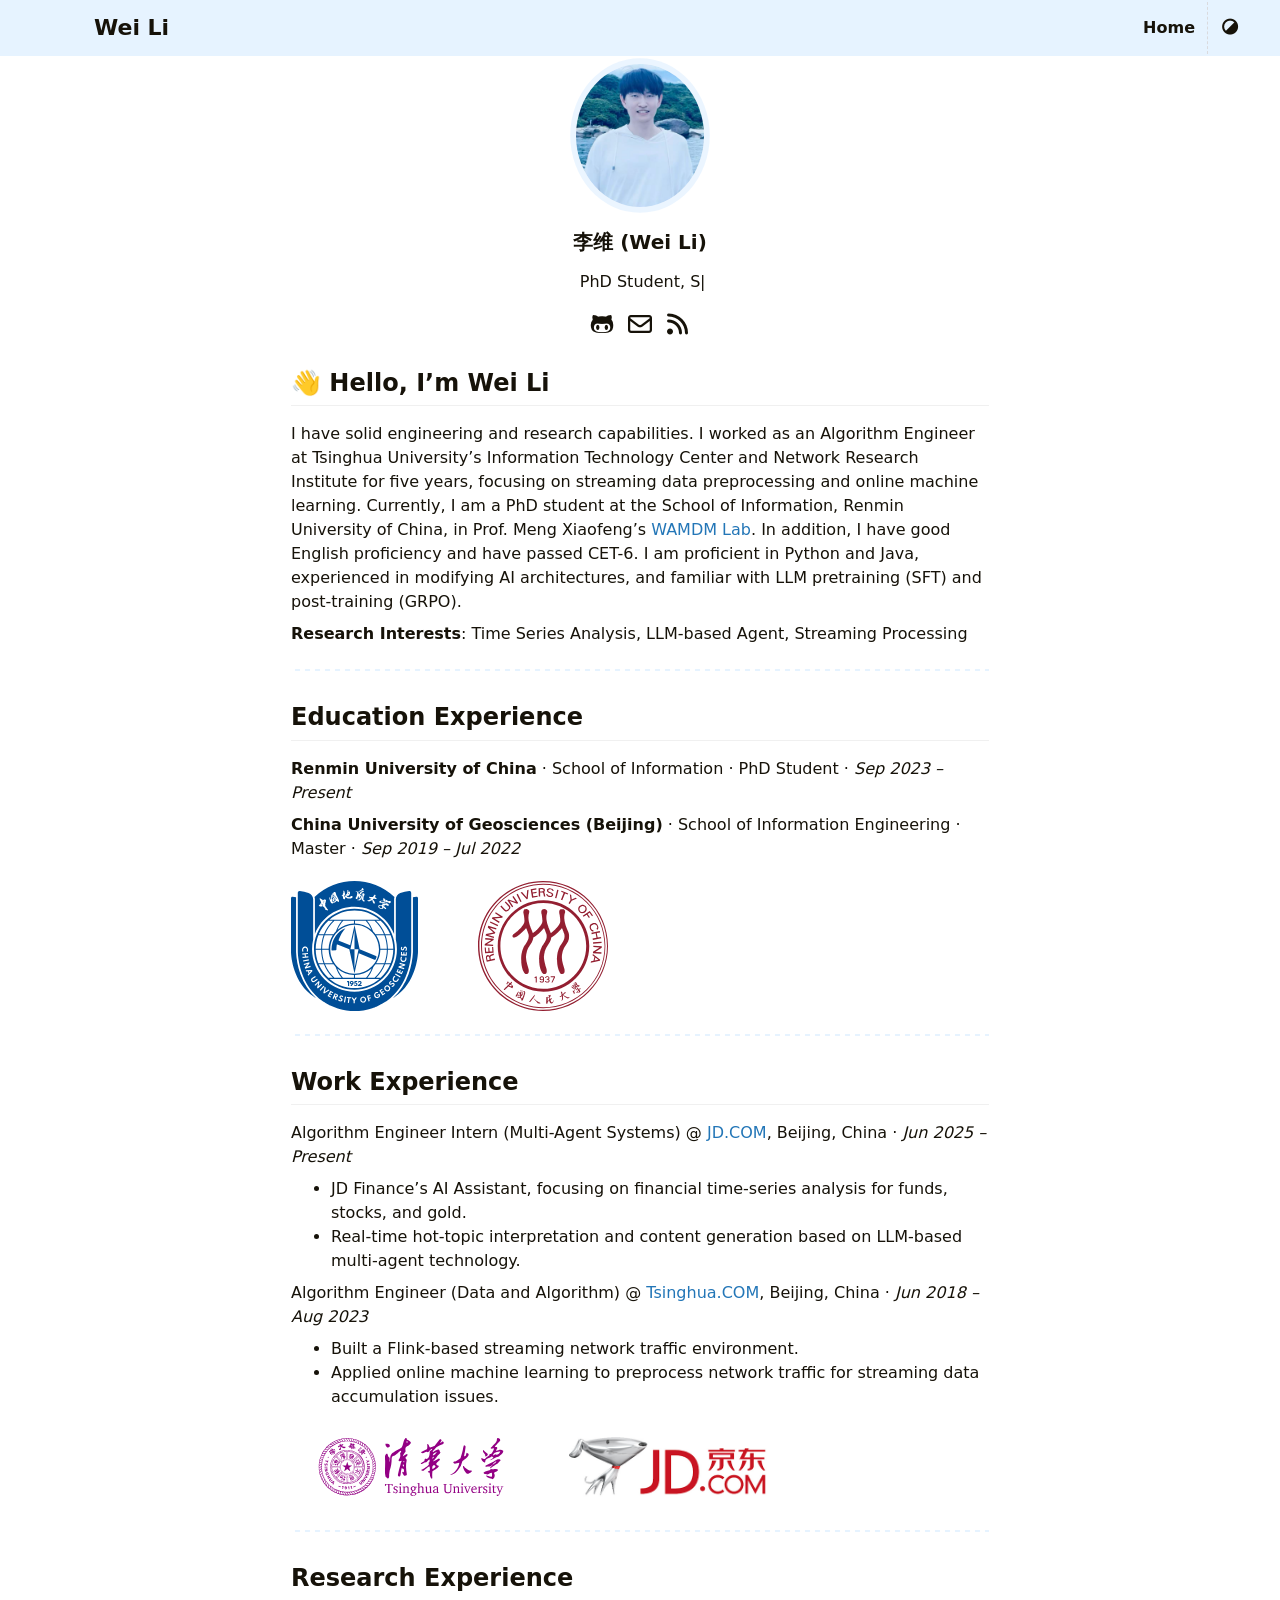
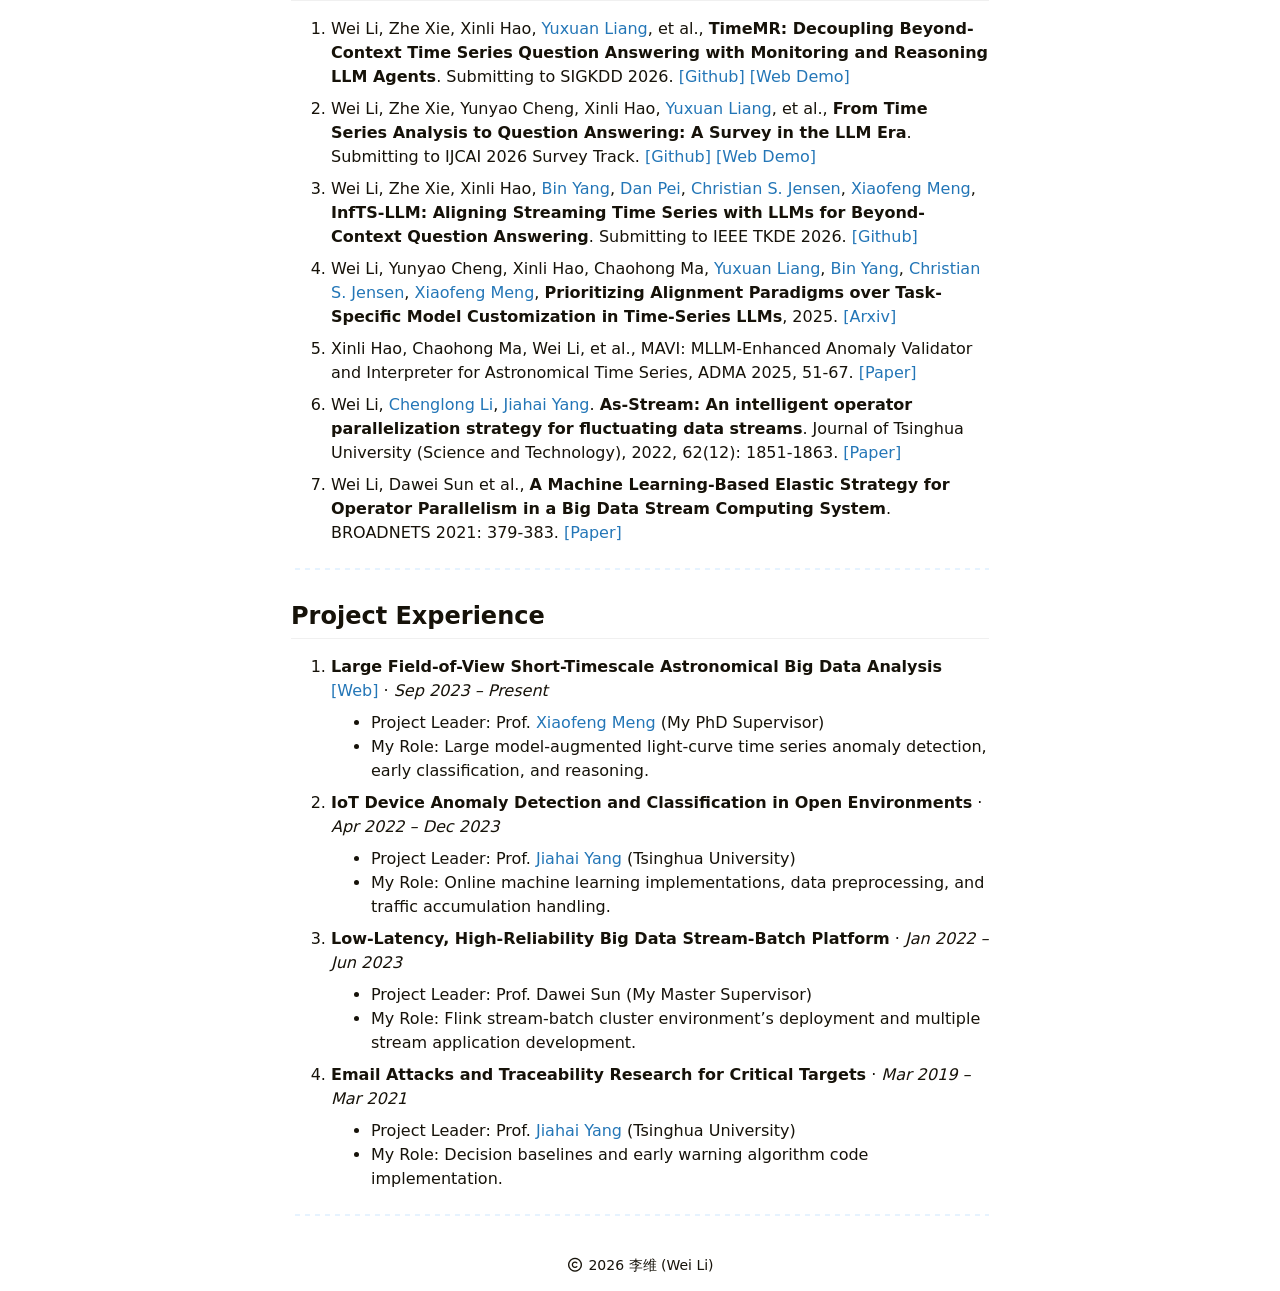
==== index.html @ 3c05aebb "Update 2026.3" ====
<!DOCTYPE html>
<html itemscope itemtype="http://schema.org/WebPage" lang="en">
  <head>
	<meta name="generator" content="Hugo 0.157.0"><script src="/livereload.js?mindelay=10&amp;v=2&amp;port=1313&amp;path=livereload" data-no-instant defer></script>
    <meta charset="utf-8">
    <meta name="viewport" content="width=device-width, initial-scale=1, maximum-scale=2">
    <meta name="robots" content="noodp" />
    <title>Wei Li | PhD Student</title><meta name="author" content="李维 (Wei Li)">
<meta name="description" content="">
  <meta itemprop="name" content="Wei Li | PhD Student">
  <meta itemprop="description" content="👋 Hello, I’m Wei Li I have solid engineering and research capabilities. I worked as an Algorithm Engineer at Tsinghua University’s Information Technology Center and Network Research Institute for five years, focusing on streaming data preprocessing and online machine learning. Currently, I am a PhD student at the School of Information, Renmin University of China, in Prof. Meng Xiaofeng’s WAMDM Lab. In addition, I have good English proficiency and have passed CET-6. I am proficient in Python and Java, experienced in modifying AI architectures, and familiar with LLM pretraining (SFT) and post-training (GRPO).">
  <meta itemprop="wordCount" content="548"><meta property="og:url" content="http://localhost:1313/">
  <meta property="og:site_name" content="Wei Li | PhD Student">
  <meta property="og:title" content="Wei Li | PhD Student">
  <meta property="og:description" content="👋 Hello, I’m Wei Li I have solid engineering and research capabilities. I worked as an Algorithm Engineer at Tsinghua University’s Information Technology Center and Network Research Institute for five years, focusing on streaming data preprocessing and online machine learning. Currently, I am a PhD student at the School of Information, Renmin University of China, in Prof. Meng Xiaofeng’s WAMDM Lab. In addition, I have good English proficiency and have passed CET-6. I am proficient in Python and Java, experienced in modifying AI architectures, and familiar with LLM pretraining (SFT) and post-training (GRPO).">
  <meta property="og:locale" content="en">
  <meta property="og:type" content="website">

  <meta name="twitter:card" content="summary">
  <meta name="twitter:title" content="Wei Li | PhD Student">
  <meta name="twitter:description" content="👋 Hello, I’m Wei Li I have solid engineering and research capabilities. I worked as an Algorithm Engineer at Tsinghua University’s Information Technology Center and Network Research Institute for five years, focusing on streaming data preprocessing and online machine learning. Currently, I am a PhD student at the School of Information, Renmin University of China, in Prof. Meng Xiaofeng’s WAMDM Lab. In addition, I have good English proficiency and have passed CET-6. I am proficient in Python and Java, experienced in modifying AI architectures, and familiar with LLM pretraining (SFT) and post-training (GRPO).">
<meta name="application-name" content="FixIt">
<meta name="apple-mobile-web-app-title" content="FixIt"><meta name="theme-color" data-light="#f8f8f8" data-dark="#252627" content="#f8f8f8"><meta name="msapplication-TileColor" content="#da532c"><link rel="icon" href="/fixit.svg"><link rel="apple-touch-icon" sizes="180x180" href="/apple-touch-icon.png"><link rel="mask-icon" href="/safari-pinned-tab.svg" color="#007bff"><link rel="canonical" type="text/html" href="http://localhost:1313/" title="Wei Li | PhD Student" /><link rel="alternate" type="application/rss+xml" href="http://localhost:1313/index.xml" title="Wei Li | PhD Student"><link rel="stylesheet" href="/css/config.min.css"><link rel="stylesheet" href="/css/style.min.css"><link rel="preload" href="/lib/fontawesome-free/all.min.css" as="style" onload="this.removeAttribute('onload');this.rel='stylesheet'">
    <noscript><link rel="stylesheet" href="/lib/fontawesome-free/all.min.css"></noscript><link rel="preload" href="/lib/animate/animate.min.css" as="style" onload="this.removeAttribute('onload');this.rel='stylesheet'">
    <noscript><link rel="stylesheet" href="/lib/animate/animate.min.css"></noscript><script type="application/ld+json">
  {
    "@context": "http://schema.org",
    "@type": "WebSite",
    "url": "http:\/\/localhost:1313\/","inLanguage": "en","author": {
        "@type": "Person",
        "name": "李维 (Wei Li)"
      },"name": "Wei Li | PhD Student"
  }
  </script><script src="/js/head/color-scheme.min.js"></script></head>
  <body data-instant-intensity="viewport" data-header-desktop="sticky" data-header-mobile="auto"><div class="wrapper" data-page-style="normal"><header class="desktop animate__faster" id="header-desktop">
  <div class="header-wrapper">
    <div class="header-title">
      <a href="/" title="Wei Li | PhD Student"><span class="header-title-text">Wei Li</span></a><span class="header-subtitle"></span></div>
    <nav>
      <ul class="menu"><li class="menu-item active">
              <a class="menu-link" href="/">Home</a></li><li class="menu-item delimiter"></li><li class="menu-item theme-switch" role="button" aria-label="Switch Theme" title="Switch Theme"><i class="fa-solid fa-adjust" aria-hidden="true"></i></li></ul>
    </nav>
  </div>
</header><header class="mobile animate__faster" id="header-mobile">
  <div class="header-container">
    <div class="header-wrapper">
      <div class="header-title">
        <a href="/" title="Wei Li | PhD Student"><span class="header-title-text">Wei Li</span></a><span class="header-subtitle"></span></div>
      <div class="theme-switch" role="button" aria-label="Switch Theme"><i class="fa-solid fa-adjust" aria-hidden="true"></i></div>
      <div class="menu-toggle" id="menu-toggle-mobile" role="button" aria-labelledby="menu-mobile">
        <span></span><span></span><span></span>
      </div>
    </div>
    <nav>
      <ul class="menu" id="menu-mobile"><li class="menu-item active"><a class="menu-link" href="/">Home</a></li><li class="menu-item menu-system"></li>
      </ul>
    </nav>
  </div>
</header><main class="fi-container"><div class="page home"><div class="home-profile"><div class="home-avatar"><a href="/" title="Home"><img src='/update/me.jpg' alt="Home avatar" height="96" width="96"></a></div><h1 class="home-title">李维 (Wei Li)</h1><p class="home-subtitle"><span class="d-none">PhD Student, School of Information, Renmin University of China&lt;br&gt;Tel: &#43;86 15600085985   |   Email: leeway@ruc.edu.cn</span><span class="typeit"><template>PhD Student, School of Information, Renmin University of China<br>Tel: +86 15600085985   |   Email: leeway@ruc.edu.cn</template></span></p><div class="links"><a href="https://github.com/Leeway-95" title="GitHub" target="_blank" rel="external nofollow noopener noreferrer me"><i class="fa-brands fa-github-alt" aria-hidden="true"></i>
    </a><a href="mailto:*****************" title="Email" target="_blank" rel="external nofollow noopener noreferrer me"><i class="fa-regular fa-envelope" aria-hidden="true"></i>
    </a><a href="/index.xml" title="RSS" target="_blank" rel="external nofollow noopener noreferrer me"><i class="fa-solid fa-rss" aria-hidden="true"></i>
    </a></div></div>
<div class="single">
          <div class="content" id="content"><h2 class="heading-element" id="-hello-im-wei-li"><span>👋 Hello, I&rsquo;m Wei Li</span>
  <a href="#-hello-im-wei-li" class="heading-mark">
    <svg class="octicon octicon-link" viewBox="0 0 16 16" version="1.1" width="16" height="16" aria-hidden="true"><path d="m7.775 3.275 1.25-1.25a3.5 3.5 0 1 1 4.95 4.95l-2.5 2.5a3.5 3.5 0 0 1-4.95 0 .751.751 0 0 1 .018-1.042.751.751 0 0 1 1.042-.018 1.998 1.998 0 0 0 2.83 0l2.5-2.5a2.002 2.002 0 0 0-2.83-2.83l-1.25 1.25a.751.751 0 0 1-1.042-.018.751.751 0 0 1-.018-1.042Zm-4.69 9.64a1.998 1.998 0 0 0 2.83 0l1.25-1.25a.751.751 0 0 1 1.042.018.751.751 0 0 1 .018 1.042l-1.25 1.25a3.5 3.5 0 1 1-4.95-4.95l2.5-2.5a3.5 3.5 0 0 1 4.95 0 .751.751 0 0 1-.018 1.042.751.751 0 0 1-1.042.018 1.998 1.998 0 0 0-2.83 0l-2.5 2.5a1.998 1.998 0 0 0 0 2.83Z"></path></svg>
  </a>
</h2><p>I have solid engineering and research capabilities. I worked as an Algorithm Engineer at Tsinghua University&rsquo;s Information Technology Center and Network Research Institute for five years, focusing on streaming data preprocessing and online machine learning. Currently, I am a PhD student at the School of Information, Renmin University of China, in Prof. Meng Xiaofeng&rsquo;s <a href="http://idke.ruc.edu.cn/" target="_blank" rel="external nofollow noopener noreferrer">WAMDM Lab</a>. In addition, I have good English proficiency and have passed CET-6. I am proficient in Python and Java, experienced in modifying AI architectures, and familiar with LLM pretraining (SFT) and post-training (GRPO).</p>
<p><strong>Research Interests</strong>: Time Series Analysis, LLM-based Agent, Streaming Processing</p>
<hr>
<h2 class="heading-element" id="education-experience"><span>Education Experience</span>
  <a href="#education-experience" class="heading-mark">
    <svg class="octicon octicon-link" viewBox="0 0 16 16" version="1.1" width="16" height="16" aria-hidden="true"><path d="m7.775 3.275 1.25-1.25a3.5 3.5 0 1 1 4.95 4.95l-2.5 2.5a3.5 3.5 0 0 1-4.95 0 .751.751 0 0 1 .018-1.042.751.751 0 0 1 1.042-.018 1.998 1.998 0 0 0 2.83 0l2.5-2.5a2.002 2.002 0 0 0-2.83-2.83l-1.25 1.25a.751.751 0 0 1-1.042-.018.751.751 0 0 1-.018-1.042Zm-4.69 9.64a1.998 1.998 0 0 0 2.83 0l1.25-1.25a.751.751 0 0 1 1.042.018.751.751 0 0 1 .018 1.042l-1.25 1.25a3.5 3.5 0 1 1-4.95-4.95l2.5-2.5a3.5 3.5 0 0 1 4.95 0 .751.751 0 0 1-.018 1.042.751.751 0 0 1-1.042.018 1.998 1.998 0 0 0-2.83 0l-2.5 2.5a1.998 1.998 0 0 0 0 2.83Z"></path></svg>
  </a>
</h2><p><strong>Renmin University of China</strong> · School of Information · PhD Student · <em>Sep 2023 – Present</em></p>
<p><strong>China University of Geosciences (Beijing)</strong> · School of Information Engineering · Master · <em>Sep 2019 – Jul 2022</em></p>
<div style="display: flex; gap: 20px; margin-top: 20px;">
  <img src="/CUGB.svg" alt="CUGB" style="height: 130px;">
  <img src="/RUC.svg" alt="RUC" style="height: 130px; margin-left: 40px;">
</div>
<hr>
<h2 class="heading-element" id="work-experience"><span>Work Experience</span>
  <a href="#work-experience" class="heading-mark">
    <svg class="octicon octicon-link" viewBox="0 0 16 16" version="1.1" width="16" height="16" aria-hidden="true"><path d="m7.775 3.275 1.25-1.25a3.5 3.5 0 1 1 4.95 4.95l-2.5 2.5a3.5 3.5 0 0 1-4.95 0 .751.751 0 0 1 .018-1.042.751.751 0 0 1 1.042-.018 1.998 1.998 0 0 0 2.83 0l2.5-2.5a2.002 2.002 0 0 0-2.83-2.83l-1.25 1.25a.751.751 0 0 1-1.042-.018.751.751 0 0 1-.018-1.042Zm-4.69 9.64a1.998 1.998 0 0 0 2.83 0l1.25-1.25a.751.751 0 0 1 1.042.018.751.751 0 0 1 .018 1.042l-1.25 1.25a3.5 3.5 0 1 1-4.95-4.95l2.5-2.5a3.5 3.5 0 0 1 4.95 0 .751.751 0 0 1-.018 1.042.751.751 0 0 1-1.042.018 1.998 1.998 0 0 0-2.83 0l-2.5 2.5a1.998 1.998 0 0 0 0 2.83Z"></path></svg>
  </a>
</h2><p>Algorithm Engineer Intern (Multi-Agent Systems) @ <a href="https://jr.jd.com/" target="_blank" rel="external nofollow noopener noreferrer">JD.COM</a>, Beijing, China · <em>Jun 2025 – Present</em></p>
<ul>
<li>JD Finance&rsquo;s AI Assistant, focusing on financial time-series analysis for funds, stocks, and gold.</li>
<li>Real-time hot-topic interpretation and content generation based on LLM-based multi-agent technology.</li>
</ul>
<p>Algorithm Engineer (Data and Algorithm) @ <a href="https://www.insc.tsinghua.edu.cn/" target="_blank" rel="external nofollow noopener noreferrer">Tsinghua.COM</a>, Beijing, China · <em>Jun 2018 – Aug 2023</em></p>
<ul>
<li>Built a Flink-based streaming network traffic environment.</li>
<li>Applied online machine learning to preprocess network traffic for streaming data accumulation issues.</li>
</ul>
<div style="display: flex; gap: 20px; margin-top: -30px; margin-bottom: -40px;">
  <img src="/THU.svg" alt="THU" style="height: 160px;">
  <img src="/JD.png" alt="JD" style="height: 100px; margin-top: 30px;">
</div>
<hr>
<h2 class="heading-element" id="research-experience"><span>Research Experience</span>
  <a href="#research-experience" class="heading-mark">
    <svg class="octicon octicon-link" viewBox="0 0 16 16" version="1.1" width="16" height="16" aria-hidden="true"><path d="m7.775 3.275 1.25-1.25a3.5 3.5 0 1 1 4.95 4.95l-2.5 2.5a3.5 3.5 0 0 1-4.95 0 .751.751 0 0 1 .018-1.042.751.751 0 0 1 1.042-.018 1.998 1.998 0 0 0 2.83 0l2.5-2.5a2.002 2.002 0 0 0-2.83-2.83l-1.25 1.25a.751.751 0 0 1-1.042-.018.751.751 0 0 1-.018-1.042Zm-4.69 9.64a1.998 1.998 0 0 0 2.83 0l1.25-1.25a.751.751 0 0 1 1.042.018.751.751 0 0 1 .018 1.042l-1.25 1.25a3.5 3.5 0 1 1-4.95-4.95l2.5-2.5a3.5 3.5 0 0 1 4.95 0 .751.751 0 0 1-.018 1.042.751.751 0 0 1-1.042.018 1.998 1.998 0 0 0-2.83 0l-2.5 2.5a1.998 1.998 0 0 0 0 2.83Z"></path></svg>
  </a>
</h2><ol>
<li>
<p>Wei Li, Zhe Xie, Xinli Hao, <a href="https://facultyprofiles.hkust-gz.edu.cn/faculty-personal-page/LIANG-Yuxuan/yuxuanliang" target="_blank" rel="external nofollow noopener noreferrer">Yuxuan Liang</a>, et al., <strong>TimeMR: Decoupling Beyond-Context Time Series Question Answering with Monitoring and Reasoning LLM Agents</strong>. Submitting to SIGKDD 2026. <a href="https://github.com/Leeway-95/TimeMR" target="_blank" rel="external nofollow noopener noreferrer">[Github]</a> <a href="http://202.112.113.249:8889/paper/" target="_blank" rel="external nofollow noopener noreferrer">[Web Demo]</a></p>
</li>
<li>
<p>Wei Li, Zhe Xie, Yunyao Cheng, Xinli Hao, <a href="https://facultyprofiles.hkust-gz.edu.cn/faculty-personal-page/LIANG-Yuxuan/yuxuanliang" target="_blank" rel="external nofollow noopener noreferrer">Yuxuan Liang</a>, et al., <strong>From Time Series Analysis to Question Answering: A Survey in the LLM Era</strong>. Submitting to IJCAI 2026 Survey Track. <a href="https://github.com/Leeway-95/TSA-TSQA-with-LLMs" target="_blank" rel="external nofollow noopener noreferrer">[Github]</a> <a href="http://202.112.113.249:8889/paper/view/example.pdf" target="_blank" rel="external nofollow noopener noreferrer">[Web Demo]</a></p>
</li>
<li>
<p>Wei Li, Zhe Xie, Xinli Hao, <a href="https://binyangdk.github.io/" target="_blank" rel="external nofollow noopener noreferrer">Bin Yang</a>, <a href="https://netman.aiops.org/~peidan/" target="_blank" rel="external nofollow noopener noreferrer">Dan Pei</a>, <a href="https://csj.cs.aau.dk/" target="_blank" rel="external nofollow noopener noreferrer">Christian S. Jensen</a>, <a href="http://idke.ruc.edu.cn/ry/js/index.htm" target="_blank" rel="external nofollow noopener noreferrer">Xiaofeng Meng</a>, <strong>InfTS-LLM: Aligning Streaming Time Series with LLMs for Beyond-Context Question Answering</strong>. Submitting to IEEE TKDE 2026. <a href="https://github.com/Leeway-95/InfTS-LLM" target="_blank" rel="external nofollow noopener noreferrer">[Github]</a></p>
</li>
<li>
<p>Wei Li, Yunyao Cheng, Xinli Hao, Chaohong Ma, <a href="https://facultyprofiles.hkust-gz.edu.cn/faculty-personal-page/LIANG-Yuxuan/yuxuanliang" target="_blank" rel="external nofollow noopener noreferrer">Yuxuan Liang</a>, <a href="https://binyangdk.github.io/" target="_blank" rel="external nofollow noopener noreferrer">Bin Yang</a>, <a href="https://csj.cs.aau.dk/" target="_blank" rel="external nofollow noopener noreferrer">Christian S. Jensen</a>, <a href="http://idke.ruc.edu.cn/ry/js/index.htm" target="_blank" rel="external nofollow noopener noreferrer">Xiaofeng Meng</a>, <strong>Prioritizing Alignment Paradigms over Task-Specific Model Customization in Time-Series LLMs</strong>, 2025. <a href="https://arxiv.org/abs/2506.11512" target="_blank" rel="external nofollow noopener noreferrer">[Arxiv]</a></p>
</li>
<li>
<p>Xinli Hao, Chaohong Ma, Wei Li, et al., MAVI: MLLM-Enhanced Anomaly Validator and Interpreter for Astronomical Time Series, ADMA 2025, 51-67. <a href="https://link.springer.com/chapter/10.1007/978-981-95-3453-1_4" target="_blank" rel="external nofollow noopener noreferrer">[Paper]</a></p>
</li>
<li>
<p>Wei Li, <a href="https://www.insc.tsinghua.edu.cn/inscen/info/1255/1064.htm" target="_blank" rel="external nofollow noopener noreferrer">Chenglong Li</a>, <a href="https://nmgroup.tsinghua.edu.cn/dryang/" target="_blank" rel="external nofollow noopener noreferrer">Jiahai Yang</a>. <strong>As-Stream: An intelligent operator parallelization strategy for fluctuating data streams</strong>. Journal of Tsinghua University (Science and Technology), 2022, 62(12): 1851-1863. <a href="https://jst.tsinghuajournals.com/CN/10.16511/j.cnki.qhdxxb.2022.21.024#1" target="_blank" rel="external nofollow noopener noreferrer">[Paper]</a></p>
</li>
<li>
<p>Wei Li, Dawei Sun et al., <strong>A Machine Learning-Based Elastic Strategy for Operator Parallelism in a Big Data Stream Computing System</strong>. BROADNETS 2021: 379-383. <a href="https://link.springer.com/chapter/10.1007/978-3-030-93479-8_1" target="_blank" rel="external nofollow noopener noreferrer">[Paper]</a></p>
</li>
</ol>
<hr>
<h2 class="heading-element" id="project-experience"><span>Project Experience</span>
  <a href="#project-experience" class="heading-mark">
    <svg class="octicon octicon-link" viewBox="0 0 16 16" version="1.1" width="16" height="16" aria-hidden="true"><path d="m7.775 3.275 1.25-1.25a3.5 3.5 0 1 1 4.95 4.95l-2.5 2.5a3.5 3.5 0 0 1-4.95 0 .751.751 0 0 1 .018-1.042.751.751 0 0 1 1.042-.018 1.998 1.998 0 0 0 2.83 0l2.5-2.5a2.002 2.002 0 0 0-2.83-2.83l-1.25 1.25a.751.751 0 0 1-1.042-.018.751.751 0 0 1-.018-1.042Zm-4.69 9.64a1.998 1.998 0 0 0 2.83 0l1.25-1.25a.751.751 0 0 1 1.042.018.751.751 0 0 1 .018 1.042l-1.25 1.25a3.5 3.5 0 1 1-4.95-4.95l2.5-2.5a3.5 3.5 0 0 1 4.95 0 .751.751 0 0 1-.018 1.042.751.751 0 0 1-1.042.018 1.998 1.998 0 0 0-2.83 0l-2.5 2.5a1.998 1.998 0 0 0 0 2.83Z"></path></svg>
  </a>
</h2><ol>
<li>
<p><strong>Large Field-of-View Short-Timescale Astronomical Big Data Analysis</strong> <a href="http://idke.ruc.edu.cn/yjxm/dsjfx/3f9aca0c9ca549eea7ec327881d34035.htm" target="_blank" rel="external nofollow noopener noreferrer">[Web]</a> · <em>Sep 2023 – Present</em></p>
<ul>
<li>Project Leader: Prof. <a href="http://idke.ruc.edu.cn/ry/js/index.htm" target="_blank" rel="external nofollow noopener noreferrer">Xiaofeng Meng</a> (My PhD Supervisor)</li>
<li>My Role: Large model-augmented light-curve time series anomaly detection, early classification, and reasoning.</li>
</ul>
</li>
<li>
<p><strong>IoT Device Anomaly Detection and Classification in Open Environments</strong> · <em>Apr 2022 – Dec 2023</em></p>
<ul>
<li>Project Leader: Prof. <a href="https://nmgroup.tsinghua.edu.cn/dryang/" target="_blank" rel="external nofollow noopener noreferrer">Jiahai Yang</a> (Tsinghua University)</li>
<li>My Role: Online machine learning implementations, data preprocessing, and traffic accumulation handling.</li>
</ul>
</li>
<li>
<p><strong>Low-Latency, High-Reliability Big Data Stream-Batch Platform</strong> · <em>Jan 2022 – Jun 2023</em></p>
<ul>
<li>Project Leader: Prof. Dawei Sun (My Master Supervisor)</li>
<li>My Role: Flink stream-batch cluster environment&rsquo;s deployment and multiple stream application development.</li>
</ul>
</li>
<li>
<p><strong>Email Attacks and Traceability Research for Critical Targets</strong> · <em>Mar 2019 – Mar 2021</em></p>
<ul>
<li>Project Leader: Prof. <a href="https://nmgroup.tsinghua.edu.cn/dryang/" target="_blank" rel="external nofollow noopener noreferrer">Jiahai Yang</a> (Tsinghua University)</li>
<li>My Role: Decision baselines and early warning algorithm code implementation.</li>
</ul>
</li>
</ol>
<hr>
</div>
        </div></div></main><footer class="footer">
    <div class="footer-container"><div class="footer-line copyright" itemscope itemtype="http://schema.org/CreativeWork"><i class="fa-regular fa-copyright" aria-hidden="true"></i>
            <span itemprop="copyrightYear">2026</span><span class="author" itemprop="copyrightHolder">
              <a href="/">李维 (Wei Li)</a></span></div></div>
  </footer></div><div class="widgets"><div class="fixed-buttons"><div class="fixed-button back-to-top animate__faster d-none" role="button" aria-label="Back to Top"><i class="fa-solid fa-arrow-up" aria-hidden="true"></i></div></div><div id="mask"></div><noscript>
    <div class="noscript-warning">This website works best with JavaScript enabled.</div>
  </noscript>
</div><script src="/lib/typeit/index.umd.js" defer></script><script>window.config={"typeit":{"cursorChar":"|","cursorSpeed":1000,"duration":-1,"loop":false,"speed":100},"version":"v0.4.3-20260130042349-e23a50d7"};console.log('Page config:', window.config);</script><script src="/js/theme.min.js" defer></script></body>
</html>
---- css/config.min.css ----
:root{--fi-base:"/";--fi-logo-img:url("/images/fixit.min.svg");--fi-loading-img:url("/images/loading.min.svg")}

/*# sourceMappingURL=config.min.css.map */
---- css/style.min.css ----
﻿:root{interpolate-size:allow-keywords;--fi-global-background-color:#fff;--fi-global-font-color:#161209;--fi-global-font-secondary-color:#b1b1ba;--fi-global-border-color:#f0f0f0;--fi-global-link-color:#161209;--fi-global-link-hover-color:#2983bb;--fi-scroll-mt:calc(3.5rem + .5rem);--fi-breadcrumb-height:0px;--fi-hr-background-color:#e6f3ff;--fi-hr-active-color:#ec638c;--fi-divider-edge-weak:linear-gradient(to right, transparent, var(--fi-divider-bg, #d0d0d5), transparent);--fi-scrollbar-thumb-color:#a6a6a6;--fi-scrollbar-thumb-hover-color:#7d7d7d;--fi-scrollbar-track-color:transparent;--fi-scrollbar-width:thin;--fi-scrollbar-width-legacy:12px;--fi-code-inline-background-color:rgba(175,184,193,0.2);--fi-code-block-background-color:#f4f6f8;--fi-code-header-color:#7d7d7d;--fi-code-header-background-color:#e4e9ee;--fi-code-highlight-color:#fff8c5;--fi-gist-meta-background-color:#e4e9ee;--fi-primary:#1772ee;--fi-secondary:#919191;--fi-success:#13ce66;--fi-info:#0dcaf0;--fi-warning:#ffba00;--fi-danger:#ff4949}[data-theme=dark]{--fi-global-background-color:#292a2e;--fi-global-font-color:#b1b1ba;--fi-global-font-secondary-color:#909092;--fi-global-border-color:#363636;--fi-global-link-color:#b1b1ba;--fi-global-link-hover-color:#fff;--fi-hr-background-color:#434343;--fi-hr-active-color:#f5f5f5;--fi-code-inline-background-color:rgba(99,110,123,0.4);--fi-code-block-background-color:#2d333b;--fi-code-header-color:#b1b0b0;--fi-code-header-background-color:#22262d;--fi-code-highlight-color:rgba(174,124,20,0.15);--fi-gist-meta-background-color:#22262d;--fi-primary:#1066db;--fi-secondary:#848484;--fi-success:#11b75a;--fi-info:#0cb6d8;--fi-warning:#e6a700;--fi-danger:#ff3030}/*! normalize.css v8.0.1 | MIT License | github.com/necolas/normalize.css */html{line-height:1.15;-webkit-text-size-adjust:100%}body{margin:0}main{display:block}h1{font-size:2em;margin:0.67em 0}hr{box-sizing:content-box;height:0;overflow:visible}pre{font-family:monospace, monospace;font-size:1em}a{background-color:transparent}abbr[title]{border-bottom:none;text-decoration:underline;text-decoration:underline dotted}b,strong{font-weight:bolder}code,kbd,samp{font-family:monospace, monospace;font-size:1em}small{font-size:80%}sub,sup{font-size:75%;line-height:0;position:relative;vertical-align:baseline}sub{bottom:-0.25em}sup{top:-0.5em}img{border-style:none}button,input,optgroup,select,textarea{font-family:inherit;font-size:100%;line-height:1.15;margin:0}button,input{overflow:visible}button,select{text-transform:none}button,[type="button"],[type="reset"],[type="submit"]{-webkit-appearance:button}button::-moz-focus-inner,[type="button"]::-moz-focus-inner,[type="reset"]::-moz-focus-inner,[type="submit"]::-moz-focus-inner{border-style:none;padding:0}button:-moz-focusring,[type="button"]:-moz-focusring,[type="reset"]:-moz-focusring,[type="submit"]:-moz-focusring{outline:1px dotted ButtonText}fieldset{padding:0.35em 0.75em 0.625em}legend{box-sizing:border-box;color:inherit;display:table;max-width:100%;padding:0;white-space:normal}progress{vertical-align:baseline}textarea{overflow:auto}[type="checkbox"],[type="radio"]{box-sizing:border-box;padding:0}[type="number"]::-webkit-inner-spin-button,[type="number"]::-webkit-outer-spin-button{height:auto}[type="search"]{-webkit-appearance:textfield;outline-offset:-2px}[type="search"]::-webkit-search-decoration{-webkit-appearance:none}::-webkit-file-upload-button{-webkit-appearance:button;font:inherit}details{display:block}summary{display:list-item}template{display:none}[hidden]{display:none}html{font-family:system-ui,-apple-system,BlinkMacSystemFont,PingFang SC,Microsoft YaHei UI,Segoe UI,Roboto,Oxygen,Ubuntu,Cantarell,Fira Sans,Droid Sans,Helvetica Neue,Helvetica,Arial,sans-serif;font-weight:400;font-display:swap;font-size:16px;line-height:1.5rem;width:100%;scroll-behavior:smooth;overflow:overlay}@media screen and (prefers-reduced-motion: reduce){html{scroll-behavior:auto}}::selection{background-color:rgba(53,166,247,0.25)}[data-theme='dark'] ::selection{background-color:rgba(50,112,194,0.4)}body{background-color:var(--fi-global-background-color);color:var(--fi-global-font-color);word-wrap:break-word;overflow-wrap:break-word}iframe{border:0;-webkit-border-radius:5px;-moz-border-radius:5px;border-radius:5px}[role='button']{cursor:pointer}summary{cursor:pointer}abbr[title]{cursor:help;text-decoration-skip-ink:none}img{object-fit:cover}img,video{max-width:100%;height:auto}dialog{padding:0}details.center summary{text-align:center}.single code,.toc .toc-content code{padding:0.2em 0.4em;margin:0;font-size:.875em;line-height:.875em;font-family:Source Code Pro,Menlo,Consolas,Monaco,monospace,system-ui,-apple-system,BlinkMacSystemFont,PingFang SC,Microsoft YaHei UI,Segoe UI,Roboto,Oxygen,Ubuntu,Cantarell,Fira Sans,Droid Sans,Helvetica Neue,Helvetica,Arial,sans-serif;color:#24292f;background-color:var(--fi-code-inline-background-color);text-decoration:inherit;-webkit-border-radius:5px;-moz-border-radius:5px;border-radius:5px;word-wrap:break-word;overflow-wrap:break-word;-webkit-line-break:auto;-ms-line-break:auto;line-break:auto}[data-theme='dark'] .single code,.single [data-theme='dark'] code,[data-theme='dark'] .toc .toc-content code,.toc .toc-content [data-theme='dark'] code{color:#adbac7}a,a::before,a::after{text-decoration:none;color:#161209}[data-theme='dark'] a,[data-theme='dark'] a::before,[data-theme='dark'] a::after{color:#b1b1ba}a:active,a:hover{color:#2983bb}[data-theme='dark'] a:active,[data-theme='dark'] a:hover{color:#fff}.cc-window.cc-banner .cc-btn{color:var(--fi-global-font-color);background-color:var(--fi-global-background-color)}.cc-window.cc-banner .cc-btn:hover,.cc-window.cc-banner .cc-btn:focus{background-color:#ccc}[data-theme='dark'] .cc-window.cc-banner .cc-btn:hover,[data-theme='dark'] .cc-window.cc-banner .cc-btn:focus{background-color:#444}.details>.details-summary{-webkit-border-radius:5px;-moz-border-radius:5px;border-radius:5px;-webkit-transition:border-radius 0.2s ease 0.2s;-moz-transition:border-radius 0.2s ease 0.2s;-o-transition:border-radius 0.2s ease 0.2s;transition:border-radius 0.2s ease 0.2s}.details>.details-summary:hover{cursor:pointer}.details>.details-summary i.details-icon{color:var(--fi-global-font-secondary-color);-webkit-transition:all 0.2s ease;-moz-transition:all 0.2s ease;-o-transition:all 0.2s ease;transition:all 0.2s ease}.details>.details-summary i.details-icon:hover{color:var(--fi-global-font-color)}.details>.details-content{height:0;overflow-y:hidden;-webkit-transition:height 0.5s ease-out;-moz-transition:height 0.5s ease-out;-o-transition:height 0.5s ease-out;transition:height 0.5s ease-out}.details.open>.details-summary{-webkit-border-radius:5px 5px 0 0;-moz-border-radius:5px 5px 0 0;border-radius:5px 5px 0 0;-webkit-transition:border-radius 0s;-moz-transition:border-radius 0s;-o-transition:border-radius 0s;transition:border-radius 0s}.details.open>.details-summary i.details-icon{-webkit-transform:rotate(90deg);-ms-transform:rotate(90deg);-o-transform:rotate(90deg);transform:rotate(90deg)}.details.open>.details-content{height:auto;-webkit-border-radius:0 0 5px 5px;-moz-border-radius:0 0 5px 5px;border-radius:0 0 5px 5px}.details.disabled>.details-summary{cursor:default}.fixed-buttons{position:fixed;right:1.5rem;bottom:1.5rem;display:flex;flex-direction:column;gap:0.5rem;z-index:100}.fixed-button{font-size:1rem;line-height:1.5rem;padding:0.5rem 0.625rem;color:#9696a2;background-color:#e6f3ff;-webkit-border-radius:1.25rem;-moz-border-radius:1.25rem;border-radius:1.25rem;-webkit-transition:color 0.4s ease;-moz-transition:color 0.4s ease;-o-transition:color 0.4s ease;transition:color 0.4s ease}.blur .fixed-button{-webkit-filter:blur(1.5px);filter:blur(1.5px)}[data-theme='dark'] .fixed-button{color:#909092;background-color:#252627}.fixed-button:hover,.fixed-button:active{color:var(--fi-global-font-color);cursor:pointer}.fixed-button:active,.fixed-button:focus,.fixed-button:hover{outline:none}.back-to-top{overflow:hidden;position:relative;--fi-b2t-stroke:0.5rem;--fi-b2t-bg:#f0f0f0;--fi-b2t-prog:var(--fi-success);--fi-b2t-dasharray:314.15}[data-theme='dark'] .back-to-top{--fi-b2t-bg:#363636;--fi-b2t-prog:#b1b1ba}.back-to-top svg{position:absolute;top:0;left:0;width:100%;height:100%;transform:rotate(-90deg)}.back-to-top .bg{fill:none;stroke:var(--fi-b2t-bg);stroke-width:var(--fi-b2t-stroke)}.back-to-top .progress{fill:none;stroke:var(--fi-b2t-prog);stroke-width:var(--fi-b2t-stroke);stroke-linecap:round;stroke-dasharray:var(--fi-b2t-dasharray);stroke-dashoffset:calc(var(--fi-b2t-dasharray) * (1 - var(--fi-b2t-progress, 0) / 100));transition:stroke-dashoffset .1s linear}@keyframes octocat-wave{0%,100%{-webkit-transform:rotate(0);-ms-transform:rotate(0);-o-transform:rotate(0);transform:rotate(0)}20%,60%{-webkit-transform:rotate(-25deg);-ms-transform:rotate(-25deg);-o-transform:rotate(-25deg);transform:rotate(-25deg)}40%,80%{-webkit-transform:rotate(10deg);-ms-transform:rotate(10deg);-o-transform:rotate(10deg);transform:rotate(10deg)}}.github-corner{position:fixed;top:0;z-index:200}.github-corner :hover .octo-arm{animation:octocat-wave 560ms ease-in-out}.github-corner svg{width:3.5rem;height:3.5rem;border:0;color:#fff;fill:#252627}[data-theme='dark'] .github-corner svg{color:#000;fill:#e6f3ff}.github-corner.left{left:0}.github-corner.left svg{-webkit-transform:scale(-1, 1);-ms-transform:scale(-1, 1);-o-transform:scale(-1, 1);transform:scale(-1, 1)}.github-corner.right{right:0}svg.icon{display:inline-block;width:1.25em;height:1em;text-align:center}svg.icon path{fill:currentColor}img.emoji{display:inline-block;height:1em;width:1em;margin:0 0.05em 0 0.1em;vertical-align:-0.1em}.hugo-icon,.fixit-icon{display:inline-block;height:1.2em;width:1.2em;line-height:1.2em;position:relative;vertical-align:text-bottom}img{-webkit-border-radius:2.5px;-moz-border-radius:2.5px;border-radius:2.5px}#mask{background-repeat:no-repeat;background-position:center;position:fixed;top:0;left:0;width:100%;height:100%;background-color:rgba(0,0,0,0);z-index:-1}.blur #mask{z-index:100;background-color:rgba(0,0,0,0.25)}.noscript-warning{background-color:var(--fi-danger);color:white;font-size:1rem;font-weight:bold;position:fixed;text-align:center;left:0;bottom:0;width:100%;z-index:200}[data-theme='dark'] .noscript-warning{background-color:var(--fi-danger-dark)}.reading-progress-bar{height:var(--progress-h, 2px);width:var(--progress, 0);background-color:var(--bg-progress, var(--fi-success));position:fixed;z-index:200}[data-theme="dark"] .reading-progress-bar{background-color:var(--bg-progress-dark, #b1b1ba)}@supports (scrollbar-width: auto){*{scrollbar-color:var(--fi-scrollbar-thumb-color) var(--fi-scrollbar-track-color);scrollbar-width:var(--fi-scrollbar-width)}}::-webkit-scrollbar{height:var(--fi-scrollbar-width-legacy);width:var(--fi-scrollbar-width-legacy);overflow:visible}::-webkit-scrollbar-button{height:0;width:0}::-webkit-scrollbar-corner{background-color:var(--fi-scrollbar-track-color)}::-webkit-scrollbar-thumb{background-color:var(--fi-scrollbar-thumb-color)}::-webkit-scrollbar-thumb:hover{background-color:var(--fi-scrollbar-thumb-hover-color)}::-webkit-scrollbar-track{background-color:var(--fi-scrollbar-track-color)}::-webkit-scrollbar-thumb,::-webkit-scrollbar-track{background-clip:padding-box;border:3px solid transparent;border-radius:100px}.typeit{--ti-cursor-font-family: system-ui,-apple-system,BlinkMacSystemFont,PingFang SC,Microsoft YaHei UI,Segoe UI,Roboto,Oxygen,Ubuntu,Cantarell,Fira Sans,Droid Sans,Helvetica Neue,Helvetica,Arial,sans-serif;--ti-cursor-transform: translateX(0)}.typeit .highlight{padding:0.375rem;font-size:0.875rem;font-family:Source Code Pro,Menlo,Consolas,Monaco,monospace,system-ui,-apple-system,BlinkMacSystemFont,PingFang SC,Microsoft YaHei UI,Segoe UI,Roboto,Oxygen,Ubuntu,Cantarell,Fira Sans,Droid Sans,Helvetica Neue,Helvetica,Arial,sans-serif;font-weight:bold;word-break:break-all;white-space:pre-wrap}.wrapper{display:flex;flex-direction:column;min-height:100vh;width:100%}.wrapper main{flex:1 0 auto}.wrapper main aside{flex:1;padding:0.5rem;max-width:500px}.wrapper main aside:not(:has(~aside)){display:none}.wrapper main.fi-container{display:flex;align-items:flex-start;justify-content:center;padding-inline:1rem;gap:0.5rem}.wrapper main.fi-container[data-reverse]{flex-direction:row-reverse}.wrapper main.fi-container:has(.home:not(.posts)){align-items:center}header{width:100%;background-color:#e6f3ff;z-index:200;-webkit-transition:box-shadow 0.3s ease;-moz-transition:box-shadow 0.3s ease;-o-transition:box-shadow 0.3s ease;transition:box-shadow 0.3s ease}[data-theme='dark'] header{background-color:#252627}header:hover{-webkit-box-shadow:0 0 1.5rem 0 rgba(0,0,0,0.1);box-shadow:0 0 1.5rem 0 rgba(0,0,0,0.1)}[data-theme='dark'] header:hover{-webkit-box-shadow:0 0 1.5rem 0 rgba(255,255,255,0.1);box-shadow:0 0 1.5rem 0 rgba(255,255,255,0.1)}.header-wrapper{display:flex;justify-content:space-between;align-items:center;box-sizing:border-box;width:100%}.header-title{font-size:1.375rem;font-family:system-ui,-apple-system,BlinkMacSystemFont,PingFang SC,Microsoft YaHei UI,Segoe UI,Roboto,Oxygen,Ubuntu,Cantarell,Fira Sans,Droid Sans,Helvetica Neue,Helvetica,Arial,sans-serif;font-weight:bold;margin-right:0.5rem;min-width:10%;overflow:hidden;white-space:nowrap;text-overflow:ellipsis;-webkit-flex:10;flex:10}.header-title .logo{min-height:1.5em;height:1.5em;width:auto;vertical-align:top;transform:translateY(calc(3.5rem / 2 - 50%))}.header-title .header-title-text{margin-left:0.25rem;margin-right:0.25rem}.header-title .header-subtitle{margin-left:0.25rem;font-size:0.6em}.menu{margin:0;padding:0}.menu .menu-item-divider{list-style:none;margin:0.25rem 0.5rem;height:1px;background-color:#e3e3e3}[data-theme='dark'] .menu .menu-item-divider{background-color:#434343}.menu .menu-item{list-style:none}.menu .menu-item .dropdown-icon{margin-left:0.25rem;font-size:.875em;color:var(--fi-global-font-color)}.menu .menu-item .dropdown-icon.open::before{content:"\f078"}.menu .menu-item.active>.menu-link,.menu .menu-item.active>.nested-item>.menu-link{font-weight:bold;color:#161209}[data-theme='dark'] .menu .menu-item.active>.menu-link,[data-theme='dark'] .menu .menu-item.active>.nested-item>.menu-link{color:#fff}.menu .menu-item .menu-link[href="javascript:void(0);"]{color:inherit}.menu .menu-item .menu-link i{-webkit-transform:perspective(1rem);-ms-transform:perspective(1rem);-o-transform:perspective(1rem);transform:perspective(1rem);-webkit-transition:transform 0.4s ease;-moz-transition:transform 0.4s ease;-o-transition:transform 0.4s ease;transition:transform 0.4s ease}.menu .menu-item .menu-link:hover i{-webkit-transform:perspective(1rem) translateZ(0.2rem);-ms-transform:perspective(1rem) translateZ(0.2rem);-o-transform:perspective(1rem) translateZ(0.2rem);transform:perspective(1rem) translateZ(0.2rem)}.menu .search{position:relative}.menu .search input{color:transparent;box-sizing:border-box;height:2.5rem;width:1.25rem;-webkit-border-radius:.5rem;-moz-border-radius:.5rem;border-radius:.5rem;border:none;outline:none;background-color:transparent;vertical-align:baseline !important;-webkit-transition:width 0.3s ease;-moz-transition:width 0.3s ease;-o-transition:width 0.3s ease;transition:width 0.3s ease}.menu .search input::-webkit-input-placeholder{color:rgba(0,0,0,0)}.menu .search input:-moz-placeholder{color:rgba(0,0,0,0)}.menu .search input::-moz-placeholder{color:rgba(0,0,0,0)}.menu .search input:-ms-input-placeholder{color:rgba(0,0,0,0)}.menu .search input::placeholder{color:rgba(0,0,0,0)}.menu .search .search-button{margin:0;position:absolute;left:auto;right:1rem}.menu .search .search-toggle{left:0.5rem;right:auto}#header-desktop.open .menu .search .search-toggle{left:1rem}.menu .search .search-loading{display:none}.menu .search .search-clear{display:none}.open .menu .search input,.menu .search.mobile input{color:var(--fi-global-font-color);background-color:#e9e9e9;padding:0 2rem 0 2rem}[data-theme='dark'] .open .menu .search input,[data-theme='dark'] .menu .search.mobile input{background-color:#363636}[data-theme='dark'] .open .menu .search input::-webkit-input-placeholder,[data-theme='dark'] .menu .search.mobile input::-webkit-input-placeholder{color:#909092}[data-theme='dark'] .open .menu .search input:-moz-placeholder,[data-theme='dark'] .menu .search.mobile input:-moz-placeholder{color:#909092}[data-theme='dark'] .open .menu .search input::-moz-placeholder,[data-theme='dark'] .menu .search.mobile input::-moz-placeholder{color:#909092}[data-theme='dark'] .open .menu .search input:-ms-input-placeholder,[data-theme='dark'] .menu .search.mobile input:-ms-input-placeholder{color:#909092}[data-theme='dark'] .open .menu .search input::placeholder,[data-theme='dark'] .menu .search.mobile input::placeholder{color:#909092}.open .menu .search input::-webkit-input-placeholder,.menu .search.mobile input::-webkit-input-placeholder{color:#b1b1ba}.open .menu .search input:-moz-placeholder,.menu .search.mobile input:-moz-placeholder{color:#b1b1ba}.open .menu .search input::-moz-placeholder,.menu .search.mobile input::-moz-placeholder{color:#b1b1ba}.open .menu .search input:-ms-input-placeholder,.menu .search.mobile input:-ms-input-placeholder{color:#b1b1ba}.open .menu .search input::placeholder,.menu .search.mobile input::placeholder{color:#b1b1ba}.open .menu .search .search-button,.menu .search.mobile .search-button{color:var(--fi-global-font-secondary-color)}.open .menu .search .search-clear:hover,.menu .search.mobile .search-clear:hover{color:#ff6b6b}.open .menu .search .search-toggle:hover,.menu .search.mobile .search-toggle:hover{cursor:default}.theme-switch i{-webkit-transform:rotate(225deg);-ms-transform:rotate(225deg);-o-transform:rotate(225deg);transform:rotate(225deg);-webkit-transition:all 0.4s ease;-moz-transition:all 0.4s ease;-o-transition:all 0.4s ease;transition:all 0.4s ease}#header-desktop{display:block;position:sticky;top:0;height:3.5rem;line-height:3.5rem;box-sizing:border-box}[data-header-desktop='normal'] #header-desktop{position:static}#header-desktop nav{overflow:hidden;white-space:nowrap}#header-desktop .header-wrapper{padding:0 2rem 0 MAX(10vh, 3.5rem);height:100%}#header-desktop .header-wrapper[data-github-corner='right']{padding-right:3.5rem}#header-desktop .header-wrapper .header-title{height:100%}#header-desktop .header-wrapper .menu{display:flex;flex-direction:row;flex-wrap:nowrap;float:right}#header-desktop .header-wrapper .menu>.menu-item:hover .sub-menu{display:block;-webkit-transform:translateX(-0.5rem);-ms-transform:translateX(-0.5rem);-o-transform:translateX(-0.5rem);transform:translateX(-0.5rem)}#header-desktop .header-wrapper .menu>.menu-item.theme-switch:hover i{-webkit-transform:rotate(45deg);-ms-transform:rotate(45deg);-o-transform:rotate(45deg);transform:rotate(45deg)}#header-desktop .header-wrapper .menu>.menu-item.language-switch:hover .sub-menu{-webkit-transform:translateX(calc(1.75rem - 100%));-ms-transform:translateX(calc(1.75rem - 100%));-o-transform:translateX(calc(1.75rem - 100%));transform:translateX(calc(1.75rem - 100%))}#header-desktop .header-wrapper .menu .menu-item{padding:0 0.5rem}#header-desktop .header-wrapper .menu .menu-item.delimiter{width:0;margin:0.125rem 0.25rem;padding:0;border-left:1px dashed #dadade}[data-theme='dark'] #header-desktop .header-wrapper .menu .menu-item.delimiter{border-left-color:#6a6a6c}#header-desktop .header-wrapper .menu .sub-menu{position:absolute;margin:0;padding:0.25rem 0;display:none;top:calc(3.5rem - 0.75rem);border-radius:5px;border:1px solid #e3e3e3;background-color:#e6f3ff;max-height:60vh;overflow-y:auto;-webkit-transition:box-shadow 0.3s ease;-moz-transition:box-shadow 0.3s ease;-o-transition:box-shadow 0.3s ease;transition:box-shadow 0.3s ease;-webkit-box-shadow:0 0 1.5rem 0 rgba(0,0,0,0.1);box-shadow:0 0 1.5rem 0 rgba(0,0,0,0.1)}[data-theme='dark'] #header-desktop .header-wrapper .menu .sub-menu{background-color:#252627;border-color:#434343;-webkit-box-shadow:0 0 1.5rem 0 rgba(255,255,255,0.1);box-shadow:0 0 1.5rem 0 rgba(255,255,255,0.1)}#header-desktop .header-wrapper .menu .sub-menu .menu-item{height:1.75rem;line-height:1.75rem;max-width:15rem;white-space:nowrap;text-overflow:ellipsis;overflow-x:hidden}#header-desktop.open .header-wrapper .menu .menu-item.search input{width:24rem}#header-mobile{display:none;position:sticky;top:0;min-height:3.5rem;line-height:3.5rem}[data-header-mobile='normal'] #header-mobile{position:static}#header-mobile .header-container{padding:0;margin:0}#header-mobile .header-container .header-wrapper{padding:0 1rem;font-size:1.125rem;-webkit-transition:margin-top 0.3s ease;-moz-transition:margin-top 0.3s ease;-o-transition:margin-top 0.3s ease;transition:margin-top 0.3s ease}#header-mobile .header-container .header-wrapper .header-title{max-width:80%}#header-mobile .header-container .header-wrapper .theme-switch{line-height:1.25em}#header-mobile .header-container .header-wrapper .menu-toggle span{display:block;background:#161209;width:20px;height:2px;-webkit-border-radius:3px;-moz-border-radius:3px;border-radius:3px;-webkit-transition:all 0.3s ease-in-out;-moz-transition:all 0.3s ease-in-out;-o-transition:all 0.3s ease-in-out;transition:all 0.3s ease-in-out}[data-theme='dark'] #header-mobile .header-container .header-wrapper .menu-toggle span{background:#b1b1ba}#header-mobile .header-container .header-wrapper .menu-toggle span:not(:last-child){margin-bottom:6px}#header-mobile .header-container .header-wrapper .menu-toggle.active span:nth-child(1){-webkit-transform:translateY(8px) rotate(45deg);-ms-transform:translateY(8px) rotate(45deg);-o-transform:translateY(8px) rotate(45deg);transform:translateY(8px) rotate(45deg)}#header-mobile .header-container .header-wrapper .menu-toggle.active span:nth-child(2){opacity:0}#header-mobile .header-container .header-wrapper .menu-toggle.active span:nth-child(3){-webkit-transform:translateY(-8px) rotate(-45deg);-ms-transform:translateY(-8px) rotate(-45deg);-o-transform:translateY(-8px) rotate(-45deg);transform:translateY(-8px) rotate(-45deg)}#header-mobile .header-container .menu{background:#e6f3ff;border-top:2px solid #f0f0f0;display:none;overflow-y:overlay;max-height:70vh;-webkit-box-shadow:0 0.125rem 0.25rem rgba(0,0,0,0.1);box-shadow:0 0.125rem 0.25rem rgba(0,0,0,0.1);--fi-scrollbar-width:none;--fi-scrollbar-width-legacy:0}[data-theme='dark'] #header-mobile .header-container .menu{background:#252627;border-top-color:#363636;-webkit-box-shadow:0 0.125rem 0.25rem rgba(255,255,255,0.1);box-shadow:0 0.125rem 0.25rem rgba(255,255,255,0.1)}#header-mobile .header-container .menu .search-wrapper{display:flex;justify-content:space-between;align-items:center;box-sizing:border-box;padding:.5rem 1rem;line-height:2.5rem;position:sticky;top:0;background-color:#e6f3ff;z-index:50}[data-theme='dark'] #header-mobile .header-container .menu .search-wrapper{background-color:#252627}#header-mobile .header-container .menu .search{flex-grow:10}#header-mobile .header-container .menu .search .algolia-autocomplete,#header-mobile .header-container .menu .search input{width:100%}#header-mobile .header-container .menu .search-loading,#header-mobile .header-container .menu .search-clear{right:0.5rem}#header-mobile .header-container .menu .search-button{top:0}#header-mobile .header-container .menu .search-cancel{display:none;margin-left:0.75rem}#header-mobile .header-container .menu .menu-item{display:block;position:relative;line-height:2.5rem;padding:0 1rem}#header-mobile .header-container .menu .menu-item:not(.menu-system):hover{background-color:#f2f2f3}[data-theme='dark'] #header-mobile .header-container .menu .menu-item:not(.menu-system):hover{background-color:#535355}#header-mobile .header-container .menu .menu-item .menu-link{display:block;white-space:nowrap;text-overflow:ellipsis;overflow-x:hidden;-webkit-flex:4;flex:4}#header-mobile .header-container .menu .menu-item .nested-item{display:flex;justify-content:space-between;align-items:center}#header-mobile .header-container .menu .menu-item .nested-item .menu-link{max-width:80%}#header-mobile .header-container .menu .menu-system{display:flex;justify-content:center;gap:0.25rem;position:sticky;bottom:0;line-height:2.5rem;padding:0 1rem;background-color:#e6f3ff}[data-theme='dark'] #header-mobile .header-container .menu .menu-system{background-color:#252627}#header-mobile .header-container .menu .menu-system .menu-system-item{padding-inline:0.5rem}#header-mobile .header-container .menu .menu-system .language-switch{position:relative}#header-mobile .header-container .menu .menu-system .language-switch .language-select{position:absolute;opacity:0;left:0;top:0;width:100%;height:100%}#header-mobile .header-container .menu .sub-menu{padding-left:0;display:none}#header-mobile .header-container .menu .sub-menu.open{display:block}#header-mobile .header-container .menu .sub-menu .menu-item:hover{background-color:#e7e7ea}[data-theme='dark'] #header-mobile .header-container .menu .sub-menu .menu-item:hover{background-color:#5d5d5f}#header-mobile .header-container .menu.active{display:block}#header-mobile.open .header-wrapper{margin-top:-3.5rem}#header-mobile.open .menu{padding-top:0;border-top:none}#header-mobile.open .menu .menu-item{display:none}#header-mobile.open .menu .search-cancel{display:inline}.search-dropdown{position:fixed;top:3.5rem;z-index:200;-webkit-box-shadow:0 0.125rem 0.25rem rgba(0,0,0,0.1);box-shadow:0 0.125rem 0.25rem rgba(0,0,0,0.1)}[data-theme='dark'] .search-dropdown{-webkit-box-shadow:0 0.125rem 0.25rem rgba(255,255,255,0.1);box-shadow:0 0.125rem 0.25rem rgba(255,255,255,0.1)}.search-dropdown.desktop{right:2rem;width:30rem}.search-dropdown.mobile{right:0;width:100%}.search-dropdown .dropdown-menu{right:0 !important;background-color:var(--fi-global-background-color)}.search-dropdown .dropdown-menu .suggestions{overflow-y:auto;max-height:calc(100vh - 3.5rem)}.search-dropdown .dropdown-menu .suggestions .suggestion{padding:0.75rem 1rem}.search-dropdown .dropdown-menu .suggestions .suggestion .suggestion-title{display:inline-block;overflow:hidden;text-overflow:ellipsis;white-space:nowrap;font-size:1rem;font-weight:bold;max-width:75%}.search-dropdown .dropdown-menu .suggestions .suggestion .suggestion-date{font-size:0.875rem;float:right;text-align:right;color:var(--fi-global-font-secondary-color)}.search-dropdown .dropdown-menu .suggestions .suggestion .suggestion-context{line-height:1.25rem;display:-moz-box;display:-webkit-box;display:box;-webkit-box-orient:vertical;-moz-box-orient:vertical;box-orient:vertical;-webkit-line-clamp:2;line-clamp:2;overflow:hidden;text-overflow:ellipsis;word-wrap:break-word;overflow-wrap:break-word;color:var(--fi-global-font-secondary-color)}.search-dropdown .dropdown-menu .suggestions .suggestion em{font-style:normal;background-color:rgba(53,166,247,0.25)}[data-theme='dark'] .search-dropdown .dropdown-menu .suggestions .suggestion em{background-color:rgba(50,112,194,0.4)}.search-dropdown .dropdown-menu .suggestions .suggestion.cursor{background:#e4e9ee}[data-theme='dark'] .search-dropdown .dropdown-menu .suggestions .suggestion.cursor{background:#384049}.search-dropdown .dropdown-menu .suggestions .suggestion:hover{cursor:pointer}.search-dropdown .dropdown-menu .search-empty{padding:1rem;text-align:center}.search-dropdown .dropdown-menu .search-empty .search-query{font-weight:bold}[data-theme='dark'] .search-dropdown .dropdown-menu .search-empty .search-query{color:#ddd}.search-dropdown .dropdown-menu .search-footer{padding:0.5rem 1rem;float:right;font-size:0.8rem;color:var(--fi-global-font-secondary-color)}.search-dropdown .dropdown-menu .search-footer a,.search-dropdown .dropdown-menu .search-footer a::before,.search-dropdown .dropdown-menu .search-footer a::after{text-decoration:none;color:#2376b7}[data-theme='dark'] .search-dropdown .dropdown-menu .search-footer a,[data-theme='dark'] .search-dropdown .dropdown-menu .search-footer a::before,[data-theme='dark'] .search-dropdown .dropdown-menu .search-footer a::after{color:#1781b5}.search-dropdown .dropdown-menu .search-footer a:active,.search-dropdown .dropdown-menu .search-footer a:hover{color:#ea517f}[data-theme='dark'] .search-dropdown .dropdown-menu .search-footer a:active,[data-theme='dark'] .search-dropdown .dropdown-menu .search-footer a:hover{color:#cc5595}.search-dropdown .dropdown-menu .search-footer a{font-size:1rem}.breadcrumb-container{padding-inline:1rem;font-size:0.75rem;background-color:var(--fi-global-background-color);display:flex;gap:0.5rem;z-index:100}.breadcrumb-container:has(~main[data-reverse]){flex-direction:row-reverse}.breadcrumb-container::before,.breadcrumb-container::after{content:'';flex:1;padding-inline:0.5rem}.breadcrumb-container.sticky{position:sticky;top:3.5rem}.breadcrumb-container .breadcrumb{display:flex;flex-wrap:wrap;padding:0.5rem 0;margin:0 auto;list-style:none;border-bottom:1px inset #f0f0f0}[data-theme='dark'] .breadcrumb-container .breadcrumb{border-bottom-color:#363636}.breadcrumb-container .breadcrumb .breadcrumb-item{display:flex}.breadcrumb-container .breadcrumb .breadcrumb-item+.breadcrumb-item::before{content:attr(data-separator);display:inline-block;padding-inline:0.5rem;color:var(--fi-global-font-secondary-color)}.breadcrumb-container .breadcrumb .breadcrumb-item.active{color:var(--fi-secondary)}footer{height:auto;width:100%;text-align:center;line-height:1.25rem;padding:1rem 0}footer .footer-container{display:flex;flex-direction:column;font-size:0.875rem}footer .footer-container .footer-line{width:100%}footer .footer-container .footer-line .footer-divider:not(:first-child)::before{content:'|';margin-left:0.25rem;margin-right:0.25rem}footer .footer-container .footer-line .animate-icon{color:#dc143c;animation:icon-animate 1.33s ease-in-out infinite}footer .footer-container .footer-line .run-times{font-variant-numeric:tabular-nums lining-nums}.blur footer{-webkit-filter:blur(1.5px);filter:blur(1.5px)}@keyframes icon-animate{0%,100%{-webkit-transform:scale(1);-ms-transform:scale(1);-o-transform:scale(1);transform:scale(1)}10%,30%{-webkit-transform:scale(0.9);-ms-transform:scale(0.9);-o-transform:scale(0.9);transform:scale(0.9)}20%,40%,60%,80%{-webkit-transform:scale(1.1);-ms-transform:scale(1.1);-o-transform:scale(1.1);transform:scale(1.1)}50%,70%{-webkit-transform:scale(1.1);-ms-transform:scale(1.1);-o-transform:scale(1.1);transform:scale(1.1)}}.pagination{display:flex;flex-direction:row;justify-content:center;flex-wrap:wrap;list-style:none;white-space:nowrap;width:100%;padding:1rem 0}.pagination a{font-size:0.8rem;color:#bfbfbf;letter-spacing:0.1rem;font-weight:700;padding:5px 5px;text-decoration:none;-webkit-transition:0.3s;-moz-transition:0.3s;-o-transition:0.3s;transition:0.3s}[data-theme='dark'] .pagination a{color:#b1b1ba}.pagination li{padding:5px;margin:0 10px;box-sizing:border-box;position:relative;display:inline}.pagination li.disabled{display:none}.pagination li:hover a{color:#000}[data-theme='dark'] .pagination li:hover a{color:#fff}.pagination li::before,.pagination li::after{position:absolute;content:'';width:0;height:3px;background:#000;-webkit-transition:0.3s;-moz-transition:0.3s;-o-transition:0.3s;transition:0.3s;bottom:0px}[data-theme='dark'] .pagination li::before,[data-theme='dark'] .pagination li::after{background:#fff}.pagination li::before{left:50%}.pagination li::after{right:50%}.pagination li:hover::before,.pagination li:hover::after{width:50%}.pagination li.active a{color:#000}[data-theme='dark'] .pagination li.active a{color:#fff}.pagination li.active::before,.pagination li.active::after{width:50%}.text-truncate{overflow:hidden;text-overflow:ellipsis;white-space:nowrap}.text-start{text-align:left !important}.text-end{text-align:right !important}.text-center{text-align:center !important}.d-none{display:none !important}.ms-1,.mx-1{margin-left:0.25em !important}.me-1,.mx-1{margin-right:0.25em !important}.ps-1,.px-1{padding-left:0.25em !important}.pe-1,.px-1{padding-right:0.25em !important}.text-primary{color:var(--fi-primary) !important}.text-secondary{color:var(--fi-secondary) !important}.text-success{color:var(--fi-success) !important}.text-info{color:var(--fi-info) !important}.text-warning{color:var(--fi-warning) !important}.text-danger{color:var(--fi-danger) !important}.order-first{order:-1 !important}.order-0{order:0 !important}.order-1{order:1 !important}.order-2{order:2 !important}.order-3{order:3 !important}.order-4{order:4 !important}.order-5{order:5 !important}.order-last{order:6 !important}.variant-numeric{font-variant-numeric:tabular-nums lining-nums}.page{position:relative}.page .content [id]{scroll-margin-top:var(--fi-scroll-mt)}.blur .page{-webkit-filter:blur(1.5px);filter:blur(1.5px)}.toc .toc-title{font-size:1rem;font-weight:bold;text-transform:uppercase}.toc .toc-content{font-size:.875rem}.toc .toc-content ul{margin:0;text-indent:-0.8em;padding-left:0.8em;list-style:none}.toc .toc-content ul a:first-child::before{content:'|';font-weight:bolder;margin-right:0.5em;position:relative;bottom:2px;color:#2376b7}[data-theme='dark'] .toc .toc-content ul a:first-child::before{color:#1781b5}.toc .toc-content ul ul{padding-left:1em}.toc .toc-content ol{margin:0;padding-left:2.25em}.toc .toc-content ol ol{padding-left:1.25em}.toc .toc-content ol li:has(>a:hover)::marker{color:#2376b7}[data-theme='dark'] .toc .toc-content ol li:has(>a:hover)::marker{color:#1781b5}.toc ruby{background-color:var(--fi-code-block-background-color)}.toc ruby rt{color:var(--fi-global-font-secondary-color)}#toc-auto .toc-content li.has-active::marker,#toc-dialog .toc-content li.has-active::marker{color:#2376b7}[data-theme='dark'] #toc-auto .toc-content li.has-active::marker,[data-theme='dark'] #toc-dialog .toc-content li.has-active::marker{color:#1781b5}#toc-auto .toc-content li.has-active:has(>.active)::marker,#toc-dialog .toc-content li.has-active:has(>.active)::marker{font-weight:bold}#toc-auto .toc-content li.has-active>a,#toc-dialog .toc-content li.has-active>a{color:#2376b7}[data-theme='dark'] #toc-auto .toc-content li.has-active>a,[data-theme='dark'] #toc-dialog .toc-content li.has-active>a{color:#1781b5}#toc-auto .toc-content ul a.active::before,#toc-dialog .toc-content ul a.active::before{color:#ea517f}[data-theme='dark'] #toc-auto .toc-content ul a.active::before,[data-theme='dark'] #toc-dialog .toc-content ul a.active::before{color:#cc5595}#toc-auto .toc-content a.active,#toc-dialog .toc-content a.active{font-weight:bold}#toc-auto{display:block;position:sticky;top:calc(3.5rem + var(--fi-breadcrumb-height));box-sizing:border-box;visibility:hidden;word-wrap:break-word;overflow-wrap:break-word}.blur #toc-auto{-webkit-filter:blur(1.5px);filter:blur(1.5px)}[data-header-desktop='normal'] #toc-auto{--fi-scroll-mt:.5rem}#toc-auto .toc-title{margin-block:0 0.5em;cursor:pointer;-webkit-user-select:none !important;-moz-user-select:none !important;user-select:none !important}#toc-auto .toc-title::before{content:'|';font-weight:bolder;margin-right:0.5em;position:relative;bottom:2px;color:#f0f0f0}[data-theme='dark'] #toc-auto .toc-title::before{color:#363636}#toc-auto .toc-title i.toc-icon{-webkit-transition:transform 0.2s ease;-moz-transition:transform 0.2s ease;-o-transition:transform 0.2s ease;transition:transform 0.2s ease}#toc-auto.toc-hidden i.toc-icon{-webkit-transform:rotate(-90deg);-ms-transform:rotate(-90deg);-o-transform:rotate(-90deg);transform:rotate(-90deg);-webkit-transition:transform 0.2s ease;-moz-transition:transform 0.2s ease;-o-transition:transform 0.2s ease;transition:transform 0.2s ease}#toc-auto .toc-content{overflow-y:scroll;max-height:calc(100vh - 7rem);--fi-scrollbar-width:none;--fi-scrollbar-width-legacy:0}#toc-auto .toc-content.always-active ul,#toc-auto .toc-content.always-active ol{display:block}#toc-auto .toc-content ul ul{display:none}#toc-auto .toc-content ul .has-active>ul{display:block}#toc-auto .toc-content ol ol{display:none}#toc-auto .toc-content ol .has-active>ol{display:block}#toc-static{display:none;margin:0.8em 0}#toc-static[data-kept='true']{display:block}#toc-static .toc-title{display:flex;justify-content:space-between;line-height:2em;padding:0 0.75em;background-color:var(--fi-code-header-background-color)}#toc-static .toc-content{background-color:var(--fi-code-block-background-color)}#toc-static .toc-content>nav>ul{padding:0.4em 1em 0.4em 1.8em}#toc-static .toc-content>nav>ul a:hover{font-weight:bold}#toc-static .toc-content>nav>ul a:hover::before{color:#ea517f}[data-theme='dark'] #toc-static .toc-content>nav>ul a:hover::before{color:#cc5595}#toc-static .toc-content>nav>ol{padding:0.4em 1em 0.4em 2.25em}#toc-static .toc-content>nav>ol li:has(>a:hover)::marker,#toc-static .toc-content>nav>ol a:hover{font-weight:bold}#toc-static:not(.open) .toc-title{--fi-code-header-background-color:#e1e7ec}[data-theme='dark'] #toc-static:not(.open) .toc-title{--fi-code-header-background-color:#20242a}#toc-dialog{transition:display 0.2s allow-discrete, overlay 0.2s allow-discrete, translate 0.2s, opacity 0.2s 0.4s;opacity:0;translate:100vw 0;width:MIN(calc(100% - 4rem), 460px);height:100dvh;max-width:100%;max-height:100%;margin-right:0;border:none;border-left:1px solid var(--fi-global-border-color);background-color:var(--fi-global-background-color)}#toc-dialog .toc{max-width:100%;margin-inline:1rem}#toc-dialog .toc .toc-title{font-size:1.5rem;line-height:2rem;margin-block:1rem}#toc-dialog .toc .toc-content{font-size:1rem}#toc-dialog .toc .toc-content nav{max-height:calc(100dvh - 5rem);overflow:auto}#toc-dialog::backdrop{background-color:rgba(0,0,0,0.25);backdrop-filter:blur(2px);transition:display 0.5s allow-discrete, overlay 0.5s allow-discrete, opacity 0.2s 0.4s;opacity:0}#toc-dialog[open],#toc-dialog[open]::backdrop{opacity:1;transition:display 0.2s allow-discrete, overlay 0.2s allow-discrete, translate 0.2s, opacity 0.2s}#toc-dialog[open]{translate:0 0}@starting-style{#toc-dialog[open],#toc-dialog[open]::backdrop{opacity:0}#toc-dialog[open]{translate:100vw 0}}html:has(#toc-dialog[open]){overflow:hidden}.fixit-decryptor-container{font-family:system-ui,-apple-system,BlinkMacSystemFont,PingFang SC,Microsoft YaHei UI,Segoe UI,Roboto,Oxygen,Ubuntu,Cantarell,Fira Sans,Droid Sans,Helvetica Neue,Helvetica,Arial,sans-serif;text-align:center;margin-block:var(--fi-decryptor-margin-block)}.fixit-decryptor-container .fixit-decryptor-loading{vertical-align:middle}.fixit-decryptor-container .fixit-decryptor-input,.fixit-decryptor-container .fixit-decryptor-btn,.fixit-decryptor-container .fixit-encryptor-btn{display:none;box-sizing:border-box;outline:none;color:var(--fi-global-font-color);border:1px solid #cacaca;border-radius:5px;-webkit-transition:all 0.1s ease-out;-moz-transition:all 0.1s ease-out;-o-transition:all 0.1s ease-out;transition:all 0.1s ease-out;box-shadow:0px 0px 5px 0px #cacaca}.fixit-decryptor-container .fixit-decryptor-input:active,.fixit-decryptor-container .fixit-decryptor-input:focus,.fixit-decryptor-container .fixit-decryptor-input:hover,.fixit-decryptor-container .fixit-decryptor-btn:active,.fixit-decryptor-container .fixit-decryptor-btn:focus,.fixit-decryptor-container .fixit-decryptor-btn:hover,.fixit-decryptor-container .fixit-encryptor-btn:active,.fixit-decryptor-container .fixit-encryptor-btn:focus,.fixit-decryptor-container .fixit-encryptor-btn:hover{color:#2371a2;border-color:var(--fi-global-link-hover-color);box-shadow:0px 0px 5px 0px #6bb2df}[data-theme='dark'] .fixit-decryptor-container .fixit-decryptor-input:active,[data-theme='dark'] .fixit-decryptor-container .fixit-decryptor-input:focus,[data-theme='dark'] .fixit-decryptor-container .fixit-decryptor-input:hover,[data-theme='dark'] .fixit-decryptor-container .fixit-decryptor-btn:active,[data-theme='dark'] .fixit-decryptor-container .fixit-decryptor-btn:focus,[data-theme='dark'] .fixit-decryptor-container .fixit-decryptor-btn:hover,[data-theme='dark'] .fixit-decryptor-container .fixit-encryptor-btn:active,[data-theme='dark'] .fixit-decryptor-container .fixit-encryptor-btn:focus,[data-theme='dark'] .fixit-decryptor-container .fixit-encryptor-btn:hover{color:#fff;box-shadow:0px 0px 5px 0px #ccc}[data-theme='dark'] .fixit-decryptor-container .fixit-decryptor-input,[data-theme='dark'] .fixit-decryptor-container .fixit-decryptor-btn,[data-theme='dark'] .fixit-decryptor-container .fixit-encryptor-btn{border-color:#5c5c5c;box-shadow:0px 0px 5px 0px #5c5c5c}.fixit-decryptor-container .fixit-decryptor-input{width:calc(clamp(50%, 450px, 100%) - 100px);height:3rem;padding-left:1rem;padding-right:1rem;background-color:var(--fi-global-background-color)}.fixit-decryptor-container .fixit-decryptor-btn,.fixit-decryptor-container .fixit-encryptor-btn{cursor:pointer;-webkit-transition:all 0.1s ease-out;-moz-transition:all 0.1s ease-out;-o-transition:all 0.1s ease-out;transition:all 0.1s ease-out;padding:0.8rem 1rem;background-color:#e6f3ff}[data-theme='dark'] .fixit-decryptor-container .fixit-decryptor-btn,[data-theme='dark'] .fixit-decryptor-container .fixit-encryptor-btn{background-color:#252627}.fixit-decryptor-container .fixit-encryptor-btn{display:none}fixit-encryptor.initialized>.fixit-decryptor-container .fixit-decryptor-input,fixit-encryptor.initialized>.fixit-decryptor-container .fixit-decryptor-btn{display:inline-block}fixit-encryptor.initialized>.fixit-decryptor-container .fixit-decryptor-loading{display:none}fixit-encryptor cipher-text{display:none !important}article fixit-encryptor .fixit-decryptor-container{--fi-decryptor-margin-block:2rem}article fixit-encryptor.decrypted>.fixit-decryptor-container .fixit-decryptor-loading,article fixit-encryptor.decrypted>.fixit-decryptor-container .fixit-decryptor-input,article fixit-encryptor.decrypted>.fixit-decryptor-container .fixit-decryptor-btn{display:none}article fixit-encryptor.decrypted>.fixit-decryptor-container .fixit-encryptor-btn{display:inline-block}#content fixit-encryptor .fixit-decryptor-container{--fi-decryptor-margin-block:1rem}#content fixit-encryptor.decrypted>.fixit-decryptor-container{display:none}.encrypted-hidden{display:none !important}.collection-card{font-size:0.875rem;background-color:#f7f7f7;margin-block:1rem;padding:1rem 1.25rem;position:relative;-webkit-border-radius:7.5px;-moz-border-radius:7.5px;border-radius:7.5px;-webkit-user-select:none !important;-moz-user-select:none !important;user-select:none !important}[data-theme='dark'] .collection-card{background-color:#303136}.collection-card:has(.collection-nav-item:nth-child(2))::before{content:'';position:absolute;left:50%;bottom:0.75rem;width:1px;height:2rem;background:linear-gradient(to bottom, rgba(0,0,0,0.03), rgba(0,0,0,0.05) 50%, rgba(0,0,0,0.03) 100%)}[data-theme='dark'] .collection-card:has(.collection-nav-item:nth-child(2))::before{background:linear-gradient(to bottom, rgba(255,255,255,0.03), rgba(255,255,255,0.05) 50%, rgba(255,255,255,0.03) 100%)}.collection-card .collection-title a,.collection-card .collection-title a::before,.collection-card .collection-title a::after{text-decoration:none;color:#2376b7}[data-theme='dark'] .collection-card .collection-title a,[data-theme='dark'] .collection-card .collection-title a::before,[data-theme='dark'] .collection-card .collection-title a::after{color:#1781b5}.collection-card .collection-title a:active,.collection-card .collection-title a:hover{color:#ea517f}[data-theme='dark'] .collection-card .collection-title a:active,[data-theme='dark'] .collection-card .collection-title a:hover{color:#cc5595}.collection-card .collection-nav{display:flex;justify-content:space-between;gap:1rem}.collection-card .collection-nav:not(:empty){margin-top:0.5rem}.collection-card .collection-nav .collection-nav-item{flex-grow:1;max-width:calc(50% - 0.5rem);font-weight:500;display:flex;align-items:center;-webkit-transition:all 0.3s ease-out;-moz-transition:all 0.3s ease-out;-o-transition:all 0.3s ease-out;transition:all 0.3s ease-out}.collection-card .collection-nav .collection-nav-item:only-child{max-width:100%}.collection-card .collection-nav .collection-nav-item i{flex-shrink:0}.collection-card .collection-nav .collection-nav-item span{flex-grow:1;overflow:hidden;text-overflow:ellipsis;white-space:nowrap}.collection-card .collection-nav .collection-nav-item[rel='next']{text-align:right}.collection-card .collection-nav .collection-nav-item[rel='prev']:hover{-webkit-transform:translateX(-4px);-ms-transform:translateX(-4px);-o-transform:translateX(-4px);transform:translateX(-4px)}.collection-card .collection-nav .collection-nav-item[rel='next']:hover{-webkit-transform:translateX(4px);-ms-transform:translateX(4px);-o-transform:translateX(4px);transform:translateX(4px)}.aside-collection{position:sticky;top:calc(3.5rem + var(--fi-breadcrumb-height));box-sizing:border-box;word-wrap:break-word;overflow-wrap:break-word}.blur .aside-collection{-webkit-filter:blur(1.5px);filter:blur(1.5px)}.collection-details:not(:last-of-type){margin-bottom:0.5rem}.collection-details.open .collection-summary{background-color:#f5f5f5}[data-theme='dark'] .collection-details.open .collection-summary{background-color:#333439}.collection-details .collection-summary{display:flex;align-items:baseline;gap:0.25em;padding:0.2em 0.5em;background-color:#f7f7f7;-webkit-user-select:none !important;-moz-user-select:none !important;user-select:none !important}[data-theme='dark'] .collection-details .collection-summary{background-color:#303136}.collection-details .collection-summary>i.fa-layer-group{flex-shrink:0}.collection-details .collection-summary .collection-name{flex-grow:1;font-weight:bold;font-size:1rem}.collection-details .collection-summary .collection-name::before{content:attr(title) "・"}.collection-details .collection-summary .collection-count{flex-shrink:0;color:var(--fi-secondary)}.collection-details .collection-summary .details-icon{flex-shrink:0}.collection-details .collection-content{font-size:.875rem;background-color:#fafafa}[data-theme='dark'] .collection-details .collection-content{background-color:#2e2f33}.collection-details .collection-content .collection-list{margin:0;padding-inline:1.6em 0.8em;padding-block:0.4em;text-indent:-0.8em;list-style:none;overflow-y:scroll;max-height:60vh;--fi-scrollbar-width:none;--fi-scrollbar-width-legacy:0}.collection-details .collection-content .collection-list .collection-item>a::before,.collection-details .collection-content .collection-list .collection-item>span::before{content:'|';font-weight:600;margin-right:0.5em;position:relative;bottom:2px;color:#2376b7}[data-theme='dark'] .collection-details .collection-content .collection-list .collection-item>a::before,[data-theme='dark'] .collection-details .collection-content .collection-list .collection-item>span::before{color:#1781b5}.collection-details .collection-content .collection-list .collection-item>.active{font-weight:bold;color:#2376b7}[data-theme='dark'] .collection-details .collection-content .collection-list .collection-item>.active{color:#1781b5}.collection-details .collection-content .collection-list .collection-item>.active::before{color:#ea517f}[data-theme='dark'] .collection-details .collection-content .collection-list .collection-item>.active::before{color:#cc5595}.collection-details .collection-content .collection-nav-simple{display:flex;align-items:center;justify-content:center;gap:0.5em;background-color:#f7f7f7}[data-theme='dark'] .collection-details .collection-content .collection-nav-simple{background-color:#303136}.collection-details .collection-content .collection-nav-simple a.collection-nav-item{padding-inline:2px;border-radius:50%;-webkit-transition:background-color 0.3s ease-out;-moz-transition:background-color 0.3s ease-out;-o-transition:background-color 0.3s ease-out;transition:background-color 0.3s ease-out}.collection-details .collection-content .collection-nav-simple a.collection-nav-item:hover{background-color:#e6e6e6}[data-theme='dark'] .collection-details .collection-content .collection-nav-simple a.collection-nav-item:hover{background-color:#414349}.collection-details .collection-content .collection-nav-simple>i.collection-nav-item{padding:4px 2px;cursor:not-allowed}.related-details:not(:first-of-type)::before{content:'';display:block;border:0;padding-top:1px;background:var(--fi-divider-edge-weak);margin-block:1rem 0.5rem}.related-details:not(:last-of-type){margin-bottom:0.5rem}.related-details .related-summary{display:flex;align-items:baseline;gap:0.25em;padding:0.2em 0.5em;-webkit-user-select:none !important;-moz-user-select:none !important;user-select:none !important}.related-details .related-summary>i.fa-layer-group{flex-shrink:0}.related-details .related-summary .related-title{font-weight:bold;font-size:1rem}.related-details .related-summary .related-count{flex-shrink:0;color:var(--fi-secondary)}.related-details .related-summary .details-icon{flex-shrink:0}.related-details .related-content{font-size:.875rem}.related-details .related-content .related-list{margin:0;padding-inline:1.6em 0.8em;padding-block:0.4em;text-indent:-0.8em;list-style:none;overflow-y:scroll;max-height:60vh;--fi-scrollbar-width:none;--fi-scrollbar-width-legacy:0}.related-details .related-content .related-list .related-item>a::before,.related-details .related-content .related-list .related-item>span::before{content:'|';font-weight:600;margin-right:0.5em;position:relative;bottom:2px;color:#2376b7}[data-theme='dark'] .related-details .related-content .related-list .related-item>a::before,[data-theme='dark'] .related-details .related-content .related-list .related-item>span::before{color:#1781b5}.color-code{position:relative;--fi-color-code-size:0.64em}.color-code .color-preview{display:inline-block;width:var(--fi-color-code-size);height:var(--fi-color-code-size);border-radius:50%;margin-right:0.25em;vertical-align:middle;border:1px solid;border-color:var(--fi-color-preview-border-color, rgba(209,217,224,0.701961));pointer-events:none;transform:translateY(-1px)}[data-theme='dark'] .color-code .color-preview{--fi-color-preview-border-color:#3d444db3}.single .single-title{padding:1rem 0 0.5rem;margin:0;font-size:1.6rem;font-weight:bold;line-height:140%}.single .single-title .icon-pin{display:inline-block;width:max-content;transform:rotate(30deg);margin-right:0.25em;color:var(--fi-danger)}.single .single-title .icon-repost{display:inline-block;width:max-content;margin-right:0.25em;color:var(--fi-success)}.single .single-subtitle{margin-block:0 0.5rem;font-size:1.2rem;font-weight:normal;line-height:1.15}.single .post-meta{font-size:0.875rem;color:var(--fi-global-font-secondary-color)}.single .post-meta span{display:inline-block}.single .post-meta a,.single .post-meta a::before,.single .post-meta a::after{text-decoration:none;color:#2376b7}[data-theme='dark'] .single .post-meta a,[data-theme='dark'] .single .post-meta a::before,[data-theme='dark'] .single .post-meta a::after{color:#b1b1ba}.single .post-meta a:active,.single .post-meta a:hover{color:#ea517f}[data-theme='dark'] .single .post-meta a:active,[data-theme='dark'] .single .post-meta a:hover{color:#fff}.single .post-meta .author{font-size:1.05rem}.single .post-meta .author img.avatar{width:1.3rem;height:1.3rem;border-radius:50%;vertical-align:text-bottom;border:0.25px solid #f0f0f0;box-sizing:border-box;object-position:center;-o-object-fit:cover;object-fit:cover;font-family:"object-fit: cover;"}[data-theme='dark'] .single .post-meta .author img.avatar{border-color:#363636}.single .featured-image{margin:1rem 0}.single .featured-image img{display:block;width:100%;max-width:100%;height:auto;margin:0 auto;overflow:hidden}.single #content[data-end-flag]:not([data-password])::after{content:attr(data-end-flag);display:block;text-align:center;font-size:15px;padding:5px;color:var(--fi-global-font-secondary-color)}.single hr{position:relative;height:1em;margin-block:1em;background:linear-gradient(to right, var(--fi-hr-background-color) 50%, transparent 50%);background-size:10px 2px;background-position:center;background-repeat:repeat-x;border:none}.single hr.awesome-hr::before{display:inline-block;text-rendering:auto;-webkit-font-smoothing:antialiased;position:absolute;left:5%;top:50%;transform:translateY(-50%);z-index:1;color:var(--fi-hr-active-color);font-size:20px;line-height:1;transition:left 1s ease-in-out, color 0.3s ease, border-color 0.3s ease;font-family:var(--fa-family-classic);font-weight:600;content:'\f0c4'}.single hr.awesome-hr:hover::before{left:calc(95% - 20px)}.single .content{margin-block:1rem}.single .content>h1,.single .content>h2{font-size:1.5em;padding-bottom:0.3em;border-bottom:1px solid #f0f0f0}.single .content>h3{font-size:1.25em}.single .content>h4{font-size:1em}.single .content>h5{font-size:0.875em}.single .content>h6{font-size:0.85em}.single .content .heading-element{display:flex;font-weight:bold;line-height:1.25;margin-top:1.5rem;margin-bottom:1rem}[data-theme='dark'] .single .content .heading-element{font-weight:bolder}.single .content .heading-element:hover>.heading-mark,.single .content .heading-element:target>.heading-mark{opacity:1}.single .content .heading-element>.heading-mark{display:inline-flex;align-items:center;opacity:0;padding-inline:0.5rem;transition:all 0.2s ease-in-out}.single .content .heading-element>.heading-mark a,.single .content .heading-element>.heading-mark a::before,.single .content .heading-element>.heading-mark a::after{text-decoration:none;color:#2376b7}[data-theme='dark'] .single .content .heading-element>.heading-mark a,[data-theme='dark'] .single .content .heading-element>.heading-mark a::before,[data-theme='dark'] .single .content .heading-element>.heading-mark a::after{color:#1781b5}.single .content .heading-element>.heading-mark a:active,.single .content .heading-element>.heading-mark a:hover{color:#ea517f}[data-theme='dark'] .single .content .heading-element>.heading-mark a:active,[data-theme='dark'] .single .content .heading-element>.heading-mark a:hover{color:#cc5595}.single .content .heading-element>.heading-mark svg{fill:currentColor}.single .content p{margin:0.5rem 0}.single .content b,.single .content strong{font-weight:bold}[data-theme='dark'] .single .content b,[data-theme='dark'] .single .content strong{color:#ddd}.single .content a,.single .content a::before,.single .content a::after{text-decoration:none;color:#2376b7}[data-theme='dark'] .single .content a,[data-theme='dark'] .single .content a::before,[data-theme='dark'] .single .content a::after{color:#1781b5}.single .content a:active,.single .content a:hover{color:#ea517f}[data-theme='dark'] .single .content a:active,[data-theme='dark'] .single .content a:hover{color:#cc5595}.single .content a{white-space:normal;word-wrap:break-word;overflow-wrap:break-word}[data-theme='dark'] .single .content a b,[data-theme='dark'] .single .content a strong{color:#1781b5}.single .content [data-theme='dark'] a:hover b,.single .content [data-theme='dark'] a:hover strong{color:#cc5595}.single .content ul,.single .content ol,.single .content dl{margin-block:0.5em}.single .content ul{list-style-type:disc}.single .content ul li[data-task]{list-style:none;margin-left:-1.5rem}.single .content li[data-task]{color:var(--fi-task-color)}.single .content li[data-task] .checkbox-icon{margin-right:0.25em;color:var(--fi-checkbox-color)}.single .content li[data-task='x'],.single .content li[data-task='-']{--fi-task-color:var(--fi-secondary);text-decoration:line-through rgba(145,145,145,0.6)}.single .content li[data-task='x']{--fi-checkbox-color:var(--fi-primary)}.single .content li[data-task='-']{opacity:0.6}.single .content li[data-task='/']{--fi-task-color:var(--fi-success)}.single .content li[data-task='!']{--fi-checkbox-color:var(--fi-danger)}.single .content li[data-task='?']{--fi-checkbox-color:var(--fi-warning)}.single .content dl dt{font-weight:bold}.single .content dl dd{margin:0.25em 0 1em}.single .content ruby{background-color:var(--fi-code-block-background-color)}.single .content ruby rt{color:var(--fi-global-font-secondary-color)}.single .content mark{padding:0.14em 0.28em;background-color:var(--fi-mark-background-color, mark);color:var(--fi-mark-color, marktext);-webkit-border-radius:5px;-moz-border-radius:5px;border-radius:5px}.single .content mark.mark-primary{--fi-mark-color:#fff;--fi-mark-background-color:var(--fi-primary)}.single .content mark.mark-secondary{--fi-mark-color:#fff;--fi-mark-background-color:var(--fi-secondary)}.single .content mark.mark-success{--fi-mark-color:#fff;--fi-mark-background-color:var(--fi-success)}.single .content mark.mark-info{--fi-mark-color:#fff;--fi-mark-background-color:var(--fi-info)}.single .content mark.mark-warning{--fi-mark-color:#fff;--fi-mark-background-color:var(--fi-warning)}.single .content mark.mark-danger{--fi-mark-color:#fff;--fi-mark-background-color:var(--fi-danger)}.single .content .table-wrapper{position:relative;overflow-x:auto;--fi-scrollbar-thumb-color:#fff}[data-theme='dark'] .single .content .table-wrapper{--fi-scrollbar-thumb-color:#272c34}.single .content .table-wrapper>table{width:100%;max-width:100%;margin:0.625rem 0;border-spacing:0;background:#fff;border-collapse:collapse}[data-theme='dark'] .single .content .table-wrapper>table{background:#272c34}.single .content .table-wrapper>table thead{background:#ededed}[data-theme='dark'] .single .content .table-wrapper>table thead{background-color:#20252b}.single .content .table-wrapper>table:not([class]) tbody tr:nth-child(odd){background:#f9f9f9}[data-theme='dark'] .single .content .table-wrapper>table:not([class]) tbody tr:nth-child(odd){background-color:#2d333c}.single .content .table-wrapper>table:not([class]) tbody tr:hover{background:#f4f4f4}[data-theme='dark'] .single .content .table-wrapper>table:not([class]) tbody tr:hover{background-color:#333a44}.single .content .table-wrapper>table th,.single .content .table-wrapper>table td{padding:0.3rem 1rem;border:1px solid #e8e8e8}[data-theme='dark'] .single .content .table-wrapper>table th,[data-theme='dark'] .single .content .table-wrapper>table td{border-color:#1c2025}.single .content img{max-width:100%}.single .content img:not([src*='.svg']){min-height:1em}.single .content svg{max-width:100%}.single .content figure{margin:0.5rem;text-align:center}.single .content figure .image-caption:not(:empty){min-width:20%;max-width:80%;display:inline-block;padding:0.5rem;margin:0 auto;font-size:0.875rem;color:#969696}.single .content figure img{display:block;margin:0 auto;height:auto;overflow:hidden}.single .content blockquote{display:block;border-left:0.25em solid #f0f0f0;color:#697681;padding:0 1em;margin:1rem 0}.single .content blockquote ul,.single .content blockquote ol{padding-left:1.5em}.single .content blockquote dl dd{margin-inline-start:0.25em}[data-theme='dark'] .single .content blockquote{color:#9ba3aa;border-left-color:#363636}.single .content blockquote a,.single .content blockquote a::before,.single .content blockquote a::after{text-decoration:none;color:#2376b7}[data-theme='dark'] .single .content blockquote a,[data-theme='dark'] .single .content blockquote a::before,[data-theme='dark'] .single .content blockquote a::after{color:#b1b1ba}.single .content blockquote a:active,.single .content blockquote a:hover{color:#ea517f}[data-theme='dark'] .single .content blockquote a:active,[data-theme='dark'] .single .content blockquote a:hover{color:#fff}.single .content sup[id^='fnref']:has(.footnote-ref){padding:2px 4px;background-color:rgba(238,238,238,0.7);color:#555555;border-radius:4px;cursor:pointer}[data-theme='dark'] .single .content sup[id^='fnref']:has(.footnote-ref){background-color:rgba(56,139,253,0.1);color:#58a6ff}.single .content sup[id^='fnref']:has(.footnote-ref) a,.single .content sup[id^='fnref']:has(.footnote-ref) a::before,.single .content sup[id^='fnref']:has(.footnote-ref) a::after{text-decoration:none;color:#161209}[data-theme='dark'] .single .content sup[id^='fnref']:has(.footnote-ref) a,[data-theme='dark'] .single .content sup[id^='fnref']:has(.footnote-ref) a::before,[data-theme='dark'] .single .content sup[id^='fnref']:has(.footnote-ref) a::after{color:#1781b5}.single .content sup[id^='fnref']:has(.footnote-ref) a:active,.single .content sup[id^='fnref']:has(.footnote-ref) a:hover{color:#2983bb}[data-theme='dark'] .single .content sup[id^='fnref']:has(.footnote-ref) a:active,[data-theme='dark'] .single .content sup[id^='fnref']:has(.footnote-ref) a:hover{color:#cc5595}.single .content .footnotes{font-size:0.75rem;white-space:normal;color:#a3a3ae}.single .content .footnotes ol{margin-block:1em;padding-left:1rem}.single .content .footnotes hr{background-color:var(--fi-hr-background-color);height:1px;margin-block:1em}.single .content .footnotes code{font-size:0.75rem}.single .content .footnotes a:not(.footnote-backref){color:inherit;text-decoration:underline}.single .content .footnotes a,.single .content .footnotes a::before,.single .content .footnotes a::after{text-decoration:none;color:#2376b7}[data-theme='dark'] .single .content .footnotes a,[data-theme='dark'] .single .content .footnotes a::before,[data-theme='dark'] .single .content .footnotes a::after{color:#b1b1ba}.single .content .footnotes a:active,.single .content .footnotes a:hover{color:#ea517f}[data-theme='dark'] .single .content .footnotes a:active,[data-theme='dark'] .single .content .footnotes a:hover{color:#fff}[data-theme='dark'] .single .content .footnotes{color:#9d9d9f}.single .content .footnotes p{margin:0.25rem 0}.single .content kbd{display:inline-block;padding:0 0.25rem;background-color:var(--fi-global-background-color);border:1px solid #f0f0f0;font-size:0.8rem;font-family:Source Code Pro,Menlo,Consolas,Monaco,monospace,system-ui,-apple-system,BlinkMacSystemFont,PingFang SC,Microsoft YaHei UI,Segoe UI,Roboto,Oxygen,Ubuntu,Cantarell,Fira Sans,Droid Sans,Helvetica Neue,Helvetica,Arial,sans-serif;color:#24292f;-webkit-border-radius:5px;-moz-border-radius:5px;border-radius:5px;-webkit-box-shadow:inset 0 -1px 0 #f0f0f0;box-shadow:inset 0 -1px 0 #f0f0f0}[data-theme='dark'] .single .content kbd{border:1px solid #363636;color:#adbac7;-webkit-box-shadow:inset 0 -1px 0 #363636;box-shadow:inset 0 -1px 0 #363636}.single .content .katex-display{max-width:100%;overflow-x:auto;overflow-y:hidden}.single .content .katex-error{padding:0.14em 0.28em;background-color:mark;cursor:help;-webkit-border-radius:5px;-moz-border-radius:5px;border-radius:5px}.single .content mjx-container[jax='CHTML'][display='true']{max-width:100%;overflow-x:auto;overflow-y:hidden}.single .content mjx-container[jax='CHTML'][display='true'] mjx-xypic g{stroke:currentColor !important}.single .content mjx-container[jax='CHTML'][display='true'] mjx-xypic mjx-xypic-object{color:currentColor !important;fill:currentColor !important}.single .content json-viewer[boxed]+json-viewer[boxed]{margin-top:0.5rem}.single .admonition{position:relative;margin:1rem 0;padding:0 0.75rem;border-left:.25rem solid;overflow:hidden;background-color:var(--fi-admonition-bg-color);border-left-color:var(--fi-admonition-color);-webkit-border-radius:5px;-moz-border-radius:5px;border-radius:5px;--fi-admonition-color:#448aff;--fi-admonition-bg-color:rgba(68,138,255,0.1);--fi-admonition-bg-color-collapsed:rgba(68,138,255,0.25)}.single .admonition .admonition-title{font-weight:var(--fi-admonition-title-font-weight, bold);margin:0 -0.75rem;padding:0.25rem 1.8rem;border-bottom:1px solid;position:relative;-webkit-border-radius:0;-moz-border-radius:0;border-radius:0}.single .admonition .admonition-title strong{font-weight:bolder;text-shadow:0 0.05rem 0.05rem rgba(0,0,0,0.2)}[data-theme='dark'] .single .admonition .admonition-title strong{text-shadow:0 0.05rem 0.05rem rgba(255,255,255,0.2)}.single .admonition .admonition-title:not(:has(+.details-content)){--fi-admonition-title-font-weight:normal;padding:0.75rem 1rem 0.75rem 2.2rem;border:0}.single .admonition .admonition-title:not(:has(+.details-content)) i.icon{left:1.1rem;font-size:1rem}.single .admonition>.admonition-title{border-bottom-color:var(--fi-admonition-bg-color);background-color:var(--fi-admonition-bg-color-collapsed);-webkit-transition:all 0.2s ease;-moz-transition:all 0.2s ease;-o-transition:all 0.2s ease;transition:all 0.2s ease}.single .admonition>.admonition-title i.icon{color:var(--fi-admonition-color)}.single .admonition.open>.admonition-title{background-color:var(--fi-admonition-bg-color)}.single .admonition .admonition-content{padding:0.5rem 0}.single .admonition .admonition-content>p{margin:0}.single .admonition .admonition-content .code-block .code-header{top:initial !important}.single .admonition i.icon{font-size:0.85rem;position:absolute;top:50%;left:0.9rem;translate:-50% -50%}.single .admonition i.details-icon{position:absolute;top:50%;right:0.9rem;translate:50% -50%}.single .admonition.abstract{--fi-admonition-color:#00b0ff;--fi-admonition-bg-color:rgba(0,176,255,0.1);--fi-admonition-bg-color-collapsed:rgba(0,176,255,0.25)}.single .admonition.info{--fi-admonition-color:#00b8d4;--fi-admonition-bg-color:rgba(0,184,212,0.1);--fi-admonition-bg-color-collapsed:rgba(0,184,212,0.25)}.single .admonition.todo{--fi-admonition-color:#5e9aff;--fi-admonition-bg-color:rgba(94,154,255,0.1);--fi-admonition-bg-color-collapsed:rgba(94,154,255,0.25)}.single .admonition.tip{--fi-admonition-color:#00bfa5;--fi-admonition-bg-color:rgba(0,191,165,0.1);--fi-admonition-bg-color-collapsed:rgba(0,191,165,0.25)}.single .admonition.success{--fi-admonition-color:#00c853;--fi-admonition-bg-color:rgba(0,200,83,0.1);--fi-admonition-bg-color-collapsed:rgba(0,200,83,0.25)}.single .admonition.question{--fi-admonition-color:#ffbd67;--fi-admonition-bg-color:rgba(255,190,0,0.1);--fi-admonition-bg-color-collapsed:rgba(255,190,0,0.25)}.single .admonition.warning{--fi-admonition-color:#ff9100;--fi-admonition-bg-color:rgba(255,145,0,0.1);--fi-admonition-bg-color-collapsed:rgba(255,145,0,0.25)}.single .admonition.failure{--fi-admonition-color:#ff5252;--fi-admonition-bg-color:rgba(255,82,82,0.1);--fi-admonition-bg-color-collapsed:rgba(255,82,82,0.25)}.single .admonition.danger{--fi-admonition-color:#ff1744;--fi-admonition-bg-color:rgba(255,23,68,0.1);--fi-admonition-bg-color-collapsed:rgba(255,23,68,0.25)}.single .admonition.bug{--fi-admonition-color:#f50057;--fi-admonition-bg-color:rgba(245,0,87,0.1);--fi-admonition-bg-color-collapsed:rgba(245,0,87,0.25)}.single .admonition.example{--fi-admonition-color:#651fff;--fi-admonition-bg-color:rgba(101,31,255,0.1);--fi-admonition-bg-color-collapsed:rgba(101,31,255,0.25)}.single .admonition.quote{--fi-admonition-color:#9e9e9e;--fi-admonition-bg-color:rgba(159,159,159,0.1);--fi-admonition-bg-color-collapsed:rgba(159,159,159,0.25)}.single .admonition:last-child{margin-bottom:0.75rem}.single .admonition:not(:has(.admonition-title)){border:1px solid var(--fi-admonition-bg-color)}.single .admonition:not(:has(.admonition-title)) .admonition-content{padding:0.75rem 0.25rem}.single .bilibili{position:relative;width:100%;height:auto;aspect-ratio:16 / 9;margin:1rem auto;text-align:center}.single .bilibili iframe{position:absolute;width:100%;height:100%;left:0;top:0}.single .bluesky-embed{margin:1rem auto}.single .douyin{position:relative;width:100%;height:0;padding-bottom:60.725%;margin:1rem auto;text-align:center}.single .douyin iframe{position:absolute;width:100%;height:100%;left:0;top:0}@media only screen and (max-width: 680px){.single .douyin{width:92%;margin-inline:4%;padding-bottom:190%}}.single .card-link{position:relative;display:block;margin:0.5rem auto;box-sizing:border-box;width:clamp(50%, 400px, 100%);max-width:100%;overflow:hidden;text-decoration:none;border:none;-webkit-border-radius:.75rem;-moz-border-radius:.75rem;border-radius:.75rem}.single .cl-backdrop{position:absolute;top:0.75rem;bottom:0.75rem;left:0;right:0;background-image:var(--fi-logo-img);background-repeat:no-repeat;filter:blur(0.5rem);opacity:0.5;background-size:contain;background-position:center}.single .cl-content{position:relative;display:flex;align-items:center;justify-content:space-between;padding:0.75rem;background-color:rgba(245,245,245,0.88)}.single .cl-text{overflow:hidden}.single .cl-title{display:-webkit-box;-webkit-line-clamp:2;line-clamp:2;overflow:hidden;max-height:calc(1rem * 1.25 * 2);font-size:1rem;font-weight:500;line-height:1.25;color:var(--fi-global-font-color)}.single .cl-meta{display:flex;align-items:center;margin-top:0.25rem;font-size:0.825rem;color:var(--fi-global-font-secondary-color)}.single .cl-icon-link{width:1rem;height:1rem;flex-shrink:0;margin-right:0.25rem}.single .cl-url{overflow:hidden;text-overflow:ellipsis;white-space:nowrap}.single .cl-shortcut-icon{width:4rem;height:4rem;flex-shrink:0;margin-left:0.25rem}.single .cl-shortcut-icon:is(i){text-align:center;font-size:3rem;display:inline-flex;align-items:center;justify-content:center}.single .cl-shortcut-image{width:4rem;height:4rem !important;flex-shrink:0;margin-left:0.25rem;object-fit:cover;border-radius:50%}[data-theme='dark'] .single .cl-content{background-color:rgba(61,62,65,0.88)}.single blockquote.blockquote-center{border-left:none;margin:40px 0;padding:0;position:relative;text-align:center;color:inherit}.single blockquote.blockquote-center::after,.single blockquote.blockquote-center::before{left:0;line-height:1;opacity:0.6;position:absolute;width:100%}.single blockquote.blockquote-center::before{border-top:1px solid #f0f0f0;text-align:left;top:-20px;font-family:var(--fa-family-classic);font-weight:900;content:'\f10d'}[data-theme='dark'] .single blockquote.blockquote-center::before{border-top-color:#363636}.single blockquote.blockquote-center::after{border-bottom:1px solid #f0f0f0;bottom:-20px;text-align:right;font-family:var(--fa-family-classic);font-weight:900;content:'\f10e'}[data-theme='dark'] .single blockquote.blockquote-center::after{border-bottom-color:#363636}.single .echarts{text-align:center}.single .echarts:not([_echarts_instance_])::before{content:'';position:absolute;top:0;left:0;width:100%;height:100%;backdrop-filter:blur(1rem);background-position:center;background-repeat:no-repeat;background-image:var(--fi-loading-img);background-size:60px;z-index:10}.single .file-tree-wrapper{border:1px solid var(--fi-global-border-color);padding:0.5rem;font-size:0.8rem;line-height:1;margin-block:0.5rem;-webkit-border-radius:5px;-moz-border-radius:5px;border-radius:5px;-webkit-transition:box-shadow 0.2s ease;-moz-transition:box-shadow 0.2s ease;-o-transition:box-shadow 0.2s ease;transition:box-shadow 0.2s ease}.single .file-tree-wrapper:hover{-webkit-box-shadow:0 2px 8px rgba(0,0,0,0.1);box-shadow:0 2px 8px rgba(0,0,0,0.1)}[data-theme='dark'] .single .file-tree-wrapper:hover{-webkit-box-shadow:0 2px 8px rgba(255,255,255,0.1);box-shadow:0 2px 8px rgba(255,255,255,0.1)}.single .file-tree-wrapper ul.file-tree{list-style:none;margin:0;padding:0}.single .file-tree-wrapper ul.file-tree .file-tree-item{position:relative}.single .file-tree-wrapper ul.file-tree .file-tree-item.file-tree-folder>.file-tree-toggle{cursor:pointer;font-weight:bold}[data-theme='dark'] .single .file-tree-wrapper ul.file-tree .file-tree-item.file-tree-folder>.file-tree-toggle{color:#ddd}.single .file-tree-wrapper ul.file-tree .file-tree-item.file-tree-folder>.file-tree-toggle:hover i,.single .file-tree-wrapper ul.file-tree .file-tree-item.file-tree-folder>.file-tree-toggle:hover span{opacity:0.6}.single .file-tree-wrapper ul.file-tree .file-tree-item .file-tree-label{display:inline-flex;align-items:center;position:relative;gap:0.25rem;padding:0.25rem 0.5rem;-webkit-border-radius:5px;-moz-border-radius:5px;border-radius:5px;-webkit-transition:all 0.15s ease;-moz-transition:all 0.15s ease;-o-transition:all 0.15s ease;transition:all 0.15s ease}.single .file-tree-wrapper ul.file-tree .file-tree-item .file-tree-label .file-tree-icon{width:1rem;text-align:center;flex-shrink:0}.single .file-tree-wrapper ul.file-tree .file-tree-item .file-tree-label.is-highlighted{color:var(--fi-global-link-hover-color)}.single .file-tree-wrapper ul.file-tree:not([data-level='0']) .file-tree-item{margin:0.25rem 0;padding-left:0.25rem}.single .file-tree-wrapper ul.file-tree:not([data-level='0']) .file-tree-item .file-tree-label::before{content:"";position:absolute;top:50%;left:-0.5rem;translate:0 -50%;width:0.75rem;height:1px;background-color:var(--fi-secondary)}.single .file-tree-wrapper .file-tree .file-tree{padding-left:1.25rem;position:relative}.single .file-tree-wrapper .file-tree .file-tree::before{content:"";position:absolute;top:-0.25rem;bottom:0.625rem;left:calc(1rem - 0.5px);width:1px;background-color:var(--fi-secondary);height:var(--fi-file-tree-line-height)}.single .file-tree-wrapper .file-tree-item.is-collapsed>.file-tree{display:none}.single .file-tree-wrapper .file-tree-item.is-collapsed>.file-tree-label .file-tree-icon::before{--fa: '\f07b'}[data-theme='dark'] .single iframe.instagram-media{border:none !important}.single .mapbox{margin:0.5rem 0;padding:0.5rem 0;-webkit-border-radius:5px;-moz-border-radius:5px;border-radius:5px}.single .mermaid,.single .mermaid-dark,.single .mermaid-neutral{position:relative;margin:0;overflow:hidden !important}.single .mermaid[data-processed],.single .mermaid-dark[data-processed],.single .mermaid-neutral[data-processed]{text-align:center;background-color:transparent}.single .mermaid:not([data-processed])::before,.single .mermaid-dark:not([data-processed])::before,.single .mermaid-neutral:not([data-processed])::before{content:'';position:absolute;top:0;left:0;width:100%;height:100%;backdrop-filter:blur(1rem);background-position:center;background-repeat:no-repeat;background-image:var(--fi-loading-img);background-size:60px;z-index:10}.single .mermaid svg,.single .mermaid-dark svg,.single .mermaid-neutral svg{max-width:100%;height:auto}[data-theme='dark'] .single .mermaid{height:0;padding:0}.single .mermaid-dark{height:0;padding:0}[data-theme='dark'] .single .mermaid-dark{height:auto;padding:0.5rem 0.75rem}.single .mermaid-neutral{height:0;padding:0}@media only print{.single .mermaid,.single .mermaid-dark{display:none}.single .mermaid-neutral{height:auto;padding:0.5rem 0.75rem}}.single tab-container{display:flex;gap:0.75rem;margin-block:0.5rem 1rem;position:relative}.single tab-container:not(:defined)::before{content:'';position:absolute;top:0;left:0;width:100%;height:100%;backdrop-filter:blur(1rem);background-position:center;background-repeat:no-repeat;background-image:var(--fi-loading-img);background-size:60px;z-index:10}.single tab-container tab-container{margin-block:1rem}.single tab-container>.tab-button{position:relative;display:block;border:none;color:inherit;background:transparent;font-size:0.9em;font-weight:500;cursor:pointer;flex-shrink:0;-webkit-transition:all 0.3s ease;-moz-transition:all 0.3s ease;-o-transition:all 0.3s ease;transition:all 0.3s ease}.single tab-container>.tab-panel[hidden]{display:none}.single tab-container>.tab-panel>*:first-child{margin-top:0}.single tab-container::part(tablist-tab-wrapper){flex:1 0 auto}.single tab-container::part(tablist){display:flex}.single tab-container[placement='top']::part(tablist-wrapper),.single tab-container[placement='bottom']::part(tablist-wrapper){max-width:100%}.single tab-container[placement='top']::part(tablist),.single tab-container[placement='bottom']::part(tablist){gap:1rem}.single tab-container[placement='left'],.single tab-container[placement='right']{max-width:100%;overflow:hidden}.single tab-container[placement='left']::part(tablist-wrapper),.single tab-container[placement='right']::part(tablist-wrapper){min-height:100px}.single tab-container[placement='left']::part(tablist),.single tab-container[placement='right']::part(tablist){flex-direction:column}.single tab-container[placement='left']>.tab-button,.single tab-container[placement='right']>.tab-button{max-width:300px}.single tab-container[placement='left']>.tab-panel,.single tab-container[placement='right']>.tab-panel{flex:1;min-width:0}.single tab-container[placement='top']{flex-direction:column}.single tab-container[placement='bottom']{flex-direction:column-reverse}.single tab-container[placement='right']{flex-direction:row-reverse}.single tab-container[type='underline']>.tab-button{--fi-tab-button-border-color:transparent;padding-block:.75rem}.single tab-container[type='underline']>.tab-button[aria-selected='true'],.single tab-container[type='underline']>.tab-button[aria-selected='false']:hover{color:var(--fi-primary);--fi-tab-button-border-color:var(--fi-primary)}.single tab-container[type='underline']>.tab-button[aria-selected='false']:hover{opacity:0.7}.single tab-container[type='underline'][placement='top'],.single tab-container[type='underline'][placement='bottom']{gap:0.5rem}.single tab-container[type='underline'][placement='top']>.tab-button,.single tab-container[type='underline'][placement='bottom']>.tab-button{padding-inline:1.5rem}.single tab-container[type='underline'][placement='top']::part(tablist-wrapper),.single tab-container[type='underline'][placement='bottom']::part(tablist-wrapper){overflow-x:scroll;overflow-y:hidden}.single tab-container[type='underline'][placement='left']>.tab-button,.single tab-container[type='underline'][placement='right']>.tab-button{padding-inline:1rem}.single tab-container[type='underline'][placement='top']::part(tablist-tab-wrapper){border-bottom:2px solid var(--fi-global-border-color)}.single tab-container[type='underline'][placement='top']>.tab-button{translate:0 2px;border-bottom:2px solid var(--fi-tab-button-border-color)}.single tab-container[type='underline'][placement='bottom']::part(tablist-tab-wrapper){border-top:2px solid var(--fi-global-border-color)}.single tab-container[type='underline'][placement='bottom']>.tab-button{translate:0 -2px;border-top:2px solid var(--fi-tab-button-border-color)}.single tab-container[type='underline'][placement='left']::part(tablist-tab-wrapper){border-right:2px solid var(--fi-global-border-color)}.single tab-container[type='underline'][placement='left']>.tab-button{text-align:right;translate:2px 0;border-right:2px solid var(--fi-tab-button-border-color)}.single tab-container[type='underline'][placement='right']::part(tablist-tab-wrapper){border-left:2px solid var(--fi-global-border-color)}.single tab-container[type='underline'][placement='right']>.tab-button{text-align:left;translate:-2px 0;border-left:2px solid var(--fi-tab-button-border-color)}.single tab-container[type='pill']>.tab-button{background:var(--fi-code-inline-background-color);padding-inline:1.25rem;padding-block:.75rem;-webkit-border-radius:2em;-moz-border-radius:2em;border-radius:2em}.single tab-container[type='pill']>.tab-button[aria-selected='true']{color:#ffffff;background:var(--fi-primary);-webkit-box-shadow:0 0.125rem 0.5rem rgba(0,0,0,0.3);box-shadow:0 0.125rem 0.5rem rgba(0,0,0,0.3)}[data-theme='dark'] .single tab-container[type='pill']>.tab-button[aria-selected='true']{background:var(--fi-primary);-webkit-box-shadow:0 0.125rem 0.5rem rgba(255,255,255,0.3);box-shadow:0 0.125rem 0.5rem rgba(255,255,255,0.3)}.single tab-container[type='pill']>.tab-button[aria-selected='false']:hover{background:rgba(175,184,193,0.4)}[data-theme='dark'] .single tab-container[type='pill']>.tab-button[aria-selected='false']:hover{background:rgba(99,110,123,0.6)}.single tab-container[type='pill'][placement='top']::part(tablist-tab-wrapper),.single tab-container[type='pill'][placement='bottom']::part(tablist-tab-wrapper){max-width:100%}.single tab-container[type='pill'][placement='top']::part(tablist),.single tab-container[type='pill'][placement='bottom']::part(tablist){flex-wrap:wrap;row-gap:0.5rem}.single tab-container[type='pill'][placement='left'],.single tab-container[type='pill'][placement='right']{padding-bottom:0.5rem}.single tab-container[type='pill'][placement='left']::part(tablist),.single tab-container[type='pill'][placement='right']::part(tablist){gap:0.75rem}.single tab-container[type='pill'][placement='top']>.tab-button:hover{translate:0 2px}.single tab-container[type='pill'][placement='bottom']>.tab-button:hover{translate:0 -2px}.single tab-container[type='pill'][placement='left']::part(tablist){margin-left:0.5rem}.single tab-container[type='pill'][placement='left']>.tab-button:hover{translate:2px 0}.single tab-container[type='pill'][placement='right']::part(tablist){margin-right:0.5rem}.single tab-container[type='pill'][placement='right']>.tab-button:hover{translate:-2px 0}.single tab-container[type='card']{gap:0}.single tab-container[type='card']::part(tablist){gap:0.25rem}.single tab-container[type='card']>.tab-button{border:1px solid var(--fi-global-border-color);background-color:var(--fi-code-block-background-color);padding-inline:1.5rem;padding-block:.75rem}.single tab-container[type='card']>.tab-button[aria-selected='true'],.single tab-container[type='card']>.tab-button[aria-selected='false']:hover{background-color:var(--fi-global-background-color);color:var(--fi-global-link-color);z-index:1}.single tab-container[type='card']>.tab-panel{padding:0.75rem;background-color:var(--fi-global-background-color);border:1px solid var(--fi-global-border-color)}.single tab-container[type='card'][placement='top']::part(tablist-wrapper),.single tab-container[type='card'][placement='bottom']::part(tablist-wrapper){overflow-x:scroll;overflow-y:hidden}.single tab-container[type='card'][placement='top']>.tab-button:first-of-type,.single tab-container[type='card'][placement='bottom']>.tab-button:first-of-type{position:sticky;left:0;z-index:2}.single tab-container[type='card'][placement='top']>.tab-button:last-of-type,.single tab-container[type='card'][placement='bottom']>.tab-button:last-of-type{position:sticky;right:0;z-index:2}.single tab-container[type='card'][placement='top']::part(tablist-tab-wrapper){border-bottom:1px solid var(--fi-global-border-color)}.single tab-container[type='card'][placement='top']>.tab-button{translate:0 1px;-webkit-border-radius:5px 5px 0 0;-moz-border-radius:5px 5px 0 0;border-radius:5px 5px 0 0}.single tab-container[type='card'][placement='top']>.tab-button[aria-selected='true']{border-bottom-color:var(--fi-global-background-color)}.single tab-container[type='card'][placement='top']>.tab-panel{border-top:none;-webkit-border-radius:0 0 5px 5px;-moz-border-radius:0 0 5px 5px;border-radius:0 0 5px 5px}.single tab-container[type='card'][placement='bottom']::part(tablist-tab-wrapper){border-top:1px solid var(--fi-global-border-color)}.single tab-container[type='card'][placement='bottom']>.tab-button{translate:0 -1px;-webkit-border-radius:0 0 5px 5px;-moz-border-radius:0 0 5px 5px;border-radius:0 0 5px 5px}.single tab-container[type='card'][placement='bottom']>.tab-button[aria-selected='true']{border-top-color:var(--fi-global-background-color)}.single tab-container[type='card'][placement='bottom']>.tab-panel{border-bottom:none;-webkit-border-radius:5px 5px 0 0;-moz-border-radius:5px 5px 0 0;border-radius:5px 5px 0 0}.single tab-container[type='card'][placement='left']::part(tablist-tab-wrapper){border-right:1px solid var(--fi-global-border-color)}.single tab-container[type='card'][placement='left']>.tab-button{translate:1px 0;-webkit-border-radius:5px 0 0 5px;-moz-border-radius:5px 0 0 5px;border-radius:5px 0 0 5px}.single tab-container[type='card'][placement='left']>.tab-button[aria-selected='true']{border-right-color:var(--fi-global-background-color)}.single tab-container[type='card'][placement='left']>.tab-panel{border-left:none;-webkit-border-radius:0 5px 5px 0;-moz-border-radius:0 5px 5px 0;border-radius:0 5px 5px 0}.single tab-container[type='card'][placement='right']::part(tablist-tab-wrapper){border-left:1px solid var(--fi-global-border-color)}.single tab-container[type='card'][placement='right']>.tab-button{translate:-1px 0;-webkit-border-radius:0 5px 5px 0;-moz-border-radius:0 5px 5px 0;border-radius:0 5px 5px 0}.single tab-container[type='card'][placement='right']>.tab-button[aria-selected='true']{border-left-color:var(--fi-global-background-color)}.single tab-container[type='card'][placement='right']>.tab-panel{border-right:none;-webkit-border-radius:5px 0 0 5px;-moz-border-radius:5px 0 0 5px;border-radius:5px 0 0 5px}.single tab-container[type='segment']::part(tablist-wrapper){overflow-x:scroll;overflow-y:hidden}.single tab-container[type='segment']::part(tablist-tab-wrapper){padding:0.25rem;background:#f4f6f8;-webkit-border-radius:5px;-moz-border-radius:5px;border-radius:5px}[data-theme='dark'] .single tab-container[type='segment']::part(tablist-tab-wrapper){background:#2d333b}.single tab-container[type='segment']::part(tablist){gap:0}.single tab-container[type='segment']>.tab-button{font-weight:400;flex-grow:1;padding-inline:1.25rem;padding-block:.75rem;-webkit-border-radius:5px;-moz-border-radius:5px;border-radius:5px}.single tab-container[type='segment']>.tab-button[aria-selected='true'],.single tab-container[type='segment']>.tab-button:hover{font-weight:500}.single tab-container[type='segment']>.tab-button[aria-selected='true']{background-color:var(--fi-global-background-color);-webkit-box-shadow:0 0.125rem 0.25rem rgba(0,0,0,0.1);box-shadow:0 0.125rem 0.25rem rgba(0,0,0,0.1)}[data-theme='dark'] .single tab-container[type='segment']>.tab-button[aria-selected='true']{-webkit-box-shadow:0 0.125rem 0.25rem rgba(255,255,255,0.1);box-shadow:0 0.125rem 0.25rem rgba(255,255,255,0.1)}@media only screen and (max-width: 680px){.single tab-container[type='underline'][placement='top']>.tab-button,.single tab-container[type='underline'][placement='bottom']>.tab-button{padding-inline:.875rem}.single tab-container[type='underline'][placement='top']::part(tablist),.single tab-container[type='underline'][placement='bottom']::part(tablist){gap:0}.single tab-container[type='pill'][placement='top']>.tab-button,.single tab-container[type='pill'][placement='bottom']>.tab-button{padding-inline:1rem}.single tab-container[type='pill'][placement='top']::part(tablist),.single tab-container[type='pill'][placement='bottom']::part(tablist){gap:0.375rem 0.5rem}.single tab-container[type='card']>.tab-button{padding-inline:1rem;padding-block:.75rem}}@keyframes tabSlideIn{from{opacity:0;transform:translateY(10px)}to{opacity:1;transform:translateY(0)}}.single tab-container .tab-panel:not([hidden]){animation:tabSlideIn 0.3s ease-out}.single ul.fi-timeline{list-style:none;box-sizing:border-box;overflow:auto;margin:1rem auto;--timeline-color: #e3e3e3;--timeline-circle-color: #FF735A;--timeline-circle-size: 10px;--timeline-width: 2px}.single ul.fi-timeline[data-animation] .fi-timeline-item::before{border-color:var(--timeline-color);animation-name:border-color-fade;animation-duration:2s;animation-iteration-count:infinite;animation-delay:calc(var(--timeline-index) * 0.3s)}@keyframes border-color-fade{0%{border-color:var(--timeline-color)}50%{border-color:var(--timeline-circle-color)}100%{border-color:var(--timeline-color)}}.single ul.fi-timeline .fi-timeline-item{position:relative;padding:0.5rem 1.75rem}.single ul.fi-timeline .fi-timeline-item[data-type='primary']{--timeline-circle-color: var(--fi-primary)}.single ul.fi-timeline .fi-timeline-item[data-type='secondary']{--timeline-circle-color: var(--fi-secondary)}.single ul.fi-timeline .fi-timeline-item[data-type='success']{--timeline-circle-color: var(--fi-success)}.single ul.fi-timeline .fi-timeline-item[data-type='info']{--timeline-circle-color: var(--fi-info)}.single ul.fi-timeline .fi-timeline-item[data-type='warning']{--timeline-circle-color: var(--fi-warning)}.single ul.fi-timeline .fi-timeline-item[data-type='danger']{--timeline-circle-color: var(--fi-danger)}.single ul.fi-timeline .fi-timeline-item .fi-timeline-item__timestamp{font-size:0.8125rem;line-height:1;color:var(--fi-secondary)}.single ul.fi-timeline .fi-timeline-item .fi-timeline-item__timestamp.is-top{margin-bottom:0.25rem;padding-top:0.34375rem}.single ul.fi-timeline .fi-timeline-item .fi-timeline-item__timestamp.is-bottom{margin-top:0.25rem}.single ul.fi-timeline .fi-timeline-item .fi-timeline-item__content{font-size:0.875rem}.single ul.fi-timeline .fi-timeline-item[data-node='dot']::before{background-color:var(--timeline-circle-color) !important}.single ul.fi-timeline .fi-timeline-item[data-size='small']::before{transform:scale(0.8) translateY(-50%)}.single ul.fi-timeline .fi-timeline-item[data-size='large']::before{transform:scale(1.2) translateY(-50%)}.single ul.fi-timeline .fi-timeline-item::before{content:'';position:absolute;top:1.25rem;transform:translateY(-50%);left:0;width:var(--timeline-circle-size);height:var(--timeline-circle-size);font-size:var(--timeline-circle-size);line-height:var(--timeline-circle-size);text-align:center;border-radius:50%;border-width:var(--timeline-width);border-style:solid;border-color:var(--timeline-circle-color);background-color:var(--fi-global-background-color);color:transparent;z-index:1}.single ul.fi-timeline .fi-timeline-item::after{content:'';position:absolute;top:0;left:calc(var(--timeline-circle-size) / 2 + var(--timeline-width) / 2);width:var(--timeline-width);height:100%;background-color:var(--timeline-color)}[data-theme='dark'] .single ul.fi-timeline .fi-timeline-item{--timeline-color: #717171}.single .version-link{white-space:nowrap}.single .version-link img.version{height:1.25em;vertical-align:text-bottom}.single .alert{padding:0.5rem 1rem;margin-block:1rem;color:inherit;border-left:0.25em solid var(--fi-alert-border-color)}.single .alert>:first-child{margin-top:0}.single .alert>:last-child{margin-bottom:0}.single .alert .alert-title{display:flex;font-weight:500;align-items:center;line-height:1;margin-bottom:1rem;color:var(--fi-alert-color)}.single .alert .alert-title>svg.icon{width:initial;height:initial;margin-right:0.5rem}.single .alert.alert-note{--fi-alert-border-color:#0969da;--fi-alert-color:#0969da}.single .alert.alert-tip{--fi-alert-border-color:#1a7f37;--fi-alert-color:#1a7f37}.single .alert.alert-important{--fi-alert-border-color:#8250df;--fi-alert-color:#8250df}.single .alert.alert-warning{--fi-alert-border-color:#bf8700;--fi-alert-color:#9a6700}.single .alert.alert-caution{--fi-alert-border-color:#cf222e;--fi-alert-color:#d1242f}[data-theme='dark'] .single .alert.alert-note{--fi-alert-border-color:#316dca;--fi-alert-color:#478be6}[data-theme='dark'] .single .alert.alert-tip{--fi-alert-border-color:#347d39;--fi-alert-color:#57ab5a}[data-theme='dark'] .single .alert.alert-important{--fi-alert-border-color:#8256d0;--fi-alert-color:#986ee2}[data-theme='dark'] .single .alert.alert-warning{--fi-alert-border-color:#966600;--fi-alert-color:#c69026}[data-theme='dark'] .single .alert.alert-caution{--fi-alert-border-color:#c93c37;--fi-alert-color:#e5534b}.single pre{margin:0;line-height:1.45em;padding:0.5rem 0.75rem;overflow:auto;font-size:.875rem;font-family:Source Code Pro,Menlo,Consolas,Monaco,monospace,system-ui,-apple-system,BlinkMacSystemFont,PingFang SC,Microsoft YaHei UI,Segoe UI,Roboto,Oxygen,Ubuntu,Cantarell,Fira Sans,Droid Sans,Helvetica Neue,Helvetica,Arial,sans-serif;background-color:var(--fi-code-block-background-color);-webkit-border-radius:5px;-moz-border-radius:5px;border-radius:5px;-moz-tab-size:4;-o-tab-size:4;tab-size:4}.single pre+pre{margin-top:0.5rem}.single pre code{padding:0;background-color:transparent;font-size:inherit;line-height:inherit;-webkit-border-radius:0;-moz-border-radius:0;border-radius:0;min-width:-webkit-max-content;min-width:-moz-max-content;min-width:intrinsic;min-width:max-content}[data-theme='dark'] .single pre code{background-color:transparent}.single pre img{min-height:1em;max-height:1.2em;vertical-align:text-bottom}.single .highlight,.single .gist{font-size:.875rem;font-family:Source Code Pro,Menlo,Consolas,Monaco,monospace,system-ui,-apple-system,BlinkMacSystemFont,PingFang SC,Microsoft YaHei UI,Segoe UI,Roboto,Oxygen,Ubuntu,Cantarell,Fira Sans,Droid Sans,Helvetica Neue,Helvetica,Arial,sans-serif;--fi-scrollbar-thumb-color:inherit}.single .highlight table,.single .gist table{width:100%;max-width:100%;border-spacing:0;border-collapse:collapse}.single .highlight table,.single .highlight table thead,.single .highlight table tr,.single .highlight table td,.single .gist table,.single .gist table thead,.single .gist table tr,.single .gist table td{margin:0;padding:0;border:none}.single .highlight{margin:0.5rem 0;position:relative;-webkit-border-radius:5px;-moz-border-radius:5px;border-radius:5px}.single .highlight>div.chroma{position:relative;background-color:var(--fi-code-block-background-color);-webkit-border-radius:5px;-moz-border-radius:5px;border-radius:5px}.single .highlight>div.chroma:is(pre):has(.ln){padding:0.5rem}.single .highlight>div.chroma .lntable{overflow:auto;display:block;background-color:var(--fi-code-block-background-color);-webkit-border-radius:5px;-moz-border-radius:5px;border-radius:5px}.single .highlight>div.chroma .lntable td{vertical-align:top;padding:0}.single .highlight>div.chroma .lntable pre{outline-offset:-1px;-webkit-border-radius:0;-moz-border-radius:0;border-radius:0}.single .highlight>div.chroma .lntable .lntd:first-child{position:sticky;left:0}.single .highlight>div.chroma .lntable .lntd:last-child{width:100%}.single .highlight>div.chroma .lntable .lntd:last-child code{width:100%}.single .highlight .ln{padding-right:0.75rem;display:inline-block;text-align:right;position:sticky;left:0}.single .highlight .lnt,.single .highlight .ln{color:var(--fi-global-font-secondary-color);-webkit-user-select:none !important;-moz-user-select:none !important;user-select:none !important}.single .highlight:not(.code-block) .lntd:last-child pre.chroma{padding-left:0}.single .highlight.code-block .code-wrapper{overflow:hidden;height:auto;position:relative;counter-reset:codeNos calc(var(--fi-line-start) - 1);-webkit-border-radius:5px;-moz-border-radius:5px;border-radius:5px;-webkit-transition:height 0.5s ease-out;-moz-transition:height 0.5s ease-out;-o-transition:height 0.5s ease-out;transition:height 0.5s ease-out;-webkit-border-radius:5px;-moz-border-radius:5px;border-radius:5px;--fi-max-shown-lines:attr(data-max number, 10);--fi-line-start:attr(data-line-start number, 1);--fi-line-digit:attr(data-line-digit number, 1)}.single .highlight.code-block:has(.code-expand-btn):not(.is-expanded,.is-collapsed) .code-wrapper{height:calc(1.45em * var(--fi-max-shown-lines) + var(--fi-code-expand-offset, 0.5rem))}.single .highlight.code-block:has(.code-expand-btn):not(.is-expanded,.is-collapsed)[data-mode='mac'] .code-wrapper{--fi-code-expand-offset:2.375rem}.single .highlight.code-block .code-header{display:flex;justify-content:space-between;align-items:center;box-sizing:border-box;width:100%;font-family:system-ui,-apple-system,BlinkMacSystemFont,PingFang SC,Microsoft YaHei UI,Segoe UI,Roboto,Oxygen,Ubuntu,Cantarell,Fira Sans,Droid Sans,Helvetica Neue,Helvetica,Arial,sans-serif;font-weight:bold;line-height:1.4em;color:var(--fi-code-header-color);background-color:var(--fi-code-header-background-color);position:sticky;top:var(--fi-breadcrumb-height);z-index:1;-webkit-border-radius:5px 5px 0 0;-moz-border-radius:5px 5px 0 0;border-radius:5px 5px 0 0;-webkit-transition:border-radius 0s;-moz-transition:border-radius 0s;-o-transition:border-radius 0s;transition:border-radius 0s}.single .highlight.code-block .code-header+.code-wrapper{-webkit-border-radius:0 0 5px 5px;-moz-border-radius:0 0 5px 5px;border-radius:0 0 5px 5px}.single .highlight.code-block .code-header+.code-wrapper>pre.chroma{-webkit-border-radius:0 0 5px 5px;-moz-border-radius:0 0 5px 5px;border-radius:0 0 5px 5px}.single .highlight.code-block .code-header:hover{cursor:pointer}.single .highlight.code-block .code-header .code-title{width:100%;padding:0.4rem}.single .highlight.code-block .code-header .code-title::after{padding-left:0.2rem;content:attr(data-name, var(--fi-code-type, "Code"))}.single .highlight.code-block .code-header .code-title[data-name]::after{word-wrap:break-word;overflow-wrap:break-word}.single .highlight.code-block .code-header .code-title .arrow{padding:0 0.2rem;-webkit-transition:transform 0.2s ease;-moz-transition:transform 0.2s ease;-o-transition:transform 0.2s ease;transition:transform 0.2s ease}.single .highlight.code-block .code-header .code-title .title-inner{position:absolute;left:50%;transform:translateX(-50%);background-color:var(--fi-code-header-background-color);padding-inline:1em;max-width:calc(100% - 200px);white-space:nowrap;overflow:hidden;text-overflow:ellipsis;z-index:2}.single .highlight.code-block .code-header .ellipses-btn{display:none;padding:0.4rem}.single .highlight.code-block .code-header [role='button']{padding:0.4rem}.single .highlight.code-block .code-header .copy-btn[data-copied] .fa-clone{--fa: "\f00c";font-weight:900;color:var(--fi-global-link-hover-color)}.single .highlight.code-block .code-header.language-1s{--fi-code-type:"OnesEnterprise"}.single .highlight.code-block .code-header.language-1s\:enterprise{--fi-code-type:"OnesEnterprise"}.single .highlight.code-block .code-header.language-abap{--fi-code-type:"ABAP"}.single .highlight.code-block .code-header.language-abl{--fi-code-type:"OpenEdge ABL"}.single .highlight.code-block .code-header.language-abnf{--fi-code-type:"ABNF"}.single .highlight.code-block .code-header.language-aconf{--fi-code-type:"ApacheConf"}.single .highlight.code-block .code-header.language-actionscript{--fi-code-type:"ActionScript"}.single .highlight.code-block .code-header.language-actionscript3{--fi-code-type:"ActionScript 3"}.single .highlight.code-block .code-header.language-ada{--fi-code-type:"Ada"}.single .highlight.code-block .code-header.language-ada2005{--fi-code-type:"Ada"}.single .highlight.code-block .code-header.language-ada95{--fi-code-type:"Ada"}.single .highlight.code-block .code-header.language-agda{--fi-code-type:"Agda"}.single .highlight.code-block .code-header.language-ahk{--fi-code-type:"AutoHotkey"}.single .highlight.code-block .code-header.language-al{--fi-code-type:"AL"}.single .highlight.code-block .code-header.language-alloy{--fi-code-type:"Alloy"}.single .highlight.code-block .code-header.language-antlr{--fi-code-type:"ANTLR"}.single .highlight.code-block .code-header.language-apache{--fi-code-type:"ApacheConf"}.single .highlight.code-block .code-header.language-apacheconf{--fi-code-type:"ApacheConf"}.single .highlight.code-block .code-header.language-apl{--fi-code-type:"APL"}.single .highlight.code-block .code-header.language-applescript{--fi-code-type:"AppleScript"}.single .highlight.code-block .code-header.language-aql{--fi-code-type:"ArangoDB AQL"}.single .highlight.code-block .code-header.language-arduino{--fi-code-type:"Arduino"}.single .highlight.code-block .code-header.language-arexx{--fi-code-type:"Rexx"}.single .highlight.code-block .code-header.language-armasm{--fi-code-type:"ArmAsm"}.single .highlight.code-block .code-header.language-as{--fi-code-type:"ActionScript"}.single .highlight.code-block .code-header.language-as3{--fi-code-type:"ActionScript 3"}.single .highlight.code-block .code-header.language-asm{--fi-code-type:"GAS"}.single .highlight.code-block .code-header.language-atl{--fi-code-type:"ATL"}.single .highlight.code-block .code-header.language-autohotkey{--fi-code-type:"AutoHotkey"}.single .highlight.code-block .code-header.language-autoit{--fi-code-type:"AutoIt"}.single .highlight.code-block .code-header.language-awk{--fi-code-type:"Awk"}.single .highlight.code-block .code-header.language-b3d{--fi-code-type:"BlitzBasic"}.single .highlight.code-block .code-header.language-ballerina{--fi-code-type:"Ballerina"}.single .highlight.code-block .code-header.language-bash{--fi-code-type:"Bash"}.single .highlight.code-block .code-header.language-bash-session{--fi-code-type:"Bash Session"}.single .highlight.code-block .code-header.language-basic{--fi-code-type:"QBasic"}.single .highlight.code-block .code-header.language-bat{--fi-code-type:"Batchfile"}.single .highlight.code-block .code-header.language-batch{--fi-code-type:"Batchfile"}.single .highlight.code-block .code-header.language-beef{--fi-code-type:"Beef"}.single .highlight.code-block .code-header.language-bf{--fi-code-type:"Brainfuck"}.single .highlight.code-block .code-header.language-bib{--fi-code-type:"BibTeX"}.single .highlight.code-block .code-header.language-bibtex{--fi-code-type:"BibTeX"}.single .highlight.code-block .code-header.language-bicep{--fi-code-type:"Bicep"}.single .highlight.code-block .code-header.language-bind{--fi-code-type:"Dns"}.single .highlight.code-block .code-header.language-blitzbasic{--fi-code-type:"BlitzBasic"}.single .highlight.code-block .code-header.language-bnf{--fi-code-type:"BNF"}.single .highlight.code-block .code-header.language-bplus{--fi-code-type:"BlitzBasic"}.single .highlight.code-block .code-header.language-bqn{--fi-code-type:"BQN"}.single .highlight.code-block .code-header.language-brainfuck{--fi-code-type:"Brainfuck"}.single .highlight.code-block .code-header.language-bsdmake{--fi-code-type:"Makefile"}.single .highlight.code-block .code-header.language-c{--fi-code-type:"C"}.single .highlight.code-block .code-header.language-c\#{--fi-code-type:"C#"}.single .highlight.code-block .code-header.language-c\+\+{--fi-code-type:"C++"}.single .highlight.code-block .code-header.language-caddy{--fi-code-type:"Caddyfile"}.single .highlight.code-block .code-header.language-caddy-d{--fi-code-type:"Caddyfile Directives"}.single .highlight.code-block .code-header.language-caddyfile{--fi-code-type:"Caddyfile"}.single .highlight.code-block .code-header.language-caddyfile-d{--fi-code-type:"Caddyfile Directives"}.single .highlight.code-block .code-header.language-caddyfile-directives{--fi-code-type:"Caddyfile Directives"}.single .highlight.code-block .code-header.language-capnp{--fi-code-type:"Cap'n Proto"}.single .highlight.code-block .code-header.language-cassandra{--fi-code-type:"Cassandra CQL"}.single .highlight.code-block .code-header.language-cassette{--fi-code-type:"VHS"}.single .highlight.code-block .code-header.language-ceylon{--fi-code-type:"Ceylon"}.single .highlight.code-block .code-header.language-cf3{--fi-code-type:"CFEngine3"}.single .highlight.code-block .code-header.language-cfengine3{--fi-code-type:"CFEngine3"}.single .highlight.code-block .code-header.language-cfg{--fi-code-type:"INI"}.single .highlight.code-block .code-header.language-cfs{--fi-code-type:"Cfstatement"}.single .highlight.code-block .code-header.language-chai{--fi-code-type:"ChaiScript"}.single .highlight.code-block .code-header.language-chaiscript{--fi-code-type:"ChaiScript"}.single .highlight.code-block .code-header.language-chapel{--fi-code-type:"Chapel"}.single .highlight.code-block .code-header.language-cheetah{--fi-code-type:"Cheetah"}.single .highlight.code-block .code-header.language-chpl{--fi-code-type:"Chapel"}.single .highlight.code-block .code-header.language-cl{--fi-code-type:"Common Lisp"}.single .highlight.code-block .code-header.language-clj{--fi-code-type:"Clojure"}.single .highlight.code-block .code-header.language-clojure{--fi-code-type:"Clojure"}.single .highlight.code-block .code-header.language-cmake{--fi-code-type:"CMake"}.single .highlight.code-block .code-header.language-cobol{--fi-code-type:"COBOL"}.single .highlight.code-block .code-header.language-coffee{--fi-code-type:"CoffeeScript"}.single .highlight.code-block .code-header.language-coffee-script{--fi-code-type:"CoffeeScript"}.single .highlight.code-block .code-header.language-coffeescript{--fi-code-type:"CoffeeScript"}.single .highlight.code-block .code-header.language-common-lisp{--fi-code-type:"Common Lisp"}.single .highlight.code-block .code-header.language-console{--fi-code-type:"Bash Session"}.single .highlight.code-block .code-header.language-containerfile{--fi-code-type:"Docker"}.single .highlight.code-block .code-header.language-coq{--fi-code-type:"Coq"}.single .highlight.code-block .code-header.language-core{--fi-code-type:"Core"}.single .highlight.code-block .code-header.language-cpp{--fi-code-type:"C++"}.single .highlight.code-block .code-header.language-cql{--fi-code-type:"Cassandra CQL"}.single .highlight.code-block .code-header.language-cr{--fi-code-type:"Crystal"}.single .highlight.code-block .code-header.language-crystal{--fi-code-type:"Crystal"}.single .highlight.code-block .code-header.language-csh{--fi-code-type:"Tcsh"}.single .highlight.code-block .code-header.language-csharp{--fi-code-type:"C#"}.single .highlight.code-block .code-header.language-css{--fi-code-type:"CSS"}.single .highlight.code-block .code-header.language-csv{--fi-code-type:"CSV"}.single .highlight.code-block .code-header.language-cucumber{--fi-code-type:"Gherkin"}.single .highlight.code-block .code-header.language-cue{--fi-code-type:"CUE"}.single .highlight.code-block .code-header.language-cython{--fi-code-type:"Cython"}.single .highlight.code-block .code-header.language-d{--fi-code-type:"D"}.single .highlight.code-block .code-header.language-dart{--fi-code-type:"Dart"}.single .highlight.code-block .code-header.language-dax{--fi-code-type:"Dax"}.single .highlight.code-block .code-header.language-desktop{--fi-code-type:"Desktop file"}.single .highlight.code-block .code-header.language-desktop_entry{--fi-code-type:"Desktop file"}.single .highlight.code-block .code-header.language-diff{--fi-code-type:"Diff"}.single .highlight.code-block .code-header.language-django{--fi-code-type:"Django/Jinja"}.single .highlight.code-block .code-header.language-docker{--fi-code-type:"Docker"}.single .highlight.code-block .code-header.language-dockerfile{--fi-code-type:"Docker"}.single .highlight.code-block .code-header.language-dosbatch{--fi-code-type:"Batchfile"}.single .highlight.code-block .code-header.language-dosini{--fi-code-type:"INI"}.single .highlight.code-block .code-header.language-dtd{--fi-code-type:"DTD"}.single .highlight.code-block .code-header.language-duby{--fi-code-type:"Ruby"}.single .highlight.code-block .code-header.language-dylan{--fi-code-type:"Dylan"}.single .highlight.code-block .code-header.language-ebnf{--fi-code-type:"EBNF"}.single .highlight.code-block .code-header.language-edn{--fi-code-type:"Clojure"}.single .highlight.code-block .code-header.language-elisp{--fi-code-type:"EmacsLisp"}.single .highlight.code-block .code-header.language-elixir{--fi-code-type:"Elixir"}.single .highlight.code-block .code-header.language-elm{--fi-code-type:"Elm"}.single .highlight.code-block .code-header.language-emacs{--fi-code-type:"EmacsLisp"}.single .highlight.code-block .code-header.language-emacs-lisp{--fi-code-type:"EmacsLisp"}.single .highlight.code-block .code-header.language-erlang{--fi-code-type:"Erlang"}.single .highlight.code-block .code-header.language-ex{--fi-code-type:"Elixir"}.single .highlight.code-block .code-header.language-exs{--fi-code-type:"Elixir"}.single .highlight.code-block .code-header.language-f90{--fi-code-type:"Fortran"}.single .highlight.code-block .code-header.language-factor{--fi-code-type:"Factor"}.single .highlight.code-block .code-header.language-fennel{--fi-code-type:"Fennel"}.single .highlight.code-block .code-header.language-fish{--fi-code-type:"Fish"}.single .highlight.code-block .code-header.language-fishshell{--fi-code-type:"Fish"}.single .highlight.code-block .code-header.language-fnl{--fi-code-type:"Fennel"}.single .highlight.code-block .code-header.language-forth{--fi-code-type:"Forth"}.single .highlight.code-block .code-header.language-fortran{--fi-code-type:"Fortran"}.single .highlight.code-block .code-header.language-fortranfixed{--fi-code-type:"FortranFixed"}.single .highlight.code-block .code-header.language-fsharp{--fi-code-type:"FSharp"}.single .highlight.code-block .code-header.language-gas{--fi-code-type:"GAS"}.single .highlight.code-block .code-header.language-gawk{--fi-code-type:"Awk"}.single .highlight.code-block .code-header.language-gd{--fi-code-type:"GDScript"}.single .highlight.code-block .code-header.language-gd3{--fi-code-type:"GDScript3"}.single .highlight.code-block .code-header.language-gdscript{--fi-code-type:"GDScript"}.single .highlight.code-block .code-header.language-gdscript3{--fi-code-type:"GDScript3"}.single .highlight.code-block .code-header.language-gemini{--fi-code-type:"Gemtext"}.single .highlight.code-block .code-header.language-gemtext{--fi-code-type:"Gemtext"}.single .highlight.code-block .code-header.language-genshi{--fi-code-type:"Genshi"}.single .highlight.code-block .code-header.language-genshitext{--fi-code-type:"Genshi Text"}.single .highlight.code-block .code-header.language-gherkin{--fi-code-type:"Gherkin"}.single .highlight.code-block .code-header.language-gleam{--fi-code-type:"Gleam"}.single .highlight.code-block .code-header.language-glsl{--fi-code-type:"GLSL"}.single .highlight.code-block .code-header.language-gmi{--fi-code-type:"Gemtext"}.single .highlight.code-block .code-header.language-gmni{--fi-code-type:"Gemtext"}.single .highlight.code-block .code-header.language-gnuplot{--fi-code-type:"Gnuplot"}.single .highlight.code-block .code-header.language-go{--fi-code-type:"Go"}.single .highlight.code-block .code-header.language-go-html-template{--fi-code-type:"Go HTML Template"}.single .highlight.code-block .code-header.language-go-template{--fi-code-type:"Go Template"}.single .highlight.code-block .code-header.language-go-text-template{--fi-code-type:"Go Text Template"}.single .highlight.code-block .code-header.language-golang{--fi-code-type:"Go"}.single .highlight.code-block .code-header.language-gql{--fi-code-type:"GraphQL"}.single .highlight.code-block .code-header.language-graphql{--fi-code-type:"GraphQL"}.single .highlight.code-block .code-header.language-graphqls{--fi-code-type:"GraphQL"}.single .highlight.code-block .code-header.language-groff{--fi-code-type:"Groff"}.single .highlight.code-block .code-header.language-groovy{--fi-code-type:"Groovy"}.single .highlight.code-block .code-header.language-gsed{--fi-code-type:"Sed"}.single .highlight.code-block .code-header.language-handlebars{--fi-code-type:"Handlebars"}.single .highlight.code-block .code-header.language-hare{--fi-code-type:"Hare"}.single .highlight.code-block .code-header.language-haskell{--fi-code-type:"Haskell"}.single .highlight.code-block .code-header.language-haxe{--fi-code-type:"Haxe"}.single .highlight.code-block .code-header.language-hbs{--fi-code-type:"Handlebars"}.single .highlight.code-block .code-header.language-hcl{--fi-code-type:"Terraform"}.single .highlight.code-block .code-header.language-hexdump{--fi-code-type:"Hexdump"}.single .highlight.code-block .code-header.language-hlb{--fi-code-type:"HLB"}.single .highlight.code-block .code-header.language-hlsl{--fi-code-type:"HLSL"}.single .highlight.code-block .code-header.language-holyc{--fi-code-type:"HolyC"}.single .highlight.code-block .code-header.language-hs{--fi-code-type:"Haskell"}.single .highlight.code-block .code-header.language-html{--fi-code-type:"HTML"}.single .highlight.code-block .code-header.language-html\+genshi{--fi-code-type:"Genshi HTML"}.single .highlight.code-block .code-header.language-html\+kid{--fi-code-type:"Genshi HTML"}.single .highlight.code-block .code-header.language-http{--fi-code-type:"HTTP"}.single .highlight.code-block .code-header.language-hx{--fi-code-type:"Haxe"}.single .highlight.code-block .code-header.language-hxsl{--fi-code-type:"Haxe"}.single .highlight.code-block .code-header.language-hylang{--fi-code-type:"Hy"}.single .highlight.code-block .code-header.language-idr{--fi-code-type:"Idris"}.single .highlight.code-block .code-header.language-idris{--fi-code-type:"Idris"}.single .highlight.code-block .code-header.language-igor{--fi-code-type:"Igor"}.single .highlight.code-block .code-header.language-igorpro{--fi-code-type:"Igor"}.single .highlight.code-block .code-header.language-ini{--fi-code-type:"INI"}.single .highlight.code-block .code-header.language-io{--fi-code-type:"Io"}.single .highlight.code-block .code-header.language-iscdhcpd{--fi-code-type:"ISCdhcpd"}.single .highlight.code-block .code-header.language-j{--fi-code-type:"J"}.single .highlight.code-block .code-header.language-janet{--fi-code-type:"Janet"}.single .highlight.code-block .code-header.language-java{--fi-code-type:"Java"}.single .highlight.code-block .code-header.language-java-properties{--fi-code-type:"Properties"}.single .highlight.code-block .code-header.language-javascript{--fi-code-type:"JavaScript"}.single .highlight.code-block .code-header.language-jinja{--fi-code-type:"Django/Jinja"}.single .highlight.code-block .code-header.language-jl{--fi-code-type:"Julia"}.single .highlight.code-block .code-header.language-js{--fi-code-type:"JavaScript"}.single .highlight.code-block .code-header.language-json{--fi-code-type:"JSON"}.single .highlight.code-block .code-header.language-jsonata{--fi-code-type:"JSONata"}.single .highlight.code-block .code-header.language-jsonnet{--fi-code-type:"Jsonnet"}.single .highlight.code-block .code-header.language-jsx{--fi-code-type:"React"}.single .highlight.code-block .code-header.language-julia{--fi-code-type:"Julia"}.single .highlight.code-block .code-header.language-jungle{--fi-code-type:"Jungle"}.single .highlight.code-block .code-header.language-kid{--fi-code-type:"Genshi"}.single .highlight.code-block .code-header.language-kotlin{--fi-code-type:"Kotlin"}.single .highlight.code-block .code-header.language-ksh{--fi-code-type:"Bash"}.single .highlight.code-block .code-header.language-latex{--fi-code-type:"TeX"}.single .highlight.code-block .code-header.language-lean{--fi-code-type:"Lean4"}.single .highlight.code-block .code-header.language-lean4{--fi-code-type:"Lean4"}.single .highlight.code-block .code-header.language-lighttpd{--fi-code-type:"Lighttpd configuration file"}.single .highlight.code-block .code-header.language-lighty{--fi-code-type:"Lighttpd configuration file"}.single .highlight.code-block .code-header.language-lisp{--fi-code-type:"Common Lisp"}.single .highlight.code-block .code-header.language-llvm{--fi-code-type:"LLVM"}.single .highlight.code-block .code-header.language-lua{--fi-code-type:"Lua"}.single .highlight.code-block .code-header.language-luau{--fi-code-type:"Lua"}.single .highlight.code-block .code-header.language-m2{--fi-code-type:"Modula-2"}.single .highlight.code-block .code-header.language-make{--fi-code-type:"Makefile"}.single .highlight.code-block .code-header.language-makefile{--fi-code-type:"Makefile"}.single .highlight.code-block .code-header.language-mako{--fi-code-type:"Mako"}.single .highlight.code-block .code-header.language-man{--fi-code-type:"Groff"}.single .highlight.code-block .code-header.language-mariadb{--fi-code-type:"MySQL"}.single .highlight.code-block .code-header.language-mason{--fi-code-type:"Mason"}.single .highlight.code-block .code-header.language-materialize{--fi-code-type:"Materialize SQL dialect"}.single .highlight.code-block .code-header.language-mathematica{--fi-code-type:"Mathematica"}.single .highlight.code-block .code-header.language-matlab{--fi-code-type:"Matlab"}.single .highlight.code-block .code-header.language-mawk{--fi-code-type:"Awk"}.single .highlight.code-block .code-header.language-mcf{--fi-code-type:"MCFunction"}.single .highlight.code-block .code-header.language-mcfunction{--fi-code-type:"MCFunction"}.single .highlight.code-block .code-header.language-md{--fi-code-type:"Markdown"}.single .highlight.code-block .code-header.language-meson{--fi-code-type:"Meson"}.single .highlight.code-block .code-header.language-meson\.build{--fi-code-type:"Meson"}.single .highlight.code-block .code-header.language-metal{--fi-code-type:"Metal"}.single .highlight.code-block .code-header.language-mf{--fi-code-type:"Makefile"}.single .highlight.code-block .code-header.language-minizinc{--fi-code-type:"MiniZinc"}.single .highlight.code-block .code-header.language-mkd{--fi-code-type:"Markdown"}.single .highlight.code-block .code-header.language-mlir{--fi-code-type:"MLIR"}.single .highlight.code-block .code-header.language-mma{--fi-code-type:"Mathematica"}.single .highlight.code-block .code-header.language-modula2{--fi-code-type:"Modula-2"}.single .highlight.code-block .code-header.language-mojo{--fi-code-type:"Mojo"}.single .highlight.code-block .code-header.language-monkeyc{--fi-code-type:"MonkeyC"}.single .highlight.code-block .code-header.language-moon{--fi-code-type:"MoonScript"}.single .highlight.code-block .code-header.language-moonscript{--fi-code-type:"MoonScript"}.single .highlight.code-block .code-header.language-morrowind{--fi-code-type:"MorrowindScript"}.single .highlight.code-block .code-header.language-mwscript{--fi-code-type:"MorrowindScript"}.single .highlight.code-block .code-header.language-myghty{--fi-code-type:"Myghty"}.single .highlight.code-block .code-header.language-mysql{--fi-code-type:"MySQL"}.single .highlight.code-block .code-header.language-mzn{--fi-code-type:"MiniZinc"}.single .highlight.code-block .code-header.language-mzsql{--fi-code-type:"Materialize SQL dialect"}.single .highlight.code-block .code-header.language-nasm{--fi-code-type:"NASM"}.single .highlight.code-block .code-header.language-natural{--fi-code-type:"Natural"}.single .highlight.code-block .code-header.language-nawk{--fi-code-type:"Awk"}.single .highlight.code-block .code-header.language-nb{--fi-code-type:"Mathematica"}.single .highlight.code-block .code-header.language-ndisasm{--fi-code-type:"NDISASM"}.single .highlight.code-block .code-header.language-newspeak{--fi-code-type:"Newspeak"}.single .highlight.code-block .code-header.language-ng2{--fi-code-type:"Angular2"}.single .highlight.code-block .code-header.language-nginx{--fi-code-type:"Nginx configuration file"}.single .highlight.code-block .code-header.language-nim{--fi-code-type:"Nim"}.single .highlight.code-block .code-header.language-nimrod{--fi-code-type:"Nim"}.single .highlight.code-block .code-header.language-nix{--fi-code-type:"Nix"}.single .highlight.code-block .code-header.language-nixos{--fi-code-type:"Nix"}.single .highlight.code-block .code-header.language-no-highlight{--fi-code-type:"Plaintext"}.single .highlight.code-block .code-header.language-nroff{--fi-code-type:"Groff"}.single .highlight.code-block .code-header.language-nsh{--fi-code-type:"NSIS"}.single .highlight.code-block .code-header.language-nsi{--fi-code-type:"NSIS"}.single .highlight.code-block .code-header.language-nsis{--fi-code-type:"NSIS"}.single .highlight.code-block .code-header.language-nu{--fi-code-type:"Nu"}.single .highlight.code-block .code-header.language-obj-c{--fi-code-type:"Objective-C"}.single .highlight.code-block .code-header.language-objc{--fi-code-type:"Objective-C"}.single .highlight.code-block .code-header.language-objective-c{--fi-code-type:"Objective-C"}.single .highlight.code-block .code-header.language-objectivec{--fi-code-type:"Objective-C"}.single .highlight.code-block .code-header.language-objectpascal{--fi-code-type:"ObjectPascal"}.single .highlight.code-block .code-header.language-ocaml{--fi-code-type:"OCaml"}.single .highlight.code-block .code-header.language-octave{--fi-code-type:"Octave"}.single .highlight.code-block .code-header.language-odin{--fi-code-type:"Odin"}.single .highlight.code-block .code-header.language-ones{--fi-code-type:"OnesEnterprise"}.single .highlight.code-block .code-header.language-onesenterprise{--fi-code-type:"OnesEnterprise"}.single .highlight.code-block .code-header.language-openedge{--fi-code-type:"OpenEdge ABL"}.single .highlight.code-block .code-header.language-openedgeabl{--fi-code-type:"OpenEdge ABL"}.single .highlight.code-block .code-header.language-openscad{--fi-code-type:"OpenSCAD"}.single .highlight.code-block .code-header.language-org{--fi-code-type:"Org Mode"}.single .highlight.code-block .code-header.language-orgmode{--fi-code-type:"Org Mode"}.single .highlight.code-block .code-header.language-pacmanconf{--fi-code-type:"PacmanConf"}.single .highlight.code-block .code-header.language-perl{--fi-code-type:"Perl"}.single .highlight.code-block .code-header.language-perl6{--fi-code-type:"Raku"}.single .highlight.code-block .code-header.language-php{--fi-code-type:"PHP"}.single .highlight.code-block .code-header.language-php3{--fi-code-type:"PHP"}.single .highlight.code-block .code-header.language-php4{--fi-code-type:"PHP"}.single .highlight.code-block .code-header.language-php5{--fi-code-type:"PHP"}.single .highlight.code-block .code-header.language-phtml{--fi-code-type:"PHTML"}.single .highlight.code-block .code-header.language-pig{--fi-code-type:"Pig"}.single .highlight.code-block .code-header.language-pkgconfig{--fi-code-type:"PkgConfig"}.single .highlight.code-block .code-header.language-pl{--fi-code-type:"Perl"}.single .highlight.code-block .code-header.language-pl6{--fi-code-type:"Raku"}.single .highlight.code-block .code-header.language-plain{--fi-code-type:"Plaintext"}.single .highlight.code-block .code-header.language-plc{--fi-code-type:"Plutus Core"}.single .highlight.code-block .code-header.language-plpgsql{--fi-code-type:"PL/pgSQL"}.single .highlight.code-block .code-header.language-plutus-core{--fi-code-type:"Plutus Core"}.single .highlight.code-block .code-header.language-pony{--fi-code-type:"Pony"}.single .highlight.code-block .code-header.language-posh{--fi-code-type:"PowerShell"}.single .highlight.code-block .code-header.language-postgres{--fi-code-type:"PostgreSQL SQL dialect"}.single .highlight.code-block .code-header.language-postgresql{--fi-code-type:"PostgreSQL SQL dialect"}.single .highlight.code-block .code-header.language-postscr{--fi-code-type:"PostScript"}.single .highlight.code-block .code-header.language-postscript{--fi-code-type:"PostScript"}.single .highlight.code-block .code-header.language-pov{--fi-code-type:"POVRay"}.single .highlight.code-block .code-header.language-powerquery{--fi-code-type:"PowerQuery"}.single .highlight.code-block .code-header.language-powershell{--fi-code-type:"PowerShell"}.single .highlight.code-block .code-header.language-pq{--fi-code-type:"PowerQuery"}.single .highlight.code-block .code-header.language-progress{--fi-code-type:"OpenEdge ABL"}.single .highlight.code-block .code-header.language-prolog{--fi-code-type:"Prolog"}.single .highlight.code-block .code-header.language-promela{--fi-code-type:"Promela"}.single .highlight.code-block .code-header.language-promql{--fi-code-type:"PromQL"}.single .highlight.code-block .code-header.language-proto{--fi-code-type:"Protocol Buffer"}.single .highlight.code-block .code-header.language-protobuf{--fi-code-type:"Protocol Buffer"}.single .highlight.code-block .code-header.language-prql{--fi-code-type:"PRQL"}.single .highlight.code-block .code-header.language-ps1{--fi-code-type:"PowerShell"}.single .highlight.code-block .code-header.language-psd1{--fi-code-type:"PowerShell"}.single .highlight.code-block .code-header.language-psl{--fi-code-type:"PSL"}.single .highlight.code-block .code-header.language-psm1{--fi-code-type:"PowerShell"}.single .highlight.code-block .code-header.language-puppet{--fi-code-type:"Puppet"}.single .highlight.code-block .code-header.language-pwsh{--fi-code-type:"PowerShell"}.single .highlight.code-block .code-header.language-py{--fi-code-type:"Python"}.single .highlight.code-block .code-header.language-py2{--fi-code-type:"Python 2"}.single .highlight.code-block .code-header.language-py3{--fi-code-type:"Python"}.single .highlight.code-block .code-header.language-pyrex{--fi-code-type:"Cython"}.single .highlight.code-block .code-header.language-python{--fi-code-type:"Python"}.single .highlight.code-block .code-header.language-python2{--fi-code-type:"Python 2"}.single .highlight.code-block .code-header.language-python3{--fi-code-type:"Python"}.single .highlight.code-block .code-header.language-pyx{--fi-code-type:"Cython"}.single .highlight.code-block .code-header.language-qbasic{--fi-code-type:"QBasic"}.single .highlight.code-block .code-header.language-qbs{--fi-code-type:"QML"}.single .highlight.code-block .code-header.language-qml{--fi-code-type:"QML"}.single .highlight.code-block .code-header.language-r{--fi-code-type:"R"}.single .highlight.code-block .code-header.language-racket{--fi-code-type:"Racket"}.single .highlight.code-block .code-header.language-ragel{--fi-code-type:"Ragel"}.single .highlight.code-block .code-header.language-raku{--fi-code-type:"Raku"}.single .highlight.code-block .code-header.language-rb{--fi-code-type:"Ruby"}.single .highlight.code-block .code-header.language-react{--fi-code-type:"React"}.single .highlight.code-block .code-header.language-reason{--fi-code-type:"ReasonML"}.single .highlight.code-block .code-header.language-reasonml{--fi-code-type:"ReasonML"}.single .highlight.code-block .code-header.language-registry{--fi-code-type:"Reg"}.single .highlight.code-block .code-header.language-rego{--fi-code-type:"Rego"}.single .highlight.code-block .code-header.language-rest{--fi-code-type:"ReStructuredText"}.single .highlight.code-block .code-header.language-restructuredtext{--fi-code-type:"ReStructuredText"}.single .highlight.code-block .code-header.language-rexx{--fi-code-type:"Rexx"}.single .highlight.code-block .code-header.language-rkt{--fi-code-type:"Racket"}.single .highlight.code-block .code-header.language-rs{--fi-code-type:"Rust"}.single .highlight.code-block .code-header.language-rst{--fi-code-type:"ReStructuredText"}.single .highlight.code-block .code-header.language-ruby{--fi-code-type:"Ruby"}.single .highlight.code-block .code-header.language-rust{--fi-code-type:"Rust"}.single .highlight.code-block .code-header.language-s{--fi-code-type:"R"}.single .highlight.code-block .code-header.language-sage{--fi-code-type:"Python"}.single .highlight.code-block .code-header.language-sas{--fi-code-type:"SAS"}.single .highlight.code-block .code-header.language-sass{--fi-code-type:"Sass"}.single .highlight.code-block .code-header.language-scala{--fi-code-type:"Scala"}.single .highlight.code-block .code-header.language-scheme{--fi-code-type:"Scheme"}.single .highlight.code-block .code-header.language-scilab{--fi-code-type:"Scilab"}.single .highlight.code-block .code-header.language-scm{--fi-code-type:"Scheme"}.single .highlight.code-block .code-header.language-scss{--fi-code-type:"SCSS"}.single .highlight.code-block .code-header.language-sed{--fi-code-type:"Sed"}.single .highlight.code-block .code-header.language-sh{--fi-code-type:"Bash"}.single .highlight.code-block .code-header.language-shell{--fi-code-type:"Bash"}.single .highlight.code-block .code-header.language-shell-session{--fi-code-type:"Bash Session"}.single .highlight.code-block .code-header.language-sieve{--fi-code-type:"Sieve"}.single .highlight.code-block .code-header.language-smali{--fi-code-type:"Smali"}.single .highlight.code-block .code-header.language-smalltalk{--fi-code-type:"Smalltalk"}.single .highlight.code-block .code-header.language-smarty{--fi-code-type:"Smarty"}.single .highlight.code-block .code-header.language-sml{--fi-code-type:"Standard ML"}.single .highlight.code-block .code-header.language-snbt{--fi-code-type:"SNBT"}.single .highlight.code-block .code-header.language-snobol{--fi-code-type:"Snobol"}.single .highlight.code-block .code-header.language-sol{--fi-code-type:"Solidity"}.single .highlight.code-block .code-header.language-solidity{--fi-code-type:"Solidity"}.single .highlight.code-block .code-header.language-sp{--fi-code-type:"SourcePawn"}.single .highlight.code-block .code-header.language-sparql{--fi-code-type:"SPARQL"}.single .highlight.code-block .code-header.language-spec{--fi-code-type:"RPMSpec"}.single .highlight.code-block .code-header.language-spitfire{--fi-code-type:"Cheetah"}.single .highlight.code-block .code-header.language-splus{--fi-code-type:"R"}.single .highlight.code-block .code-header.language-sql{--fi-code-type:"SQL"}.single .highlight.code-block .code-header.language-sqlrpgle{--fi-code-type:"RPGLE"}.single .highlight.code-block .code-header.language-squeak{--fi-code-type:"Smalltalk"}.single .highlight.code-block .code-header.language-squid{--fi-code-type:"SquidConf"}.single .highlight.code-block .code-header.language-squid\.conf{--fi-code-type:"SquidConf"}.single .highlight.code-block .code-header.language-squidconf{--fi-code-type:"SquidConf"}.single .highlight.code-block .code-header.language-ssed{--fi-code-type:"Sed"}.single .highlight.code-block .code-header.language-st{--fi-code-type:"Smalltalk"}.single .highlight.code-block .code-header.language-stylus{--fi-code-type:"Stylus"}.single .highlight.code-block .code-header.language-sv{--fi-code-type:"Systemverilog"}.single .highlight.code-block .code-header.language-svelte{--fi-code-type:"Svelte"}.single .highlight.code-block .code-header.language-swift{--fi-code-type:"Swift"}.single .highlight.code-block .code-header.language-systemd{--fi-code-type:"SYSTEMD"}.single .highlight.code-block .code-header.language-systemverilog{--fi-code-type:"Systemverilog"}.single .highlight.code-block .code-header.language-t-sql{--fi-code-type:"Transact-SQL"}.single .highlight.code-block .code-header.language-tablegen{--fi-code-type:"TableGen"}.single .highlight.code-block .code-header.language-tal{--fi-code-type:"Tal"}.single .highlight.code-block .code-header.language-tape{--fi-code-type:"VHS"}.single .highlight.code-block .code-header.language-tasm{--fi-code-type:"TASM"}.single .highlight.code-block .code-header.language-tcl{--fi-code-type:"Tcl"}.single .highlight.code-block .code-header.language-tcsh{--fi-code-type:"Tcsh"}.single .highlight.code-block .code-header.language-termcap{--fi-code-type:"Termcap"}.single .highlight.code-block .code-header.language-terminfo{--fi-code-type:"Terminfo"}.single .highlight.code-block .code-header.language-terraform{--fi-code-type:"Terraform"}.single .highlight.code-block .code-header.language-tex{--fi-code-type:"TeX"}.single .highlight.code-block .code-header.language-text{--fi-code-type:"Plaintext"}.single .highlight.code-block .code-header.language-tf{--fi-code-type:"Terraform"}.single .highlight.code-block .code-header.language-thrift{--fi-code-type:"Thrift"}.single .highlight.code-block .code-header.language-toml{--fi-code-type:"TOML"}.single .highlight.code-block .code-header.language-tradingview{--fi-code-type:"TradingView"}.single .highlight.code-block .code-header.language-ts{--fi-code-type:"TypeScript"}.single .highlight.code-block .code-header.language-tsql{--fi-code-type:"Transact-SQL"}.single .highlight.code-block .code-header.language-tsx{--fi-code-type:"TypeScript"}.single .highlight.code-block .code-header.language-turing{--fi-code-type:"Turing"}.single .highlight.code-block .code-header.language-turtle{--fi-code-type:"Turtle"}.single .highlight.code-block .code-header.language-tv{--fi-code-type:"TradingView"}.single .highlight.code-block .code-header.language-twig{--fi-code-type:"Twig"}.single .highlight.code-block .code-header.language-typescript{--fi-code-type:"TypeScript"}.single .highlight.code-block .code-header.language-typoscript{--fi-code-type:"TypoScript"}.single .highlight.code-block .code-header.language-typoscriptcssdata{--fi-code-type:"TypoScriptCssData"}.single .highlight.code-block .code-header.language-typoscripthtmldata{--fi-code-type:"TypoScriptHtmlData"}.single .highlight.code-block .code-header.language-typst{--fi-code-type:"Typst"}.single .highlight.code-block .code-header.language-udiff{--fi-code-type:"Diff"}.single .highlight.code-block .code-header.language-uxntal{--fi-code-type:"Tal"}.single .highlight.code-block .code-header.language-v{--fi-code-type:"Verilog"}.single .highlight.code-block .code-header.language-vala{--fi-code-type:"Vala"}.single .highlight.code-block .code-header.language-vapi{--fi-code-type:"Vala"}.single .highlight.code-block .code-header.language-vb\.net{--fi-code-type:"VB.net"}.single .highlight.code-block .code-header.language-vbnet{--fi-code-type:"VB.net"}.single .highlight.code-block .code-header.language-verilog{--fi-code-type:"Verilog"}.single .highlight.code-block .code-header.language-vhdl{--fi-code-type:"VHDL"}.single .highlight.code-block .code-header.language-vhs{--fi-code-type:"VHS"}.single .highlight.code-block .code-header.language-vim{--fi-code-type:"VimL"}.single .highlight.code-block .code-header.language-vlang{--fi-code-type:"V"}.single .highlight.code-block .code-header.language-vsh{--fi-code-type:"V shell"}.single .highlight.code-block .code-header.language-vshell{--fi-code-type:"V shell"}.single .highlight.code-block .code-header.language-vtt{--fi-code-type:"WebVTT"}.single .highlight.code-block .code-header.language-vue{--fi-code-type:"Vue"}.single .highlight.code-block .code-header.language-vuejs{--fi-code-type:"Vue"}.single .highlight.code-block .code-header.language-wgsl{--fi-code-type:"WebGPU Shading Language"}.single .highlight.code-block .code-header.language-whiley{--fi-code-type:"Whiley"}.single .highlight.code-block .code-header.language-winbatch{--fi-code-type:"Batchfile"}.single .highlight.code-block .code-header.language-xml{--fi-code-type:"XML"}.single .highlight.code-block .code-header.language-xml\+genshi{--fi-code-type:"Genshi"}.single .highlight.code-block .code-header.language-xml\+kid{--fi-code-type:"Genshi"}.single .highlight.code-block .code-header.language-xorg\.conf{--fi-code-type:"Xorg"}.single .highlight.code-block .code-header.language-yaml{--fi-code-type:"YAML"}.single .highlight.code-block .code-header.language-yang{--fi-code-type:"YANG"}.single .highlight.code-block .code-header.language-z80{--fi-code-type:"Z80 Assembly"}.single .highlight.code-block .code-header.language-zed{--fi-code-type:"Zed"}.single .highlight.code-block .code-header.language-zig{--fi-code-type:"Zig"}.single .highlight.code-block .code-header.language-zone{--fi-code-type:"Dns"}.single .highlight.code-block .code-header.language-zsh{--fi-code-type:"Bash"}.single .highlight.code-block .code-header.language-🔥{--fi-code-type:"Mojo"}.single .highlight.code-block .code-header.language-markdown{--fi-code-type:"Markdown"}.single .highlight.code-block .code-header.language-yml{--fi-code-type:"YAML"}.single .highlight.code-block.line-wrapping .line-wrap-btn,.single .highlight.code-block:not(.line-nos-hidden) .line-nos-btn,.single .highlight.code-block .code-header [role='button']:hover,.single .highlight.code-block:has([contenteditable='true']) .edit-btn{color:var(--fi-global-link-hover-color)}.single .highlight.code-block .code-expand-btn{width:100%;padding-block:1rem;text-align:center;position:absolute;bottom:0;background:linear-gradient(180deg, rgba(244,246,248,0) 0%, rgba(244,246,248,0.9) 60%, #f4f6f8 100%);z-index:1;-webkit-border-radius:0 0 5px 5px;-moz-border-radius:0 0 5px 5px;border-radius:0 0 5px 5px}[data-theme='dark'] .single .highlight.code-block .code-expand-btn{background:linear-gradient(180deg, rgba(45,51,59,0) 0%, rgba(45,51,59,0.9) 60%, #2d333b 100%)}.single .highlight.code-block .code-expand-btn .fa-angles-down{opacity:0;animation-name:fadeOutDown;animation-duration:1.5s;animation-iteration-count:infinite;animation-delay:0.3s;-webkit-transition:transform 0.2s ease;-moz-transition:transform 0.2s ease;-o-transition:transform 0.2s ease;transition:transform 0.2s ease}.single .highlight.code-block.is-collapsed .code-header{--fi-code-header-background-color:#e1e7ec;-webkit-border-radius:5px;-moz-border-radius:5px;border-radius:5px;-webkit-transition:border-radius 0.2s ease 0.2s;-moz-transition:border-radius 0.2s ease 0.2s;-o-transition:border-radius 0.2s ease 0.2s;transition:border-radius 0.2s ease 0.2s}[data-theme='dark'] .single .highlight.code-block.is-collapsed .code-header{--fi-code-header-background-color:#20242a}.single .highlight.code-block.is-collapsed .code-header+.code-wrapper{height:0}.single .highlight.code-block.is-collapsed .arrow{-webkit-transform:rotate(-90deg);-ms-transform:rotate(-90deg);-o-transform:rotate(-90deg);transform:rotate(-90deg)}.single .highlight.code-block.is-collapsed .ellipses-btn{display:inline}.single .highlight.code-block.is-collapsed .code-header [role='button']:not(.ellipses-btn),.single .highlight.code-block.is-collapsed .code-expand-btn{display:none}.single .highlight.code-block.is-expanded{margin-bottom:1rem}.single .highlight.code-block.is-expanded:has([contenteditable='true']) .code-expand-btn{display:none}.single .highlight.code-block.is-expanded .code-expand-btn{background:transparent;padding-block:0;transform:translateY(1rem)}.single .highlight.code-block.is-expanded .code-expand-btn .fa-angles-down{animation-name:fadeOutRotate}@keyframes fadeOutRotate{0%{opacity:1;transform:rotate(180deg)}100%{opacity:0;transform:rotate(180deg) translate3d(0, 100%, 0)}}.single .highlight.code-block.line-nos-hidden>.chroma .lntable{width:100%;display:table}.single .highlight.code-block.line-nos-hidden .lntd:first-child,.single .highlight.code-block.line-nos-hidden .ln{display:none}.single .highlight.code-block.line-wrapping>.chroma .lntable{width:100%;display:table}.single .highlight.code-block.line-wrapping>.chroma .lntable .lntd:first-child{display:none}.single .highlight.code-block.line-wrapping .lntd:last-child pre.chroma,.single .highlight.code-block.line-wrapping .code-wrapper>pre.chroma{max-width:100%;box-sizing:border-box}.single .highlight.code-block.line-wrapping .lntd:last-child pre.chroma code,.single .highlight.code-block.line-wrapping .code-wrapper>pre.chroma code{text-wrap:wrap;word-break:break-all;overflow-wrap:break-word}.single .highlight.code-block.line-wrapping:not(.line-nos-hidden) .lntd:last-child pre.chroma>code>.line,.single .highlight.code-block:not(.line-nos-hidden) .code-wrapper>pre.chroma:not(:has(.ln))>code>.line{display:flex}.single .highlight.code-block.line-wrapping:not(.line-nos-hidden) .lntd:last-child pre.chroma>code>.line::before,.single .highlight.code-block:not(.line-nos-hidden) .code-wrapper>pre.chroma:not(:has(.ln))>code>.line::before{counter-increment:codeNos;content:counter(codeNos);white-space:nowrap;text-align:right;min-width:calc(var(--fi-line-digit) * 1ch);padding-inline:0.75rem;flex-shrink:0;color:var(--fi-global-font-secondary-color);background-color:var(--fi-code-block-background-color)}.single .highlight.code-block.line-wrapping:not(.line-nos-hidden) .lntd:last-child pre.chroma>code>.line.hl::before,.single .highlight.code-block:not(.line-nos-hidden) .code-wrapper>pre.chroma:not(:has(.ln))>code>.line.hl::before{background-color:transparent}.single .highlight.code-block:not(.line-nos-hidden) .code-wrapper>pre.chroma>code>.line::before{position:sticky;left:0}.single .highlight.code-block:not(.line-nos-hidden) .lntd:last-child pre.chroma,.single .highlight.code-block:not(.line-nos-hidden) .code-wrapper>pre.chroma:not(:has(.ln)){padding-left:0}.single .highlight.code-block:not([data-mode='classic']){border:1px solid #ebeef2}[data-theme='dark'] .single .highlight.code-block:not([data-mode='classic']){border-color:#262b32}.single .highlight.code-block[data-mode='mac'] pre.chroma{padding-top:1.875rem}.single .highlight.code-block[data-mode='mac'] pre.chroma::after{background:var(--fi-mac-red, #fc625d);box-shadow:20px 0 var(--fi-mac-yellow, #fdbc40),40px 0 var(--fi-mac-green, #35cd4b);left:8px;top:8px;position:absolute;border-radius:50%;content:' ';height:12px;width:12px}[data-theme='dark'] .single .highlight.code-block[data-mode='mac'] pre.chroma::after{--fi-mac-red-dark:#ff5f56;--fi-mac-yellow-dark:#febc2e;--fi-mac-green-dark:#28c840}.single .highlight.code-block[data-mode='simple'] pre.chroma{padding-block:0.875rem}.single .highlight .lnlinks{outline:none;text-decoration:none;color:inherit}.single .highlight .hl{display:block;background-color:var(--fi-code-highlight-color);box-shadow:-0.75rem 0 0 var(--fi-code-highlight-color),0.75rem 0 0 var(--fi-code-highlight-color)}.single .highlight .chroma .err{color:#dc3545;font-style:italic;border-bottom:1px dotted #dc3545}.single .highlight .chroma .k{color:#cf222e}.single .highlight .chroma .kc{color:#0550ae}.single .highlight .chroma .kd{color:#cf222e}.single .highlight .chroma .kn{color:#cf222e}.single .highlight .chroma .kp{color:#cf222e}.single .highlight .chroma .kr{color:#cf222e}.single .highlight .chroma .kt{color:#cf222e}.single .highlight .chroma .n{color:#24292f}.single .highlight .chroma .na{color:#0550ae}.single .highlight .chroma .nb{color:#0550ae}.single .highlight .chroma .bp{color:#24292f}.single .highlight .chroma .nc{color:#8250df}.single .highlight .chroma .no{color:#cf222e}.single .highlight .chroma .nd{color:#8250df}.single .highlight .chroma .ni{color:#0550ae}.single .highlight .chroma .ne{color:#0550ae}.single .highlight .chroma .nf{color:#0550ae}.single .highlight .chroma .fm{color:#0550ae}.single .highlight .chroma .nl{color:#0550ae}.single .highlight .chroma .nn{color:#8250df}.single .highlight .chroma .nx{color:#0550ae}.single .highlight .chroma .py{color:#0550ae}.single .highlight .chroma .nt{color:#116329}.single .highlight .chroma .nv{color:#953800}.single .highlight .chroma .vc{color:#0550ae}.single .highlight .chroma .vg{color:#0550ae}.single .highlight .chroma .vi{color:#0550ae}.single .highlight .chroma .vm{color:#0550ae}.single .highlight .chroma .l{color:#0550ae}.single .highlight .chroma .ld{color:#0a3069}.single .highlight .chroma .s{color:#0a3069}.single .highlight .chroma .sa{color:#0a3069}.single .highlight .chroma .sb{color:#0a3069}.single .highlight .chroma .sc{color:#0a3069}.single .highlight .chroma .dl{color:#0a3069}.single .highlight .chroma .sd{color:#0a3069}.single .highlight .chroma .s2{color:#0a3069}.single .highlight .chroma .se{color:#0a3069}.single .highlight .chroma .sh{color:#0a3069}.single .highlight .chroma .si{color:#0a3069}.single .highlight .chroma .sx{color:#0a3069}.single .highlight .chroma .sr{color:#0a3069}.single .highlight .chroma .s1{color:#0a3069}.single .highlight .chroma .ss{color:#0a3069}.single .highlight .chroma .m{color:#0550ae}.single .highlight .chroma .mb{color:#0550ae}.single .highlight .chroma .mf{color:#0550ae}.single .highlight .chroma .mh{color:#0550ae}.single .highlight .chroma .mi{color:#0550ae}.single .highlight .chroma .il{color:#0550ae}.single .highlight .chroma .mo{color:#0550ae}.single .highlight .chroma .o{color:#cf222e}.single .highlight .chroma .ow{color:#cf222e}.single .highlight .chroma .p{color:#24292f}.single .highlight .chroma .c{color:#6e7781}.single .highlight .chroma .ch{color:#6e7781}.single .highlight .chroma .cm{color:#6e7781}.single .highlight .chroma .c1{color:#6e7781}.single .highlight .chroma .cs{color:#6e7781}.single .highlight .chroma .cp{color:#0550ae}.single .highlight .chroma .cpf{color:#6e7781}.single .highlight .chroma .g{color:#24292f}.single .highlight .chroma .gd{color:#82071e}.single .highlight .chroma .ge{color:#24292f;font-style:italic}.single .highlight .chroma .gr{color:#dc3545}.single .highlight .chroma .gh{color:#24292f}.single .highlight .chroma .gi{color:#116329}.single .highlight .chroma .go{color:#24292f}.single .highlight .chroma .gp{color:#24292f}.single .highlight .chroma .gs{font-weight:bold}.single .highlight .chroma .gu{color:#24292f}.single .highlight .chroma .gt{color:#dc3545}.single .highlight .chroma .gl{color:#24292f;text-decoration:underline}.single .highlight .chroma .w{color:#24292f}.single .highlight .chroma .x{color:#24292f}.single .highlight .chroma .language-diff .gd{background-color:#ffebe9}.single .highlight .chroma .language-diff .gi{background-color:#dafbe1}.single .highlight .chroma .language-diff .gs{font-weight:normal;color:#953800;background-color:#ffd8b5}[data-theme='dark'] .single .highlight .chroma .err{color:#dc3545}[data-theme='dark'] .single .highlight .chroma .k{color:#f47067}[data-theme='dark'] .single .highlight .chroma .kc{color:#6cb6ff}[data-theme='dark'] .single .highlight .chroma .kd{color:#f47067}[data-theme='dark'] .single .highlight .chroma .kn{color:#f47067}[data-theme='dark'] .single .highlight .chroma .kp{color:#f47067}[data-theme='dark'] .single .highlight .chroma .kr{color:#f47067}[data-theme='dark'] .single .highlight .chroma .kt{color:#f47067}[data-theme='dark'] .single .highlight .chroma .n{color:#adbac7}[data-theme='dark'] .single .highlight .chroma .na{color:#6cb6ff}[data-theme='dark'] .single .highlight .chroma .nb{color:#dcbdfb}[data-theme='dark'] .single .highlight .chroma .bp{color:#adbac7}[data-theme='dark'] .single .highlight .chroma .nc{color:#dcbdfb}[data-theme='dark'] .single .highlight .chroma .no{color:#6cb6ff}[data-theme='dark'] .single .highlight .chroma .nd{color:#dcbdfb}[data-theme='dark'] .single .highlight .chroma .ni{color:#6cb6ff}[data-theme='dark'] .single .highlight .chroma .ne{color:#6cb6ff}[data-theme='dark'] .single .highlight .chroma .nf{color:#dcbdfb}[data-theme='dark'] .single .highlight .chroma .fm{color:#6cb6ff}[data-theme='dark'] .single .highlight .chroma .nl{color:#6cb6ff}[data-theme='dark'] .single .highlight .chroma .nn{color:#f47067}[data-theme='dark'] .single .highlight .chroma .nx{color:#dcbdfb}[data-theme='dark'] .single .highlight .chroma .py{color:#6cb6ff}[data-theme='dark'] .single .highlight .chroma .nt{color:#8ddb8c}[data-theme='dark'] .single .highlight .chroma .nv{color:#f69d50}[data-theme='dark'] .single .highlight .chroma .vc{color:#6cb6ff}[data-theme='dark'] .single .highlight .chroma .vg{color:#6cb6ff}[data-theme='dark'] .single .highlight .chroma .vi{color:#6cb6ff}[data-theme='dark'] .single .highlight .chroma .vm{color:#6cb6ff}[data-theme='dark'] .single .highlight .chroma .l{color:#6cb6ff}[data-theme='dark'] .single .highlight .chroma .ld{color:#96d0ff}[data-theme='dark'] .single .highlight .chroma .s{color:#96d0ff}[data-theme='dark'] .single .highlight .chroma .sa{color:#96d0ff}[data-theme='dark'] .single .highlight .chroma .sb{color:#96d0ff}[data-theme='dark'] .single .highlight .chroma .sc{color:#96d0ff}[data-theme='dark'] .single .highlight .chroma .dl{color:#96d0ff}[data-theme='dark'] .single .highlight .chroma .sd{color:#96d0ff}[data-theme='dark'] .single .highlight .chroma .s2{color:#96d0ff}[data-theme='dark'] .single .highlight .chroma .se{color:#96d0ff}[data-theme='dark'] .single .highlight .chroma .sh{color:#96d0ff}[data-theme='dark'] .single .highlight .chroma .si{color:#96d0ff}[data-theme='dark'] .single .highlight .chroma .sx{color:#96d0ff}[data-theme='dark'] .single .highlight .chroma .sr{color:#96d0ff}[data-theme='dark'] .single .highlight .chroma .s1{color:#96d0ff}[data-theme='dark'] .single .highlight .chroma .ss{color:#96d0ff}[data-theme='dark'] .single .highlight .chroma .m{color:#6cb6ff}[data-theme='dark'] .single .highlight .chroma .mb{color:#6cb6ff}[data-theme='dark'] .single .highlight .chroma .mf{color:#6cb6ff}[data-theme='dark'] .single .highlight .chroma .mh{color:#6cb6ff}[data-theme='dark'] .single .highlight .chroma .mi{color:#6cb6ff}[data-theme='dark'] .single .highlight .chroma .il{color:#6cb6ff}[data-theme='dark'] .single .highlight .chroma .mo{color:#6cb6ff}[data-theme='dark'] .single .highlight .chroma .o{color:#f47067}[data-theme='dark'] .single .highlight .chroma .ow{color:#f47067}[data-theme='dark'] .single .highlight .chroma .p{color:#adbac7}[data-theme='dark'] .single .highlight .chroma .c{color:#768390}[data-theme='dark'] .single .highlight .chroma .ch{color:#768390}[data-theme='dark'] .single .highlight .chroma .cm{color:#768390}[data-theme='dark'] .single .highlight .chroma .c1{color:#768390}[data-theme='dark'] .single .highlight .chroma .cs{color:#768390}[data-theme='dark'] .single .highlight .chroma .cp{color:#6cb6ff}[data-theme='dark'] .single .highlight .chroma .cpf{color:#768390}[data-theme='dark'] .single .highlight .chroma .g{color:#adbac7}[data-theme='dark'] .single .highlight .chroma .gd{color:#ffd8d3}[data-theme='dark'] .single .highlight .chroma .ge{color:#adbac7;font-style:italic}[data-theme='dark'] .single .highlight .chroma .gr{color:#dc3545}[data-theme='dark'] .single .highlight .chroma .gh{color:#adbac7}[data-theme='dark'] .single .highlight .chroma .gi{color:#b4f1b4}[data-theme='dark'] .single .highlight .chroma .go{color:#adbac7}[data-theme='dark'] .single .highlight .chroma .gp{color:#adbac7}[data-theme='dark'] .single .highlight .chroma .gs{font-weight:bold}[data-theme='dark'] .single .highlight .chroma .gu{color:#adbac7}[data-theme='dark'] .single .highlight .chroma .gt{color:#dc3545}[data-theme='dark'] .single .highlight .chroma .gl{color:#adbac7;text-decoration:underline}[data-theme='dark'] .single .highlight .chroma .w{color:#adbac7}[data-theme='dark'] .single .highlight .chroma .x{color:#adbac7}[data-theme='dark'] .single .highlight .chroma .language-diff .gd{background-color:#78191b}[data-theme='dark'] .single .highlight .chroma .language-diff .gi{background-color:#1b4721}[data-theme='dark'] .single .highlight .chroma .language-diff .gs{font-weight:normal;color:#ffddb0;background-color:#682d0f}.single .gist{background-color:var(--fi-code-block-background-color);-webkit-border-radius:5px 5px 0 0;-moz-border-radius:5px 5px 0 0;border-radius:5px 5px 0 0}.single .gist .gist-file,.single .gist .gist-data,.single .gist .gist-meta{border:none}.single .gist .gist-data{background-color:inherit}.single .gist .gist-data .blob-wrapper{padding-block:0.5rem}.single .gist .gist-data .blob-wrapper table.highlight{background-color:inherit;overflow:initial}.single .gist .gist-data .blob-wrapper table.highlight td.blob-num{position:sticky;left:0;background-color:var(--fi-code-block-background-color);z-index:1}.single .gist .gist-data .blob-wrapper table.highlight td.blob-code{padding-left:2px !important}.single .gist .gist-meta{padding:0.4rem 0.8rem;-webkit-border-radius:0 0 5px 5px;-moz-border-radius:0 0 5px 5px;border-radius:0 0 5px 5px;background-color:var(--fi-gist-meta-background-color)}.single .gist .gist-meta a,.single .gist .gist-meta a::before,.single .gist .gist-meta a::after{text-decoration:none;color:#2376b7}[data-theme='dark'] .single .gist .gist-meta a,[data-theme='dark'] .single .gist .gist-meta a::before,[data-theme='dark'] .single .gist .gist-meta a::after{color:#1781b5}.single .gist .gist-meta a:active,.single .gist .gist-meta a:hover{color:#ea517f}[data-theme='dark'] .single .gist .gist-meta a:active,[data-theme='dark'] .single .gist .gist-meta a:hover{color:#cc5595}[data-theme='dark'] .single .gist{--fi-color-blob-num:#778491;--fi-color-blob-code-inner:#c5d1de;--fi-color-prettylights-syntax-comment:#768390;--fi-color-prettylights-syntax-constant:#6cb6ff;--fi-color-prettylights-syntax-constant-other-reference-link:#96d0ff;--fi-color-prettylights-syntax-entity:#dcbdfb;--fi-color-prettylights-syntax-storage-modifier-import:#adbac7;--fi-color-prettylights-syntax-entity-tag:#8ddb8c;--fi-color-prettylights-syntax-keyword:#f47067;--fi-color-prettylights-syntax-string:#96d0ff;--fi-color-prettylights-syntax-variable:#f69d50;--fi-color-prettylights-syntax-brackethighlighter-unmatched:#e5534b;--fi-color-prettylights-syntax-brackethighlighter-angle:#768390;--fi-color-prettylights-syntax-invalid-illegal-text:#cdd9e5;--fi-color-prettylights-syntax-invalid-illegal-bg:#922323;--fi-color-prettylights-syntax-carriage-return-text:#cdd9e5;--fi-color-prettylights-syntax-carriage-return-bg:#ad2e2c;--fi-color-prettylights-syntax-string-regexp:#8ddb8c;--fi-color-prettylights-syntax-markup-list:#eac55f;--fi-color-prettylights-syntax-markup-heading:#316dca;--fi-color-prettylights-syntax-markup-italic:#adbac7;--fi-color-prettylights-syntax-markup-bold:#adbac7;--fi-color-prettylights-syntax-markup-deleted-text:#ffd8d3;--fi-color-prettylights-syntax-markup-deleted-bg:#78191b;--fi-color-prettylights-syntax-markup-inserted-text:#b4f1b4;--fi-color-prettylights-syntax-markup-inserted-bg:#1b4721;--fi-color-prettylights-syntax-markup-changed-text:#ffddb0;--fi-color-prettylights-syntax-markup-changed-bg:#682d0f;--fi-color-prettylights-syntax-markup-ignored-text:#adbac7;--fi-color-prettylights-syntax-markup-ignored-bg:#255ab2;--fi-color-prettylights-syntax-meta-diff-range:#dcbdfb;--fi-color-prettylights-syntax-sublimelinter-gutter-mark:#545d68}[data-theme='dark'] .single .gist .blob-num{color:var(--fi-color-blob-num)}[data-theme='dark'] .single .gist .blob-code-inner{color:var(--fi-color-blob-code-inner)}[data-theme='dark'] .single .gist .pl-c{color:var(--fi-color-prettylights-syntax-comment)}[data-theme='dark'] .single .gist .pl-c1,[data-theme='dark'] .single .gist .pl-s .pl-v{color:var(--fi-color-prettylights-syntax-constant)}[data-theme='dark'] .single .gist .pl-e,[data-theme='dark'] .single .gist .pl-en{color:var(--fi-color-prettylights-syntax-entity)}[data-theme='dark'] .single .gist .pl-smi,[data-theme='dark'] .single .gist .pl-s .pl-s1{color:var(--fi-color-prettylights-syntax-storage-modifier-import)}[data-theme='dark'] .single .gist .pl-ent{color:var(--fi-color-prettylights-syntax-entity-tag)}[data-theme='dark'] .single .gist .pl-k{color:var(--fi-color-prettylights-syntax-keyword)}[data-theme='dark'] .single .gist .pl-s,[data-theme='dark'] .single .gist .pl-pds,[data-theme='dark'] .single .gist .pl-s .pl-pse .pl-s1,[data-theme='dark'] .single .gist .pl-sr,[data-theme='dark'] .single .gist .pl-sr .pl-cce,[data-theme='dark'] .single .gist .pl-sr .pl-sre,[data-theme='dark'] .single .gist .pl-sr .pl-sra{color:var(--fi-color-prettylights-syntax-string)}[data-theme='dark'] .single .gist .pl-v,[data-theme='dark'] .single .gist .pl-smw{color:var(--fi-color-prettylights-syntax-variable)}[data-theme='dark'] .single .gist .pl-bu{color:var(--fi-color-prettylights-syntax-brackethighlighter-unmatched)}[data-theme='dark'] .single .gist .pl-ii{color:var(--fi-color-prettylights-syntax-invalid-illegal-text);background-color:var(--fi-color-prettylights-syntax-invalid-illegal-bg)}[data-theme='dark'] .single .gist .pl-c2{color:var(--fi-color-prettylights-syntax-carriage-return-text);background-color:var(--fi-color-prettylights-syntax-carriage-return-bg)}[data-theme='dark'] .single .gist .pl-c2::before{content:'^M'}[data-theme='dark'] .single .gist .pl-sr .pl-cce{font-weight:bold;color:var(--fi-color-prettylights-syntax-string-regexp)}[data-theme='dark'] .single .gist .pl-ml{color:var(--fi-color-prettylights-syntax-markup-list)}[data-theme='dark'] .single .gist .pl-mh,[data-theme='dark'] .single .gist .pl-mh .pl-en,[data-theme='dark'] .single .gist .pl-ms{font-weight:bold;color:var(--fi-color-prettylights-syntax-markup-heading)}[data-theme='dark'] .single .gist .pl-mi{font-style:italic;color:var(--fi-color-prettylights-syntax-markup-italic)}[data-theme='dark'] .single .gist .pl-mb{font-weight:bold;color:var(--fi-color-prettylights-syntax-markup-bold)}[data-theme='dark'] .single .gist .pl-md{color:var(--fi-color-prettylights-syntax-markup-deleted-text);background-color:var(--fi-color-prettylights-syntax-markup-deleted-bg)}[data-theme='dark'] .single .gist .pl-mi1{color:var(--fi-color-prettylights-syntax-markup-inserted-text);background-color:var(--fi-color-prettylights-syntax-markup-inserted-bg)}[data-theme='dark'] .single .gist .pl-mc{color:var(--fi-color-prettylights-syntax-markup-changed-text);background-color:var(--fi-color-prettylights-syntax-markup-changed-bg)}[data-theme='dark'] .single .gist .pl-mi2{color:var(--fi-color-prettylights-syntax-markup-ignored-text);background-color:var(--fi-color-prettylights-syntax-markup-ignored-bg)}[data-theme='dark'] .single .gist .pl-mdr{font-weight:bold;color:var(--fi-color-prettylights-syntax-meta-diff-range)}[data-theme='dark'] .single .gist .pl-ba{color:var(--fi-color-prettylights-syntax-brackethighlighter-angle)}[data-theme='dark'] .single .gist .pl-sg{color:var(--fi-color-prettylights-syntax-sublimelinter-gutter-mark)}[data-theme='dark'] .single .gist .pl-corl{text-decoration:underline;color:var(--fi-color-prettylights-syntax-constant-other-reference-link)}.single .diagram-container{position:relative;margin-block:0.5rem}.single .diagram-copy-btn,.single .highlight.code-block .code-copy-btn{width:1rem;height:1rem;position:absolute;top:0.5rem;right:0.5rem;line-height:1;padding:0.5rem;user-select:none;border:1px solid;border-radius:6px;color:var(--fi-dcb-color, #25292e);border-color:var(--fi-dcb-border-color, #d1d9e0);background-color:var(--fi-dcb-background-color, #f6f8fa);box-shadow:var(--fi-dcb-box-shadow, 0px 1px 0px 0px rgba(31,35,40,0.0392157));transition-duration:0.1s;transition-property:color, background-color, box-shadow, border-color;z-index:1}[data-theme='dark'] .single .diagram-copy-btn,[data-theme='dark'] .single .highlight.code-block .code-copy-btn{--fi-dcb-color:#d1d7e0;--fi-dcb-border-color:#3d444d;--fi-dcb-background-color:#2a313c;--fi-dcb-box-shadow:0px 0px 0px 0px #000000}.single .diagram-copy-btn:hover,.single .highlight.code-block .code-copy-btn:hover{--fi-dcb-border-color:#d1d9e0;--fi-dcb-background-color:#eff2f5}[data-theme='dark'] .single .diagram-copy-btn:hover,[data-theme='dark'] .single .highlight.code-block .code-copy-btn:hover{--fi-dcb-border-color:#3d444d;--fi-dcb-background-color:#2f3742}.single .diagram-copy-btn .fa-clone,.single .highlight.code-block .code-copy-btn .fa-clone{font-size:1rem}.single .diagram-copy-btn[data-copied] .fa-clone,.single .highlight.code-block [data-copied].code-copy-btn .fa-clone{--fa: '\f00c';--fa-style: 900;color:var(--fi-global-link-hover-color)}.single .post-reward{padding:1rem;text-align:center}.single .post-reward:has(.reward-ways:empty){display:none}.single .post-reward .comment{margin:0.5rem 0;font-weight:500}.single .post-reward .reward-ways{display:none}.single .post-reward .reward-input:checked~.reward-ways{display:block;padding-top:20px}.single .post-reward .reward-input:checked~.reward-ways div{display:inline-block;-webkit-user-select:none !important;-moz-user-select:none !important;user-select:none !important}.single .post-reward .reward-input:checked~.reward-ways div span{display:block}.single .post-reward .reward-input:checked~.reward-ways div:hover span[data-animation]{animation:var(--animation-reward, jackInTheBox) 0.8s infinite linear;pointer-events:none}.single .post-reward .reward-input:checked~.reward-ways div img{display:inline-block;margin:0.8em 2em 0;max-width:100%;width:180px}.single .post-reward .reward-input:checked~.reward-ways[data-mode='fixed']{position:fixed;top:50%;left:50%;transform:translate(-50%, -50%);padding:1rem;background-color:var(--fi-global-background-color);z-index:200;-webkit-border-radius:5px;-moz-border-radius:5px;border-radius:5px;-webkit-box-shadow:0 0 1.5rem 0 rgba(0,0,0,0.2);box-shadow:0 0 1.5rem 0 rgba(0,0,0,0.2)}[data-theme='dark'] .single .post-reward .reward-input:checked~.reward-ways[data-mode='fixed']{-webkit-box-shadow:0 0 1.5rem 0 rgba(255,255,255,0.2);box-shadow:0 0 1.5rem 0 rgba(255,255,255,0.2)}.single .post-reward .reward-button{display:inline-block;box-sizing:border-box;cursor:pointer;outline:none;color:#ff7961;border:2px solid #ff8e7a;border-radius:5px;padding:0.6rem 1rem;background-color:var(--fi-global-background-color);vertical-align:text-top;line-height:1rem;-webkit-transition:all 0.3s ease-out;-moz-transition:all 0.3s ease-out;-o-transition:all 0.3s ease-out;transition:all 0.3s ease-out}.single .post-reward .reward-button:active,.single .post-reward .reward-button:hover{color:#ffffff;border-color:tomato;background-color:tomato}[data-theme='dark'] .single .post-reward .reward-button:active,[data-theme='dark'] .single .post-reward .reward-button:hover{color:#ffffff;border-color:#ff4d2e;background-color:#ff4d2e}[data-theme='dark'] .single .post-reward .reward-button{color:tomato;border-color:#ff7961}.single .post-footer{margin:2rem 0}.single .post-footer~.post-reward{margin-block:-2rem 0}.single .post-footer .post-info{border-bottom:1px solid #f0f0f0;padding:0.3rem 0}[data-theme='dark'] .single .post-footer .post-info{border-bottom:1px solid #363636}.single .post-footer .post-info .post-info-line{display:flex;justify-content:space-between}.single .post-footer .post-info .post-info-line .post-info-mod{font-size:0.8em;color:var(--fi-global-font-secondary-color)}.single .post-footer .post-info .post-info-line .post-info-mod a,.single .post-footer .post-info .post-info-line .post-info-mod a::before,.single .post-footer .post-info .post-info-line .post-info-mod a::after{text-decoration:none;color:#2376b7}[data-theme='dark'] .single .post-footer .post-info .post-info-line .post-info-mod a,[data-theme='dark'] .single .post-footer .post-info .post-info-line .post-info-mod a::before,[data-theme='dark'] .single .post-footer .post-info .post-info-line .post-info-mod a::after{color:#1781b5}.single .post-footer .post-info .post-info-line .post-info-mod a:active,.single .post-footer .post-info .post-info-line .post-info-mod a:hover{color:#ea517f}[data-theme='dark'] .single .post-footer .post-info .post-info-line .post-info-mod a:active,[data-theme='dark'] .single .post-footer .post-info .post-info-line .post-info-mod a:hover{color:#cc5595}.single .post-footer .post-info .post-info-line .post-info-license{font-size:0.8em;color:var(--fi-global-font-secondary-color)}.single .post-footer .post-info .post-info-line .post-info-license a,.single .post-footer .post-info .post-info-line .post-info-license a::before,.single .post-footer .post-info .post-info-line .post-info-license a::after{text-decoration:none;color:#2376b7}[data-theme='dark'] .single .post-footer .post-info .post-info-line .post-info-license a,[data-theme='dark'] .single .post-footer .post-info .post-info-line .post-info-license a::before,[data-theme='dark'] .single .post-footer .post-info .post-info-line .post-info-license a::after{color:#1781b5}.single .post-footer .post-info .post-info-line .post-info-license a:active,.single .post-footer .post-info .post-info-line .post-info-license a:hover{color:#ea517f}[data-theme='dark'] .single .post-footer .post-info .post-info-line .post-info-license a:active,[data-theme='dark'] .single .post-footer .post-info .post-info-line .post-info-license a:hover{color:#cc5595}.single .post-footer .post-info .post-info-line .post-info-md{font-size:0.8rem;width:fit-content}.single .post-footer .post-info .post-info-line .post-info-md a,.single .post-footer .post-info .post-info-line .post-info-md a::before,.single .post-footer .post-info .post-info-line .post-info-md a::after{text-decoration:none;color:#2376b7}[data-theme='dark'] .single .post-footer .post-info .post-info-line .post-info-md a,[data-theme='dark'] .single .post-footer .post-info .post-info-line .post-info-md a::before,[data-theme='dark'] .single .post-footer .post-info .post-info-line .post-info-md a::after{color:#1781b5}.single .post-footer .post-info .post-info-line .post-info-md a:active,.single .post-footer .post-info .post-info-line .post-info-md a:hover{color:#ea517f}[data-theme='dark'] .single .post-footer .post-info .post-info-line .post-info-md a:active,[data-theme='dark'] .single .post-footer .post-info .post-info-line .post-info-md a:hover{color:#cc5595}.single .post-footer .post-info .post-info-line .post-info-md>span:not(:first-child)::before{content:'|';margin-left:0.25rem;margin-right:0.25rem}.single .post-footer .post-info .post-info-line .post-info-share a *{vertical-align:text-bottom}.single .post-footer .post-info-more{padding:0.3rem 0;display:flex;justify-content:space-between;font-size:0.9rem}.single .post-footer .post-tags{max-width:65%}.single .post-footer .post-tags *{display:inline}.single .post-footer .post-tags a,.single .post-footer .post-tags a::before,.single .post-footer .post-tags a::after{text-decoration:none;color:#161209}[data-theme='dark'] .single .post-footer .post-tags a,[data-theme='dark'] .single .post-footer .post-tags a::before,[data-theme='dark'] .single .post-footer .post-tags a::after{color:#b1b1ba}.single .post-footer .post-tags a:active,.single .post-footer .post-tags a:hover{color:#2983bb}[data-theme='dark'] .single .post-footer .post-tags a:active,[data-theme='dark'] .single .post-footer .post-tags a:hover{color:#fff}.single .post-footer .post-tags .post-tag:not(:last-child)::after{content:',';margin-right:0.25rem}.single .post-footer .post-nav{display:flex;justify-content:space-between;gap:1.5rem;padding-block:0.5rem}.single .post-footer .post-nav .post-nav-item{flex:1;font-size:1rem;font-weight:600;-webkit-transition:all 0.3s ease-out;-moz-transition:all 0.3s ease-out;-o-transition:all 0.3s ease-out;transition:all 0.3s ease-out}.single .post-footer .post-nav .post-nav-item[rel='next']{text-align:right}.single .post-footer .post-nav .post-nav-item[rel='prev']:hover{-webkit-transform:translateX(-4px);-ms-transform:translateX(-4px);-o-transform:translateX(-4px);transform:translateX(-4px)}.single .post-footer .post-nav .post-nav-item[rel='next']:hover{-webkit-transform:translateX(4px);-ms-transform:translateX(4px);-o-transform:translateX(4px);transform:translateX(4px)}.single>#comments{padding:2rem 0}.single>#comments iframe{width:100%}.lg-toolbar .lg-icon::after{color:#999}.special .single-title,.special .single-subtitle{text-align:right}.special.friends .friend-links{margin-top:1rem;display:flex;flex-direction:row;justify-content:space-between;flex-wrap:wrap}@media (max-width: 576px){.special.friends .friend-links{justify-content:space-around}}.special.friends .friend-link{width:150px;height:200px;font-size:1rem;text-align:center;background:rgba(255,255,255,0.3);box-sizing:border-box;box-shadow:3px 3px 5px #aaa;-webkit-border-radius:5px;-moz-border-radius:5px;border-radius:5px;border:none;transition-duration:0.3s;margin-bottom:1rem;display:flex;flex-direction:column;justify-content:space-between}.special.friends .friend-link:hover{background:#fff;-webkit-transform:scale(1.03);-ms-transform:scale(1.03);-o-transform:scale(1.03);transform:scale(1.03);box-shadow:0 0 3px #aaa}.special.friends .friend-avatar{object-fit:cover;object-position:center;width:100% !important;height:150px !important;-webkit-border-radius:5px;-moz-border-radius:5px;border-radius:5px;margin:0;padding:0}.special.friends .friend-nickname{display:block;position:relative;color:#2bbc8a;font-weight:bold;max-width:100%;overflow:hidden;white-space:nowrap;text-overflow:ellipsis;line-height:18px;margin-bottom:1rem}.special.friends .friend-nickname:hover{color:#d480aa}.special.search .gcse-searchbox:empty,.special.search .gcse-searchresults:empty{display:none}.archive .single-title{padding:1rem 0 0.5rem;margin:0;font-size:1.6rem;font-weight:bold;line-height:140%;text-align:right}.archive .single-subtitle{margin:0.5rem 0;font-size:1.2rem;font-weight:normal;line-height:100%;text-align:right}.archive .group-title{font-size:1.2rem;margin-top:1.5rem;margin-bottom:1rem}.archive .taxonomy-cards{margin:0 auto;display:flex;align-items:flex-start;justify-content:space-between;flex-direction:row;flex-wrap:wrap;line-height:1.6rem}.archive .taxonomy-cards .card-item{font-size:0.875rem;text-align:left;width:45%;display:flex;align-items:flex-start;min-height:10rem;padding:0 2%;position:relative}.archive .taxonomy-cards .card-item:nth-child(n+3){margin-top:2rem}.archive .taxonomy-cards .card-item .card-item-wrapper{width:100%;overflow:hidden}.archive .taxonomy-cards .card-item .card-item-wrapper .card-item-title{font-size:1.2rem;font-weight:bold;display:inline-block;margin-top:1rem;margin-bottom:0.75rem}.archive .taxonomy-cards .card-item .card-item-wrapper span{float:right;padding-right:1rem}.archive .archive-item{display:flex;justify-content:space-between;align-items:center;box-sizing:border-box;margin:0.25rem 0 0.25rem 1.5rem}.archive .archive-item-link{min-width:10%;overflow:hidden;white-space:nowrap;text-overflow:ellipsis}.archive .archive-item-link a,.archive .archive-item-link a::before,.archive .archive-item-link a::after{text-decoration:none;color:#161209}[data-theme='dark'] .archive .archive-item-link a,[data-theme='dark'] .archive .archive-item-link a::before,[data-theme='dark'] .archive .archive-item-link a::after{color:#b1b1ba}.archive .archive-item-link a:active,.archive .archive-item-link a:hover{color:#2983bb}[data-theme='dark'] .archive .archive-item-link a:active,[data-theme='dark'] .archive .archive-item-link a:hover{color:#fff}.archive .archive-item-date{text-align:right;color:var(--fi-global-font-secondary-color);white-space:nowrap;font-variant-numeric:tabular-nums lining-nums}.archive .more-post{text-align:right}.archive .tag-cloud-tags{margin:10px 0}.archive .tag-cloud-tags a{display:inline-block;position:relative;margin:5px 10px;word-wrap:break-word;overflow-wrap:break-word;-webkit-transition:all ease-out 0.3s;-moz-transition:all ease-out 0.3s;-o-transition:all ease-out 0.3s;transition:all ease-out 0.3s}.archive .tag-cloud-tags a:active,.archive .tag-cloud-tags a:focus,.archive .tag-cloud-tags a:hover{-webkit-transform:scale(1.2);-ms-transform:scale(1.2);-o-transform:scale(1.2);transform:scale(1.2)}.archive .tag-cloud-tags a:active sup,.archive .tag-cloud-tags a:focus sup,.archive .tag-cloud-tags a:hover sup{color:var(--fi-global-font-color);-webkit-transition:all ease-out 0.3s;-moz-transition:all ease-out 0.3s;-o-transition:all ease-out 0.3s;transition:all ease-out 0.3s}.archive .tag-cloud-tags a sup{color:var(--fi-global-font-secondary-color)}.archive .tag-cloud-0{color:#b1b1ba;font-size:var(--tag-font);margin:10px !important}.archive .tag-cloud-0:active,.archive .tag-cloud-0:focus,.archive .tag-cloud-0:hover{color:var(--fi-global-link-hover-color) !important}.archive .tag-cloud-0:active sup,.archive .tag-cloud-0:focus sup,.archive .tag-cloud-0:hover sup{opacity:1}[data-theme='dark'] .archive .tag-cloud-0{color:#909092}.archive .tag-cloud-0 sup{opacity:0}.archive .tag-cloud-1{color:#a2a1a8;font-size:var(--tag-font);margin:10px !important}.archive .tag-cloud-1:active,.archive .tag-cloud-1:focus,.archive .tag-cloud-1:hover{color:var(--fi-global-link-hover-color) !important}.archive .tag-cloud-1:active sup,.archive .tag-cloud-1:focus sup,.archive .tag-cloud-1:hover sup{opacity:1}[data-theme='dark'] .archive .tag-cloud-1{color:#939396}.archive .tag-cloud-1 sup{opacity:0}.archive .tag-cloud-2{color:#929197;font-size:var(--tag-font);margin:10px !important}.archive .tag-cloud-2:active,.archive .tag-cloud-2:focus,.archive .tag-cloud-2:hover{color:var(--fi-global-link-hover-color) !important}.archive .tag-cloud-2:active sup,.archive .tag-cloud-2:focus sup,.archive .tag-cloud-2:hover sup{opacity:1}[data-theme='dark'] .archive .tag-cloud-2{color:#97979a}.archive .tag-cloud-2 sup{opacity:0}.archive .tag-cloud-3{color:#838185;font-size:var(--tag-font);margin:10px !important}.archive .tag-cloud-3:active,.archive .tag-cloud-3:focus,.archive .tag-cloud-3:hover{color:var(--fi-global-link-hover-color) !important}.archive .tag-cloud-3:active sup,.archive .tag-cloud-3:focus sup,.archive .tag-cloud-3:hover sup{opacity:1}[data-theme='dark'] .archive .tag-cloud-3{color:#9a9a9e}.archive .tag-cloud-3 sup{opacity:0}.archive .tag-cloud-4{color:#737173;font-size:var(--tag-font);margin:10px !important}.archive .tag-cloud-4:active,.archive .tag-cloud-4:focus,.archive .tag-cloud-4:hover{color:var(--fi-global-link-hover-color) !important}.archive .tag-cloud-4:active sup,.archive .tag-cloud-4:focus sup,.archive .tag-cloud-4:hover sup{opacity:1}[data-theme='dark'] .archive .tag-cloud-4{color:#9d9da2}.archive .tag-cloud-4 sup{opacity:0}.archive .tag-cloud-5{color:#646262;font-size:var(--tag-font);margin:10px !important}.archive .tag-cloud-5:active,.archive .tag-cloud-5:focus,.archive .tag-cloud-5:hover{color:var(--fi-global-link-hover-color) !important}.archive .tag-cloud-5:active sup,.archive .tag-cloud-5:focus sup,.archive .tag-cloud-5:hover sup{opacity:1}[data-theme='dark'] .archive .tag-cloud-5{color:#a1a1a6}.archive .tag-cloud-5 sup{opacity:0}.archive .tag-cloud-6{color:#545250;font-size:var(--tag-font);margin:10px !important}.archive .tag-cloud-6:active,.archive .tag-cloud-6:focus,.archive .tag-cloud-6:hover{color:var(--fi-global-link-hover-color) !important}.archive .tag-cloud-6:active sup,.archive .tag-cloud-6:focus sup,.archive .tag-cloud-6:hover sup{opacity:1}[data-theme='dark'] .archive .tag-cloud-6{color:#a4a4aa}.archive .tag-cloud-6 sup{opacity:0}.archive .tag-cloud-7{color:#45423e;font-size:var(--tag-font);margin:10px !important}.archive .tag-cloud-7:active,.archive .tag-cloud-7:focus,.archive .tag-cloud-7:hover{color:var(--fi-global-link-hover-color) !important}.archive .tag-cloud-7:active sup,.archive .tag-cloud-7:focus sup,.archive .tag-cloud-7:hover sup{opacity:1}[data-theme='dark'] .archive .tag-cloud-7{color:#a7a7ae}.archive .tag-cloud-7 sup{opacity:0}.archive .tag-cloud-8{color:#35322c;font-size:var(--tag-font);margin:10px !important}.archive .tag-cloud-8:active,.archive .tag-cloud-8:focus,.archive .tag-cloud-8:hover{color:var(--fi-global-link-hover-color) !important}.archive .tag-cloud-8:active sup,.archive .tag-cloud-8:focus sup,.archive .tag-cloud-8:hover sup{opacity:1}[data-theme='dark'] .archive .tag-cloud-8{color:#aaaab2}.archive .tag-cloud-8 sup{opacity:0}.archive .tag-cloud-9{color:#26221b;font-size:var(--tag-font);margin:10px !important}.archive .tag-cloud-9:active,.archive .tag-cloud-9:focus,.archive .tag-cloud-9:hover{color:var(--fi-global-link-hover-color) !important}.archive .tag-cloud-9:active sup,.archive .tag-cloud-9:focus sup,.archive .tag-cloud-9:hover sup{opacity:1}[data-theme='dark'] .archive .tag-cloud-9{color:#aeaeb6}.archive .tag-cloud-9 sup{opacity:0}.archive .tag-cloud-10{color:#161209;font-size:var(--tag-font);margin:10px !important}.archive .tag-cloud-10:active,.archive .tag-cloud-10:focus,.archive .tag-cloud-10:hover{color:var(--fi-global-link-hover-color) !important}.archive .tag-cloud-10:active sup,.archive .tag-cloud-10:focus sup,.archive .tag-cloud-10:hover sup{opacity:1}[data-theme='dark'] .archive .tag-cloud-10{color:#b1b1ba}.archive .tag-cloud-10 sup{opacity:0}.home .home-profile{text-align:center}.home .home-profile .home-avatar{padding:0.5rem}.home .home-profile .home-avatar img{display:inline-block;width:8rem;height:auto;margin:0 auto;-webkit-border-radius:100%;-moz-border-radius:100%;border-radius:100%;-webkit-box-shadow:0 0 0 0.3618em rgba(230,243,255,0.8);box-shadow:0 0 0 0.3618em rgba(230,243,255,0.8);-webkit-transition:all 0.4s ease;-moz-transition:all 0.4s ease;-o-transition:all 0.4s ease;transition:all 0.4s ease}[data-theme='dark'] .home .home-profile .home-avatar img{-webkit-box-shadow:0 0 0 0.3618em rgba(230,243,255,0.3);box-shadow:0 0 0 0.3618em rgba(230,243,255,0.3)}.home .home-profile .home-avatar img:hover{position:relative;-webkit-transform:translateY(-0.75rem);-ms-transform:translateY(-0.75rem);-o-transform:translateY(-0.75rem);transform:translateY(-0.75rem)}.home .home-profile .home-title{font-size:1.25rem;font-weight:bold;margin:0}.home .home-profile .home-title:not(:empty){padding:0.5rem}.home .home-profile .home-subtitle{font-size:1rem;font-weight:normal;margin:0;padding:0.5rem}.home .home-profile .links{padding:0.5rem;font-size:1.5rem}.home .home-profile .links a *{vertical-align:text-bottom}.home .home-profile .links img{height:1.5rem;padding:0 0.25rem}.home .home-profile .home-disclaimer{font-size:1rem;line-height:1.5rem;font-weight:normal;margin:0;padding:0.5rem;color:var(--fi-global-font-secondary-color)}.home.posts .home-profile{padding:2rem 0}.home.posts .home-avatar img{width:6rem}.home.posts .summary{padding-block:1rem;color:var(--fi-global-font-color)}.home.posts .summary:not(:last-of-type)::after{content:'';position:absolute;width:100%;padding:2px;transform:translateY(18px);background:repeating-linear-gradient(135deg, var(--fi-hr-background-color) 0px, var(--fi-hr-background-color) 4px, transparent 4px, transparent 8px)}.home.posts .summary:first-of-type{padding-top:0}.home.posts .summary .featured-image-preview{width:100%;aspect-ratio:auto 1000 / 420;position:relative;margin:0.6rem auto;-webkit-transition:transform 0.4s ease;-moz-transition:transform 0.4s ease;-o-transition:transform 0.4s ease;transition:transform 0.4s ease}.home.posts .summary .featured-image-preview img{position:absolute;width:100%;height:100%;left:0;top:0;-o-object-fit:cover;object-fit:cover;font-family:"object-fit: cover;"}.home.posts .summary .featured-image-preview:hover{-webkit-transform:scale(1.01);-ms-transform:scale(1.01);-o-transform:scale(1.01);transform:scale(1.01)}.home.posts .summary .single-title{font-size:1.25rem;line-height:140%;margin:0.4rem 0}.home.posts .summary .content{margin-top:0.3rem;color:var(--fi-global-font-secondary-color)}.home.posts .summary .content a,.home.posts .summary .content a::before,.home.posts .summary .content a::after{text-decoration:none;color:#2376b7}[data-theme='dark'] .home.posts .summary .content a,[data-theme='dark'] .home.posts .summary .content a::before,[data-theme='dark'] .home.posts .summary .content a::after{color:#b1b1ba}.home.posts .summary .content a:active,.home.posts .summary .content a:hover{color:#ea517f}[data-theme='dark'] .home.posts .summary .content a:active,[data-theme='dark'] .home.posts .summary .content a:hover{color:#fff}.home.posts .summary .content b,.home.posts .summary .content strong{color:var(--fi-global-font-secondary-color)}.home.posts .summary .post-footer{margin-block:0.4rem 0;display:flex;justify-content:space-between;align-items:center;font-size:0.875rem}.home.posts .summary .post-footer a,.home.posts .summary .post-footer a::before,.home.posts .summary .post-footer a::after{text-decoration:none;color:#2376b7}[data-theme='dark'] .home.posts .summary .post-footer a,[data-theme='dark'] .home.posts .summary .post-footer a::before,[data-theme='dark'] .home.posts .summary .post-footer a::after{color:#1781b5}.home.posts .summary .post-footer a:active,.home.posts .summary .post-footer a:hover{color:#ea517f}[data-theme='dark'] .home.posts .summary .post-footer a:active,[data-theme='dark'] .home.posts .summary .post-footer a:hover{color:#cc5595}.home.posts .summary .post-footer .post-tags{padding:0}.home.posts .summary .post-footer .post-tags a,.home.posts .summary .post-footer .post-tags a::before,.home.posts .summary .post-footer .post-tags a::after{text-decoration:none;color:#161209}[data-theme='dark'] .home.posts .summary .post-footer .post-tags a,[data-theme='dark'] .home.posts .summary .post-footer .post-tags a::before,[data-theme='dark'] .home.posts .summary .post-footer .post-tags a::after{color:#b1b1ba}.home.posts .summary .post-footer .post-tags a:active,.home.posts .summary .post-footer .post-tags a:hover{color:#2983bb}[data-theme='dark'] .home.posts .summary .post-footer .post-tags a:active,[data-theme='dark'] .home.posts .summary .post-footer .post-tags a:hover{color:#fff}.home.posts .summary .post-footer .post-tags .post-tag:not(:last-child)::after{content:',';margin-right:0.25rem}#content-404{font-size:1.8rem;line-height:3rem;-webkit-transform:translateY(30vh);-ms-transform:translateY(30vh);-o-transform:translateY(30vh);transform:translateY(30vh);text-align:center}#content-offline{-webkit-transform:translateY(30vh);-ms-transform:translateY(30vh);-o-transform:translateY(30vh);transform:translateY(30vh);text-align:center}#content-offline .offline-title{font-size:3.6rem}#content-offline .offline-subtitle{margin:0.4rem 0;font-size:1rem;font-weight:normal;font-style:italic;line-height:100%;color:#57606a}#content-offline .error-text{font-size:1.2rem}@media only screen and (min-width: 1441px){.breadcrumb-container .breadcrumb,.page{width:ROUND(60%, 2px);max-width:1200px}[data-page-style='wide'] .breadcrumb-container .breadcrumb,.breadcrumb-container [data-page-style='wide'] .breadcrumb,[data-page-style='wide'] .page{width:ROUND(64%, 2px);max-width:1600px}[data-page-style='narrow'] .breadcrumb-container .breadcrumb,.breadcrumb-container [data-page-style='narrow'] .breadcrumb,[data-page-style='narrow'] .page{max-width:800px}}@media only screen and (max-width: 1440px){.breadcrumb-container .breadcrumb,.page{width:ROUND(56%, 2px)}[data-page-style='wide'] .breadcrumb-container .breadcrumb,.breadcrumb-container [data-page-style='wide'] .breadcrumb,[data-page-style='wide'] .page{width:ROUND(60%, 2px)}}@media only screen and (min-width: 1201px){.single .content :is(.code-block, .diagram-container) :is(.code-copy-btn, .diagram-copy-btn){display:none;opacity:0;transform:scale(0.9);transition:display 0.25s allow-discrete, opacity 0.25s, transform 0.25s, color 0.1s, background-color 0.1s, box-shadow 0.1s, border-color 0.1s}.single .content :is(.code-block, .diagram-container):hover :is(.code-copy-btn, .diagram-copy-btn){display:block;opacity:1;transform:scale(1)}@starting-style{.single .content :is(.code-block, .diagram-container):hover :is(.code-copy-btn, .diagram-copy-btn){opacity:0;transform:scale(0.9)}}}@media only screen and (max-width: 1200px){.breadcrumb-container .breadcrumb,.page{width:ROUND(52%, 2px)}[data-page-style='wide'] .breadcrumb-container .breadcrumb,.breadcrumb-container [data-page-style='wide'] .breadcrumb,[data-page-style='wide'] .page{width:ROUND(56%, 2px)}#header-desktop .header-wrapper{padding-right:1rem}.search-dropdown.desktop{right:1rem}}@media only screen and (max-width: 1200px) and (min-width: 961px){.wrapper main aside:first-child:empty:has(~aside:not(:empty)),.wrapper main aside:first-child:not(:empty)~aside#toc-auto:empty{display:none}.wrapper main aside:first-child:empty:has(~aside:not(:empty))~article,.wrapper main aside:first-child:not(:empty)~article:has(~aside:empty){flex:3}.wrapper:has(main>aside:first-child:empty~aside:not(:empty)) .breadcrumb-container .breadcrumb{flex:3}.wrapper:has(main>aside:first-child:empty~aside:not(:empty)) .breadcrumb-container::before{display:none}.wrapper:has(main>aside:first-child:not(:empty)~aside#toc-auto:empty) .breadcrumb-container .breadcrumb{flex:3}.wrapper:has(main>aside:first-child:not(:empty)~aside#toc-auto:empty) .breadcrumb-container::after{display:none}}@media only screen and (max-width: 960px){.breadcrumb-container .breadcrumb,.page{width:ROUND(80%, 2px) !important}aside,.breadcrumb-container::before,.breadcrumb-container::after{display:none !important}#toc-static{display:block}#header-desktop .header-wrapper{padding-left:1rem}}@media only screen and (min-width: 681px){.d-none-desktop{display:none}body:not([data-header-desktop='sticky']) .breadcrumb-container.sticky{top:0}body:not([data-header-desktop='auto']) .breadcrumb-container.sticky+.fi-container .content [id]{scroll-margin-top:calc(var(--fi-scroll-mt) + var(--fi-breadcrumb-height))}[data-header-desktop='normal'] .page .content [id]{--fi-scroll-mt:.5rem}[data-header-desktop='normal'] #toc-auto,[data-header-desktop='normal'] .aside-collection{top:0}[data-header-desktop='sticky'] .page .content .highlight.code-block .code-header{top:calc(3.5rem + var(--fi-breadcrumb-height))}}@media only screen and (max-width: 680px){#header-desktop{display:none}#header-mobile{display:block}.d-none-mobile{display:none !important}body:not([data-header-mobile='sticky']) .breadcrumb-container.sticky{top:0}body:not([data-header-mobile='auto']) .breadcrumb-container.sticky+.fi-container .content [id]{scroll-margin-top:calc(var(--fi-scroll-mt) + var(--fi-breadcrumb-height))}[data-header-mobile='normal'] .page .content [id]{--fi-scroll-mt:.5rem}[data-header-mobile='normal'] #toc-auto,[data-header-mobile='normal'] .aside-collection{top:0}[data-header-mobile='sticky'] .page .content .highlight.code-block .code-header{top:calc(3.5rem + var(--fi-breadcrumb-height))}.breadcrumb-container .breadcrumb,.page{width:100% !important}.page .taxonomy-cards .card-item{width:100%}footer .footer-container{font-size:0.618rem}.pagination .page-item{margin:0 5px}}@media only print{:root{--fi-scrollbar-width:none !important}*::-webkit-scrollbar{display:none !important;width:0 !important;height:0 !important}.scrollbar-thin{scrollbar-width:none !important;-ms-overflow-style:none !important}@page{size:A4 portrait;margin:1.27cm}.page{width:100% !important;padding-top:0 !important}.page.single .single-title,.page.single .single-subtitle,.page.single .post-meta{text-align:center}.page h1:not(.single-title),.page .page-break-before{page-break-before:always}.page .page-break-after{page-break-after:always}.print-d-none,.fixed-button,.github-corner,#postChat_button,.post-TianliGPT,.reading-progress-bar,header,.breadcrumb-container,footer,#toc-auto,.collection-card,.aside-collection,.single .post-meta .comment-visitors,.single .post-meta .comment-count,.single .highlight.code-block .code-header [role='button'],.single .diagram-copy-btn,.single .highlight.code-block .code-copy-btn,.single .post-reward,.single .post-footer .post-info .post-info-line .post-info-share,.single .post-footer .post-info-more section:last-child,.single .post-footer .post-nav,.single>#comments{display:none !important}}@keyframes fi-pulse{from{-webkit-transform:scale3d(1, 1, 1);-ms-transform:scale3d(1, 1, 1);-o-transform:scale3d(1, 1, 1);transform:scale3d(1, 1, 1)}50%{-webkit-transform:scale3d(1.05, 1.05, 1.05);-ms-transform:scale3d(1.05, 1.05, 1.05);-o-transform:scale3d(1.05, 1.05, 1.05);transform:scale3d(1.05, 1.05, 1.05)}to{-webkit-transform:scale3d(1, 1, 1);-ms-transform:scale3d(1, 1, 1);-o-transform:scale3d(1, 1, 1);transform:scale3d(1, 1, 1)}}.animate__pulse{-webkit-animation-name:fi-pulse !important;animation-name:fi-pulse !important}@supports not (width: ROUND(60%, 2px)){@media only screen and (min-width: 1441px){.breadcrumb-container .breadcrumb,.page{width:60%;max-width:1200px}[data-page-style='wide'] .breadcrumb-container .breadcrumb,.breadcrumb-container [data-page-style='wide'] .breadcrumb,[data-page-style='wide'] .page{width:64%;max-width:1600px}[data-page-style='narrow'] .breadcrumb-container .breadcrumb,.breadcrumb-container [data-page-style='narrow'] .breadcrumb,[data-page-style='narrow'] .page{max-width:800px}}@media only screen and (max-width: 1440px){.breadcrumb-container .breadcrumb,.page{width:56%}[data-page-style='wide'] .breadcrumb-container .breadcrumb,.breadcrumb-container [data-page-style='wide'] .breadcrumb,[data-page-style='wide'] .page{width:60%}}@media only screen and (max-width: 1200px){.breadcrumb-container .breadcrumb,.page{width:52%}[data-page-style='wide'] .breadcrumb-container .breadcrumb,.breadcrumb-container [data-page-style='wide'] .breadcrumb,[data-page-style='wide'] .page{width:56%}}@media only screen and (max-width: 960px){.breadcrumb-container .breadcrumb,.page{width:80% !important}}@media only screen and (max-width: 680px){.breadcrumb-container .breadcrumb,.page{width:100% !important}}}#zenuml-intersection-detector-container{display:none}

/*# sourceMappingURL=style.min.css.map */
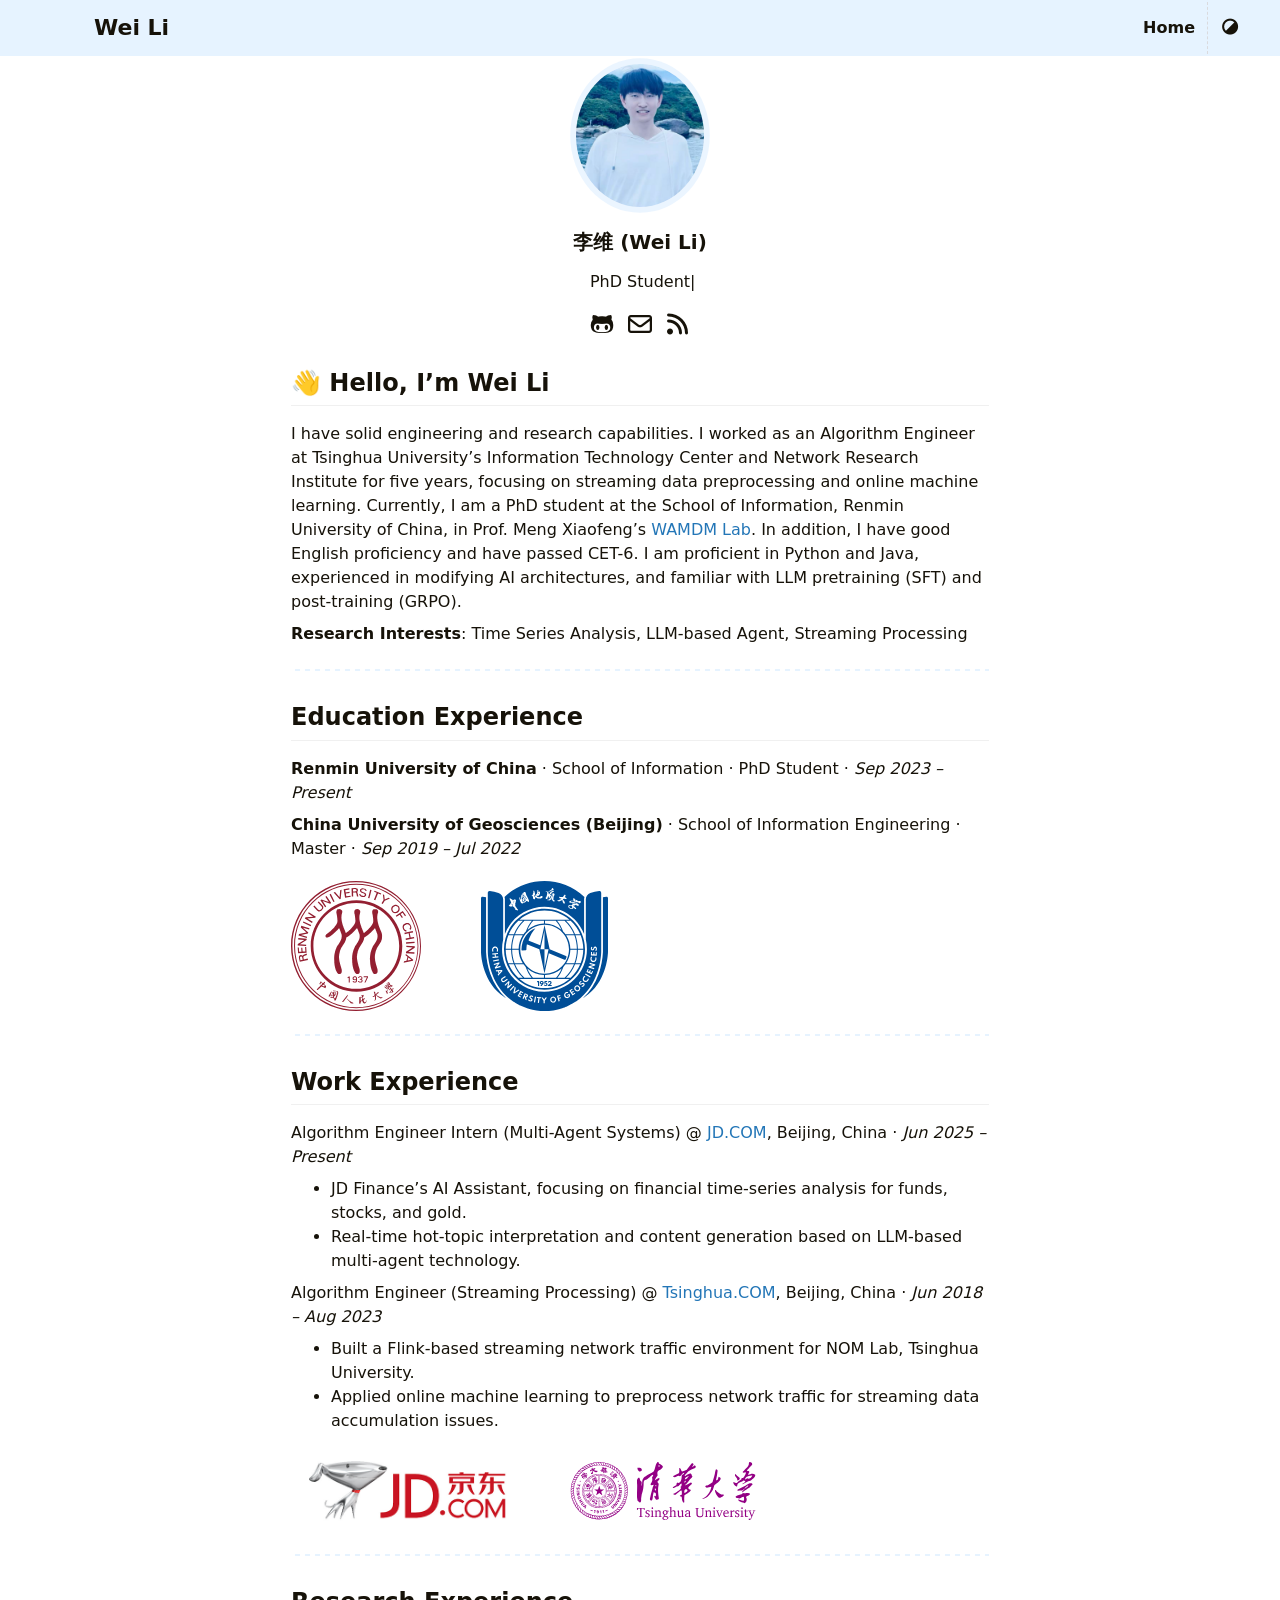
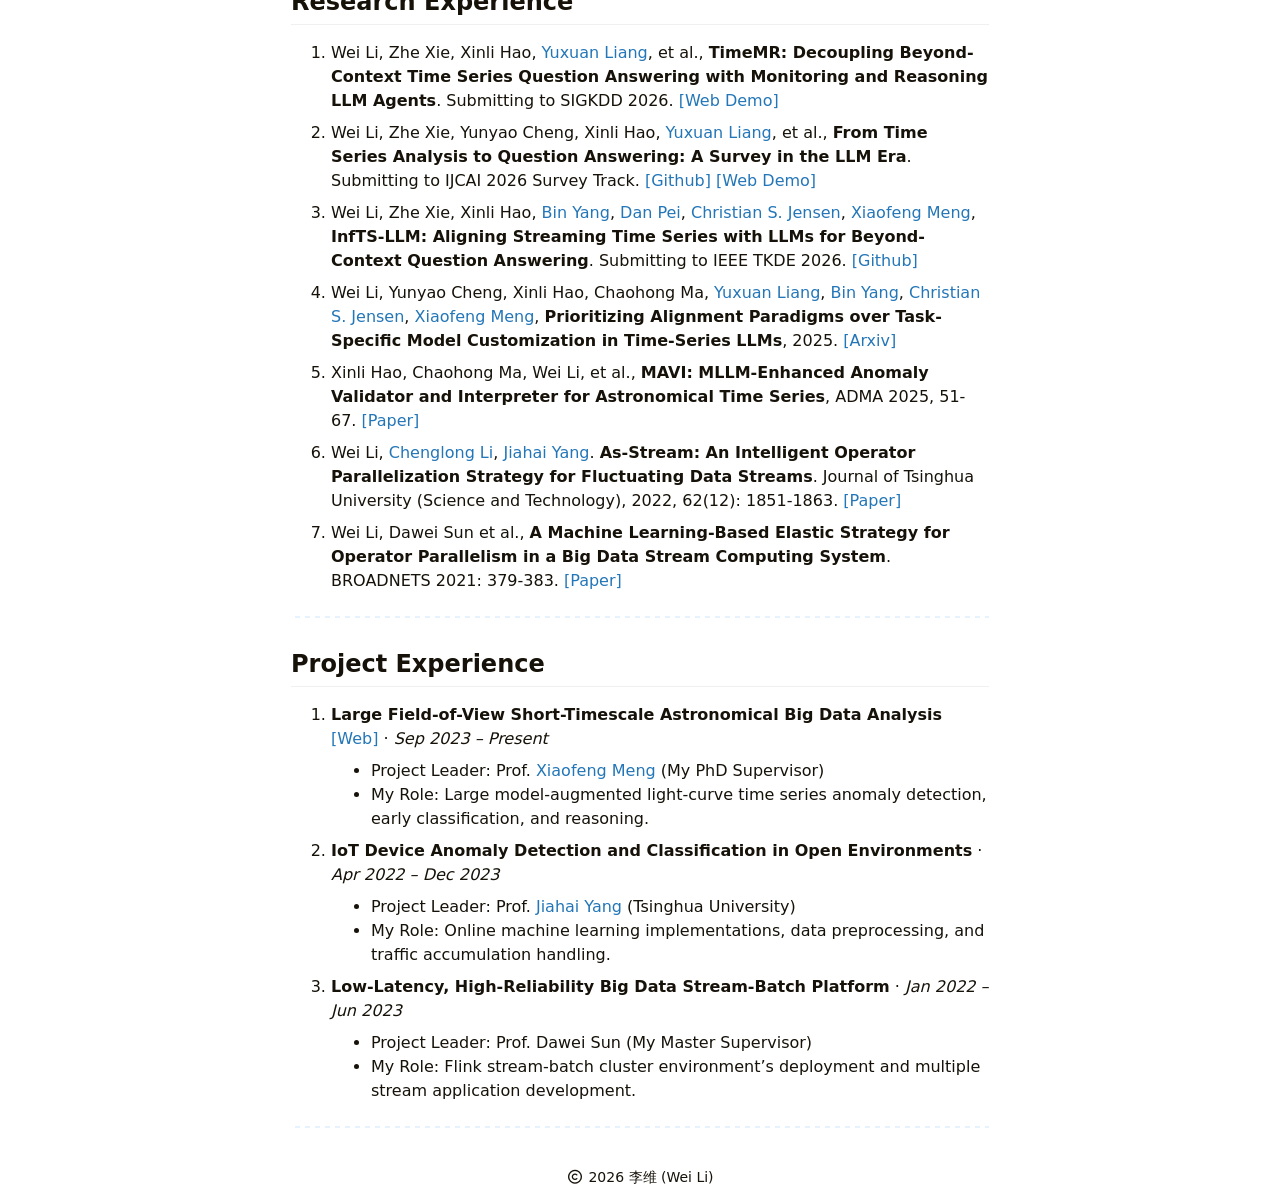
==== commit db328934: "Update 2026.3" ====
--- a/index.html
+++ b/index.html
@@ -9,7 +9,7 @@
 <meta name="description" content="">
   <meta itemprop="name" content="Wei Li | PhD Student">
   <meta itemprop="description" content="👋 Hello, I’m Wei Li I have solid engineering and research capabilities. I worked as an Algorithm Engineer at Tsinghua University’s Information Technology Center and Network Research Institute for five years, focusing on streaming data preprocessing and online machine learning. Currently, I am a PhD student at the School of Information, Renmin University of China, in Prof. Meng Xiaofeng’s WAMDM Lab. In addition, I have good English proficiency and have passed CET-6. I am proficient in Python and Java, experienced in modifying AI architectures, and familiar with LLM pretraining (SFT) and post-training (GRPO).">
-  <meta itemprop="wordCount" content="548"><meta property="og:url" content="http://localhost:1313/">
+  <meta itemprop="wordCount" content="520"><meta property="og:url" content="http://localhost:1313/">
   <meta property="og:site_name" content="Wei Li | PhD Student">
   <meta property="og:title" content="Wei Li | PhD Student">
   <meta property="og:description" content="👋 Hello, I’m Wei Li I have solid engineering and research capabilities. I worked as an Algorithm Engineer at Tsinghua University’s Information Technology Center and Network Research Institute for five years, focusing on streaming data preprocessing and online machine learning. Currently, I am a PhD student at the School of Information, Renmin University of China, in Prof. Meng Xiaofeng’s WAMDM Lab. In addition, I have good English proficiency and have passed CET-6. I am proficient in Python and Java, experienced in modifying AI architectures, and familiar with LLM pretraining (SFT) and post-training (GRPO).">
@@ -75,8 +75,8 @@
 </h2><p><strong>Renmin University of China</strong> · School of Information · PhD Student · <em>Sep 2023 – Present</em></p>
 <p><strong>China University of Geosciences (Beijing)</strong> · School of Information Engineering · Master · <em>Sep 2019 – Jul 2022</em></p>
 <div style="display: flex; gap: 20px; margin-top: 20px;">
-  <img src="/CUGB.svg" alt="CUGB" style="height: 130px;">
-  <img src="/RUC.svg" alt="RUC" style="height: 130px; margin-left: 40px;">
+  <img src="/RUC.svg" alt="RUC" style="height: 130px;">
+  <img src="/CUGB.svg" alt="CUGB" style="height: 130px; margin-left: 40px;">
 </div>
 <hr>
 <h2 class="heading-element" id="work-experience"><span>Work Experience</span>
@@ -88,14 +88,14 @@
 <li>JD Finance&rsquo;s AI Assistant, focusing on financial time-series analysis for funds, stocks, and gold.</li>
 <li>Real-time hot-topic interpretation and content generation based on LLM-based multi-agent technology.</li>
 </ul>
-<p>Algorithm Engineer (Data and Algorithm) @ <a href="https://www.insc.tsinghua.edu.cn/" target="_blank" rel="external nofollow noopener noreferrer">Tsinghua.COM</a>, Beijing, China · <em>Jun 2018 – Aug 2023</em></p>
+<p>Algorithm Engineer (Streaming Processing) @ <a href="https://www.insc.tsinghua.edu.cn/" target="_blank" rel="external nofollow noopener noreferrer">Tsinghua.COM</a>, Beijing, China · <em>Jun 2018 – Aug 2023</em></p>
 <ul>
-<li>Built a Flink-based streaming network traffic environment.</li>
+<li>Built a Flink-based streaming network traffic environment for NOM Lab, Tsinghua University.</li>
 <li>Applied online machine learning to preprocess network traffic for streaming data accumulation issues.</li>
 </ul>
 <div style="display: flex; gap: 20px; margin-top: -30px; margin-bottom: -40px;">
+  <img src="/JD.png" alt="JD" style="height: 100px; margin-top: 30px;">
   <img src="/THU.svg" alt="THU" style="height: 160px;">
-  <img src="/JD.png" alt="JD" style="height: 100px; margin-top: 30px;">
 </div>
 <hr>
 <h2 class="heading-element" id="research-experience"><span>Research Experience</span>
@@ -104,7 +104,7 @@
   </a>
 </h2><ol>
 <li>
-<p>Wei Li, Zhe Xie, Xinli Hao, <a href="https://facultyprofiles.hkust-gz.edu.cn/faculty-personal-page/LIANG-Yuxuan/yuxuanliang" target="_blank" rel="external nofollow noopener noreferrer">Yuxuan Liang</a>, et al., <strong>TimeMR: Decoupling Beyond-Context Time Series Question Answering with Monitoring and Reasoning LLM Agents</strong>. Submitting to SIGKDD 2026. <a href="https://github.com/Leeway-95/TimeMR" target="_blank" rel="external nofollow noopener noreferrer">[Github]</a> <a href="http://202.112.113.249:8889/paper/" target="_blank" rel="external nofollow noopener noreferrer">[Web Demo]</a></p>
+<p>Wei Li, Zhe Xie, Xinli Hao, <a href="https://facultyprofiles.hkust-gz.edu.cn/faculty-personal-page/LIANG-Yuxuan/yuxuanliang" target="_blank" rel="external nofollow noopener noreferrer">Yuxuan Liang</a>, et al., <strong>TimeMR: Decoupling Beyond-Context Time Series Question Answering with Monitoring and Reasoning LLM Agents</strong>. Submitting to SIGKDD 2026. <a href="http://202.112.113.249:8889/paper/" target="_blank" rel="external nofollow noopener noreferrer">[Web Demo]</a></p>
 </li>
 <li>
 <p>Wei Li, Zhe Xie, Yunyao Cheng, Xinli Hao, <a href="https://facultyprofiles.hkust-gz.edu.cn/faculty-personal-page/LIANG-Yuxuan/yuxuanliang" target="_blank" rel="external nofollow noopener noreferrer">Yuxuan Liang</a>, et al., <strong>From Time Series Analysis to Question Answering: A Survey in the LLM Era</strong>. Submitting to IJCAI 2026 Survey Track. <a href="https://github.com/Leeway-95/TSA-TSQA-with-LLMs" target="_blank" rel="external nofollow noopener noreferrer">[Github]</a> <a href="http://202.112.113.249:8889/paper/view/example.pdf" target="_blank" rel="external nofollow noopener noreferrer">[Web Demo]</a></p>
@@ -116,10 +116,10 @@
 <p>Wei Li, Yunyao Cheng, Xinli Hao, Chaohong Ma, <a href="https://facultyprofiles.hkust-gz.edu.cn/faculty-personal-page/LIANG-Yuxuan/yuxuanliang" target="_blank" rel="external nofollow noopener noreferrer">Yuxuan Liang</a>, <a href="https://binyangdk.github.io/" target="_blank" rel="external nofollow noopener noreferrer">Bin Yang</a>, <a href="https://csj.cs.aau.dk/" target="_blank" rel="external nofollow noopener noreferrer">Christian S. Jensen</a>, <a href="http://idke.ruc.edu.cn/ry/js/index.htm" target="_blank" rel="external nofollow noopener noreferrer">Xiaofeng Meng</a>, <strong>Prioritizing Alignment Paradigms over Task-Specific Model Customization in Time-Series LLMs</strong>, 2025. <a href="https://arxiv.org/abs/2506.11512" target="_blank" rel="external nofollow noopener noreferrer">[Arxiv]</a></p>
 </li>
 <li>
-<p>Xinli Hao, Chaohong Ma, Wei Li, et al., MAVI: MLLM-Enhanced Anomaly Validator and Interpreter for Astronomical Time Series, ADMA 2025, 51-67. <a href="https://link.springer.com/chapter/10.1007/978-981-95-3453-1_4" target="_blank" rel="external nofollow noopener noreferrer">[Paper]</a></p>
+<p>Xinli Hao, Chaohong Ma, Wei Li, et al., <strong>MAVI: MLLM-Enhanced Anomaly Validator and Interpreter for Astronomical Time Series</strong>, ADMA 2025, 51-67. <a href="https://link.springer.com/chapter/10.1007/978-981-95-3453-1_4" target="_blank" rel="external nofollow noopener noreferrer">[Paper]</a></p>
 </li>
 <li>
-<p>Wei Li, <a href="https://www.insc.tsinghua.edu.cn/inscen/info/1255/1064.htm" target="_blank" rel="external nofollow noopener noreferrer">Chenglong Li</a>, <a href="https://nmgroup.tsinghua.edu.cn/dryang/" target="_blank" rel="external nofollow noopener noreferrer">Jiahai Yang</a>. <strong>As-Stream: An intelligent operator parallelization strategy for fluctuating data streams</strong>. Journal of Tsinghua University (Science and Technology), 2022, 62(12): 1851-1863. <a href="https://jst.tsinghuajournals.com/CN/10.16511/j.cnki.qhdxxb.2022.21.024#1" target="_blank" rel="external nofollow noopener noreferrer">[Paper]</a></p>
+<p>Wei Li, <a href="https://www.insc.tsinghua.edu.cn/inscen/info/1255/1064.htm" target="_blank" rel="external nofollow noopener noreferrer">Chenglong Li</a>, <a href="https://nmgroup.tsinghua.edu.cn/dryang/" target="_blank" rel="external nofollow noopener noreferrer">Jiahai Yang</a>. <strong>As-Stream: An Intelligent Operator Parallelization Strategy for Fluctuating Data Streams</strong>. Journal of Tsinghua University (Science and Technology), 2022, 62(12): 1851-1863. <a href="https://jst.tsinghuajournals.com/CN/10.16511/j.cnki.qhdxxb.2022.21.024#1" target="_blank" rel="external nofollow noopener noreferrer">[Paper]</a></p>
 </li>
 <li>
 <p>Wei Li, Dawei Sun et al., <strong>A Machine Learning-Based Elastic Strategy for Operator Parallelism in a Big Data Stream Computing System</strong>. BROADNETS 2021: 379-383. <a href="https://link.springer.com/chapter/10.1007/978-3-030-93479-8_1" target="_blank" rel="external nofollow noopener noreferrer">[Paper]</a></p>
@@ -152,13 +152,6 @@
 <li>My Role: Flink stream-batch cluster environment&rsquo;s deployment and multiple stream application development.</li>
 </ul>
 </li>
-<li>
-<p><strong>Email Attacks and Traceability Research for Critical Targets</strong> · <em>Mar 2019 – Mar 2021</em></p>
-<ul>
-<li>Project Leader: Prof. <a href="https://nmgroup.tsinghua.edu.cn/dryang/" target="_blank" rel="external nofollow noopener noreferrer">Jiahai Yang</a> (Tsinghua University)</li>
-<li>My Role: Decision baselines and early warning algorithm code implementation.</li>
-</ul>
-</li>
 </ol>
 <hr>
 </div>
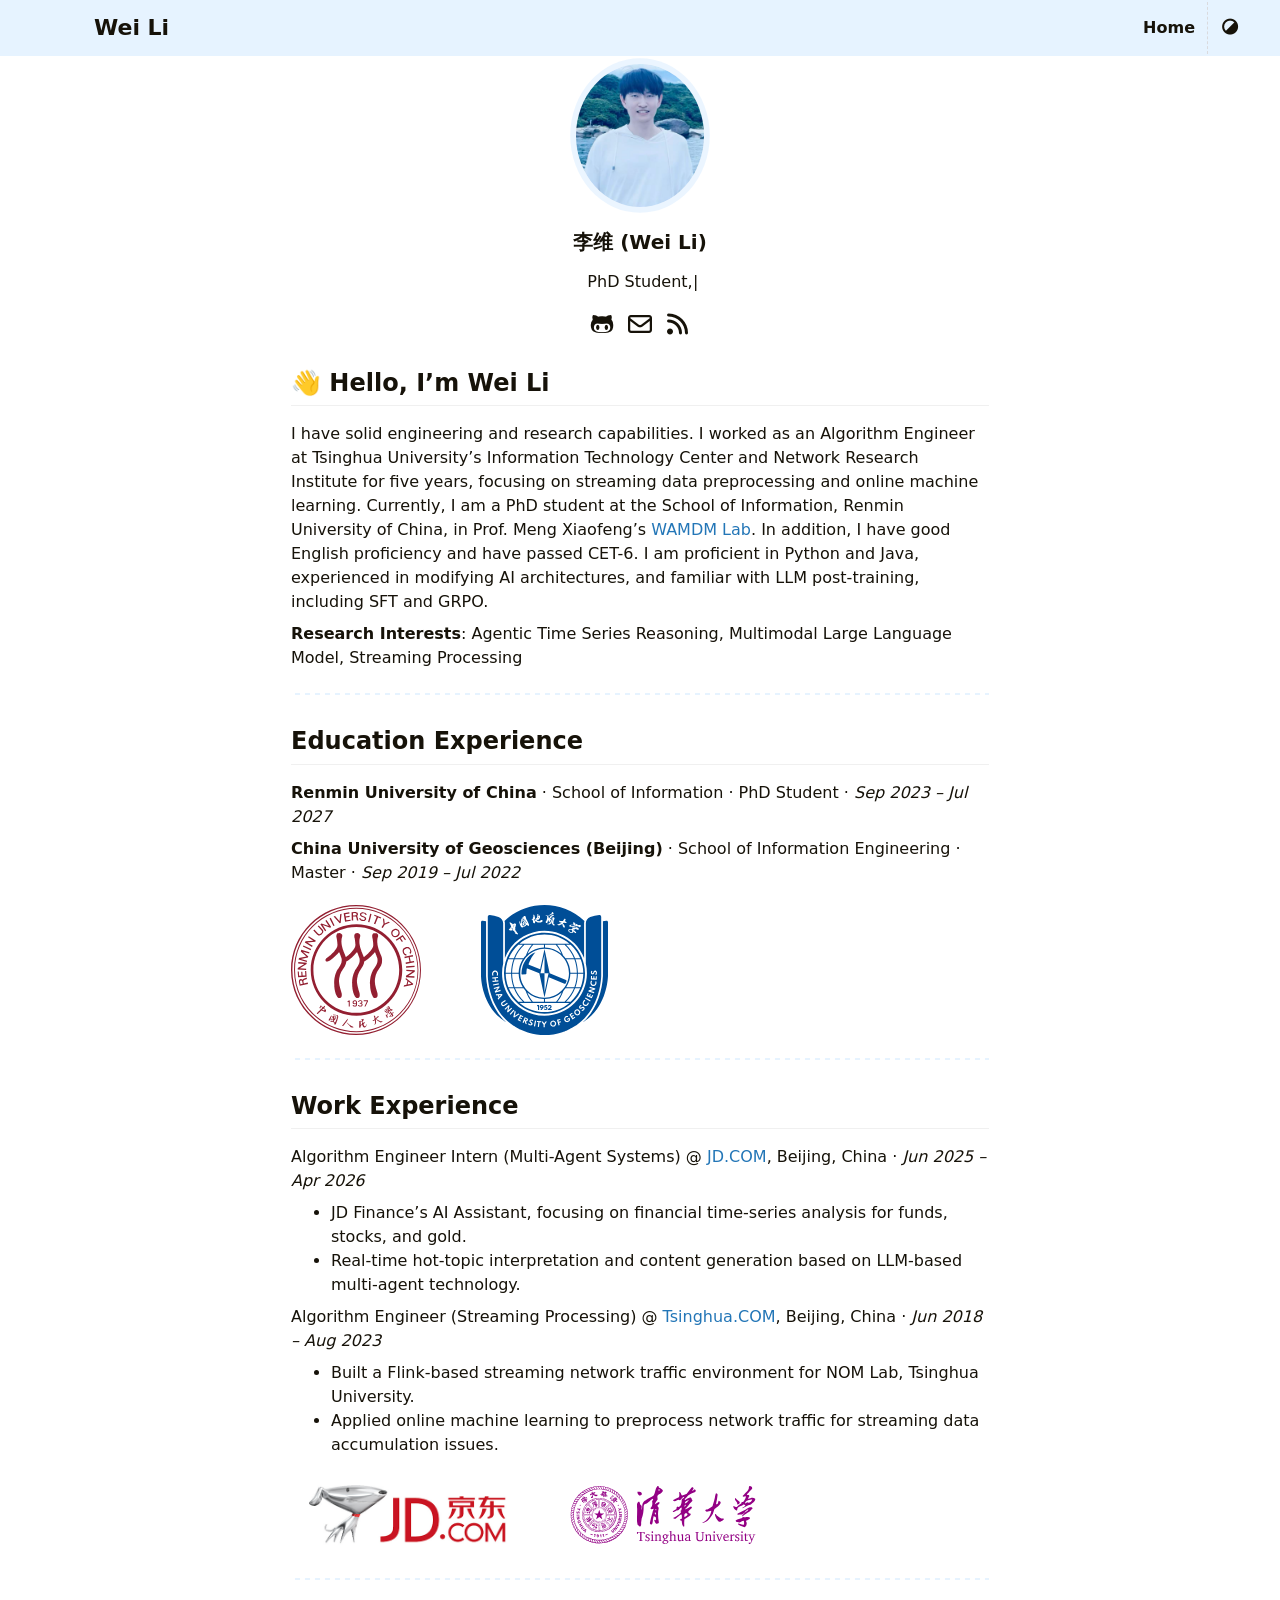
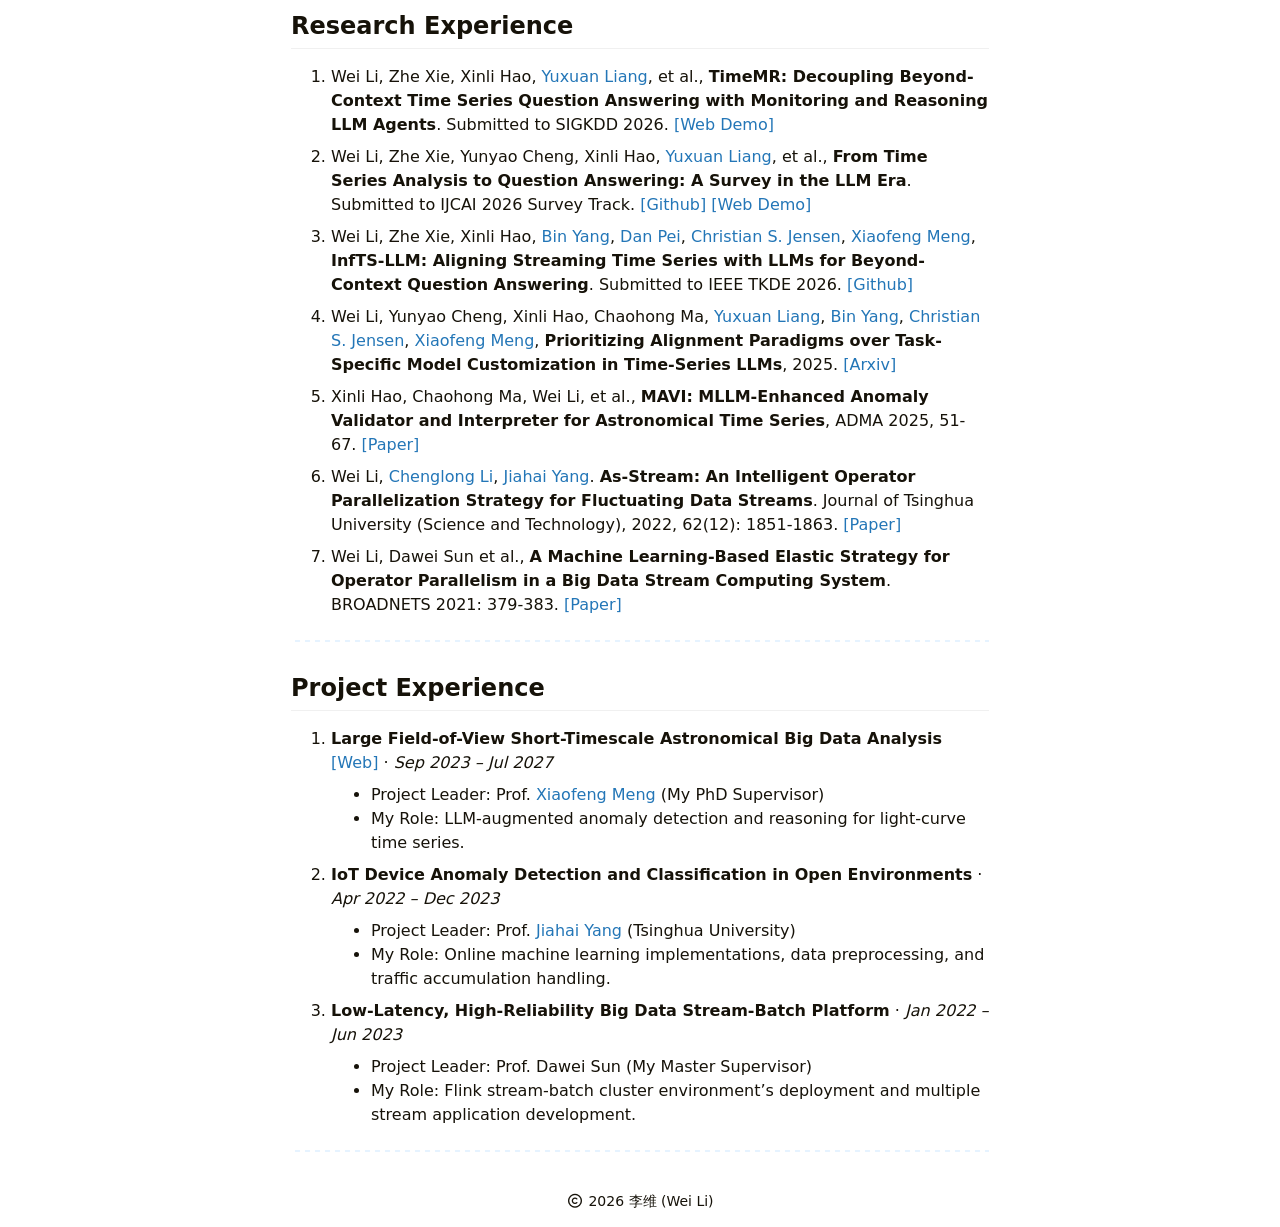
==== commit be5b974c: "Update 2026.3" ====
--- a/index.html
+++ b/index.html
@@ -8,17 +8,17 @@
     <title>Wei Li | PhD Student</title><meta name="author" content="李维 (Wei Li)">
 <meta name="description" content="">
   <meta itemprop="name" content="Wei Li | PhD Student">
-  <meta itemprop="description" content="👋 Hello, I’m Wei Li I have solid engineering and research capabilities. I worked as an Algorithm Engineer at Tsinghua University’s Information Technology Center and Network Research Institute for five years, focusing on streaming data preprocessing and online machine learning. Currently, I am a PhD student at the School of Information, Renmin University of China, in Prof. Meng Xiaofeng’s WAMDM Lab. In addition, I have good English proficiency and have passed CET-6. I am proficient in Python and Java, experienced in modifying AI architectures, and familiar with LLM pretraining (SFT) and post-training (GRPO).">
-  <meta itemprop="wordCount" content="520"><meta property="og:url" content="http://localhost:1313/">
+  <meta itemprop="description" content="👋 Hello, I’m Wei Li I have solid engineering and research capabilities. I worked as an Algorithm Engineer at Tsinghua University’s Information Technology Center and Network Research Institute for five years, focusing on streaming data preprocessing and online machine learning. Currently, I am a PhD student at the School of Information, Renmin University of China, in Prof. Meng Xiaofeng’s WAMDM Lab. In addition, I have good English proficiency and have passed CET-6. I am proficient in Python and Java, experienced in modifying AI architectures, and familiar with LLM post-training, including SFT and GRPO.">
+  <meta itemprop="wordCount" content="524"><meta property="og:url" content="http://localhost:1313/">
   <meta property="og:site_name" content="Wei Li | PhD Student">
   <meta property="og:title" content="Wei Li | PhD Student">
-  <meta property="og:description" content="👋 Hello, I’m Wei Li I have solid engineering and research capabilities. I worked as an Algorithm Engineer at Tsinghua University’s Information Technology Center and Network Research Institute for five years, focusing on streaming data preprocessing and online machine learning. Currently, I am a PhD student at the School of Information, Renmin University of China, in Prof. Meng Xiaofeng’s WAMDM Lab. In addition, I have good English proficiency and have passed CET-6. I am proficient in Python and Java, experienced in modifying AI architectures, and familiar with LLM pretraining (SFT) and post-training (GRPO).">
+  <meta property="og:description" content="👋 Hello, I’m Wei Li I have solid engineering and research capabilities. I worked as an Algorithm Engineer at Tsinghua University’s Information Technology Center and Network Research Institute for five years, focusing on streaming data preprocessing and online machine learning. Currently, I am a PhD student at the School of Information, Renmin University of China, in Prof. Meng Xiaofeng’s WAMDM Lab. In addition, I have good English proficiency and have passed CET-6. I am proficient in Python and Java, experienced in modifying AI architectures, and familiar with LLM post-training, including SFT and GRPO.">
   <meta property="og:locale" content="en">
   <meta property="og:type" content="website">
 
   <meta name="twitter:card" content="summary">
   <meta name="twitter:title" content="Wei Li | PhD Student">
-  <meta name="twitter:description" content="👋 Hello, I’m Wei Li I have solid engineering and research capabilities. I worked as an Algorithm Engineer at Tsinghua University’s Information Technology Center and Network Research Institute for five years, focusing on streaming data preprocessing and online machine learning. Currently, I am a PhD student at the School of Information, Renmin University of China, in Prof. Meng Xiaofeng’s WAMDM Lab. In addition, I have good English proficiency and have passed CET-6. I am proficient in Python and Java, experienced in modifying AI architectures, and familiar with LLM pretraining (SFT) and post-training (GRPO).">
+  <meta name="twitter:description" content="👋 Hello, I’m Wei Li I have solid engineering and research capabilities. I worked as an Algorithm Engineer at Tsinghua University’s Information Technology Center and Network Research Institute for five years, focusing on streaming data preprocessing and online machine learning. Currently, I am a PhD student at the School of Information, Renmin University of China, in Prof. Meng Xiaofeng’s WAMDM Lab. In addition, I have good English proficiency and have passed CET-6. I am proficient in Python and Java, experienced in modifying AI architectures, and familiar with LLM post-training, including SFT and GRPO.">
 <meta name="application-name" content="FixIt">
 <meta name="apple-mobile-web-app-title" content="FixIt"><meta name="theme-color" data-light="#f8f8f8" data-dark="#252627" content="#f8f8f8"><meta name="msapplication-TileColor" content="#da532c"><link rel="icon" href="/fixit.svg"><link rel="apple-touch-icon" sizes="180x180" href="/apple-touch-icon.png"><link rel="mask-icon" href="/safari-pinned-tab.svg" color="#007bff"><link rel="canonical" type="text/html" href="http://localhost:1313/" title="Wei Li | PhD Student" /><link rel="alternate" type="application/rss+xml" href="http://localhost:1313/index.xml" title="Wei Li | PhD Student"><link rel="stylesheet" href="/css/config.min.css"><link rel="stylesheet" href="/css/style.min.css"><link rel="preload" href="/lib/fontawesome-free/all.min.css" as="style" onload="this.removeAttribute('onload');this.rel='stylesheet'">
     <noscript><link rel="stylesheet" href="/lib/fontawesome-free/all.min.css"></noscript><link rel="preload" href="/lib/animate/animate.min.css" as="style" onload="this.removeAttribute('onload');this.rel='stylesheet'">
@@ -65,14 +65,14 @@
   <a href="#-hello-im-wei-li" class="heading-mark">
     <svg class="octicon octicon-link" viewBox="0 0 16 16" version="1.1" width="16" height="16" aria-hidden="true"><path d="m7.775 3.275 1.25-1.25a3.5 3.5 0 1 1 4.95 4.95l-2.5 2.5a3.5 3.5 0 0 1-4.95 0 .751.751 0 0 1 .018-1.042.751.751 0 0 1 1.042-.018 1.998 1.998 0 0 0 2.83 0l2.5-2.5a2.002 2.002 0 0 0-2.83-2.83l-1.25 1.25a.751.751 0 0 1-1.042-.018.751.751 0 0 1-.018-1.042Zm-4.69 9.64a1.998 1.998 0 0 0 2.83 0l1.25-1.25a.751.751 0 0 1 1.042.018.751.751 0 0 1 .018 1.042l-1.25 1.25a3.5 3.5 0 1 1-4.95-4.95l2.5-2.5a3.5 3.5 0 0 1 4.95 0 .751.751 0 0 1-.018 1.042.751.751 0 0 1-1.042.018 1.998 1.998 0 0 0-2.83 0l-2.5 2.5a1.998 1.998 0 0 0 0 2.83Z"></path></svg>
   </a>
-</h2><p>I have solid engineering and research capabilities. I worked as an Algorithm Engineer at Tsinghua University&rsquo;s Information Technology Center and Network Research Institute for five years, focusing on streaming data preprocessing and online machine learning. Currently, I am a PhD student at the School of Information, Renmin University of China, in Prof. Meng Xiaofeng&rsquo;s <a href="http://idke.ruc.edu.cn/" target="_blank" rel="external nofollow noopener noreferrer">WAMDM Lab</a>. In addition, I have good English proficiency and have passed CET-6. I am proficient in Python and Java, experienced in modifying AI architectures, and familiar with LLM pretraining (SFT) and post-training (GRPO).</p>
-<p><strong>Research Interests</strong>: Time Series Analysis, LLM-based Agent, Streaming Processing</p>
+</h2><p>I have solid engineering and research capabilities. I worked as an Algorithm Engineer at Tsinghua University&rsquo;s Information Technology Center and Network Research Institute for five years, focusing on streaming data preprocessing and online machine learning. Currently, I am a PhD student at the School of Information, Renmin University of China, in Prof. Meng Xiaofeng&rsquo;s <a href="http://idke.ruc.edu.cn/" target="_blank" rel="external nofollow noopener noreferrer">WAMDM Lab</a>. In addition, I have good English proficiency and have passed CET-6. I am proficient in Python and Java, experienced in modifying AI architectures, and familiar with LLM post-training, including SFT and GRPO.</p>
+<p><strong>Research Interests</strong>: Agentic Time Series Reasoning, Multimodal Large Language Model, Streaming Processing</p>
 <hr>
 <h2 class="heading-element" id="education-experience"><span>Education Experience</span>
   <a href="#education-experience" class="heading-mark">
     <svg class="octicon octicon-link" viewBox="0 0 16 16" version="1.1" width="16" height="16" aria-hidden="true"><path d="m7.775 3.275 1.25-1.25a3.5 3.5 0 1 1 4.95 4.95l-2.5 2.5a3.5 3.5 0 0 1-4.95 0 .751.751 0 0 1 .018-1.042.751.751 0 0 1 1.042-.018 1.998 1.998 0 0 0 2.83 0l2.5-2.5a2.002 2.002 0 0 0-2.83-2.83l-1.25 1.25a.751.751 0 0 1-1.042-.018.751.751 0 0 1-.018-1.042Zm-4.69 9.64a1.998 1.998 0 0 0 2.83 0l1.25-1.25a.751.751 0 0 1 1.042.018.751.751 0 0 1 .018 1.042l-1.25 1.25a3.5 3.5 0 1 1-4.95-4.95l2.5-2.5a3.5 3.5 0 0 1 4.95 0 .751.751 0 0 1-.018 1.042.751.751 0 0 1-1.042.018 1.998 1.998 0 0 0-2.83 0l-2.5 2.5a1.998 1.998 0 0 0 0 2.83Z"></path></svg>
   </a>
-</h2><p><strong>Renmin University of China</strong> · School of Information · PhD Student · <em>Sep 2023 – Present</em></p>
+</h2><p><strong>Renmin University of China</strong> · School of Information · PhD Student · <em>Sep 2023 – Jul 2027</em></p>
 <p><strong>China University of Geosciences (Beijing)</strong> · School of Information Engineering · Master · <em>Sep 2019 – Jul 2022</em></p>
 <div style="display: flex; gap: 20px; margin-top: 20px;">
   <img src="/RUC.svg" alt="RUC" style="height: 130px;">
@@ -83,7 +83,7 @@
   <a href="#work-experience" class="heading-mark">
     <svg class="octicon octicon-link" viewBox="0 0 16 16" version="1.1" width="16" height="16" aria-hidden="true"><path d="m7.775 3.275 1.25-1.25a3.5 3.5 0 1 1 4.95 4.95l-2.5 2.5a3.5 3.5 0 0 1-4.95 0 .751.751 0 0 1 .018-1.042.751.751 0 0 1 1.042-.018 1.998 1.998 0 0 0 2.83 0l2.5-2.5a2.002 2.002 0 0 0-2.83-2.83l-1.25 1.25a.751.751 0 0 1-1.042-.018.751.751 0 0 1-.018-1.042Zm-4.69 9.64a1.998 1.998 0 0 0 2.83 0l1.25-1.25a.751.751 0 0 1 1.042.018.751.751 0 0 1 .018 1.042l-1.25 1.25a3.5 3.5 0 1 1-4.95-4.95l2.5-2.5a3.5 3.5 0 0 1 4.95 0 .751.751 0 0 1-.018 1.042.751.751 0 0 1-1.042.018 1.998 1.998 0 0 0-2.83 0l-2.5 2.5a1.998 1.998 0 0 0 0 2.83Z"></path></svg>
   </a>
-</h2><p>Algorithm Engineer Intern (Multi-Agent Systems) @ <a href="https://jr.jd.com/" target="_blank" rel="external nofollow noopener noreferrer">JD.COM</a>, Beijing, China · <em>Jun 2025 – Present</em></p>
+</h2><p>Algorithm Engineer Intern (Multi-Agent Systems) @ <a href="https://jr.jd.com/" target="_blank" rel="external nofollow noopener noreferrer">JD.COM</a>, Beijing, China · <em>Jun 2025 – Apr 2026</em></p>
 <ul>
 <li>JD Finance&rsquo;s AI Assistant, focusing on financial time-series analysis for funds, stocks, and gold.</li>
 <li>Real-time hot-topic interpretation and content generation based on LLM-based multi-agent technology.</li>
@@ -104,13 +104,13 @@
   </a>
 </h2><ol>
 <li>
-<p>Wei Li, Zhe Xie, Xinli Hao, <a href="https://facultyprofiles.hkust-gz.edu.cn/faculty-personal-page/LIANG-Yuxuan/yuxuanliang" target="_blank" rel="external nofollow noopener noreferrer">Yuxuan Liang</a>, et al., <strong>TimeMR: Decoupling Beyond-Context Time Series Question Answering with Monitoring and Reasoning LLM Agents</strong>. Submitting to SIGKDD 2026. <a href="http://202.112.113.249:8889/paper/" target="_blank" rel="external nofollow noopener noreferrer">[Web Demo]</a></p>
+<p>Wei Li, Zhe Xie, Xinli Hao, <a href="https://facultyprofiles.hkust-gz.edu.cn/faculty-personal-page/LIANG-Yuxuan/yuxuanliang" target="_blank" rel="external nofollow noopener noreferrer">Yuxuan Liang</a>, et al., <strong>TimeMR: Decoupling Beyond-Context Time Series Question Answering with Monitoring and Reasoning LLM Agents</strong>. Submitted to SIGKDD 2026. <a href="http://202.112.113.249:8889/paper/" target="_blank" rel="external nofollow noopener noreferrer">[Web Demo]</a></p>
 </li>
 <li>
-<p>Wei Li, Zhe Xie, Yunyao Cheng, Xinli Hao, <a href="https://facultyprofiles.hkust-gz.edu.cn/faculty-personal-page/LIANG-Yuxuan/yuxuanliang" target="_blank" rel="external nofollow noopener noreferrer">Yuxuan Liang</a>, et al., <strong>From Time Series Analysis to Question Answering: A Survey in the LLM Era</strong>. Submitting to IJCAI 2026 Survey Track. <a href="https://github.com/Leeway-95/TSA-TSQA-with-LLMs" target="_blank" rel="external nofollow noopener noreferrer">[Github]</a> <a href="http://202.112.113.249:8889/paper/view/example.pdf" target="_blank" rel="external nofollow noopener noreferrer">[Web Demo]</a></p>
+<p>Wei Li, Zhe Xie, Yunyao Cheng, Xinli Hao, <a href="https://facultyprofiles.hkust-gz.edu.cn/faculty-personal-page/LIANG-Yuxuan/yuxuanliang" target="_blank" rel="external nofollow noopener noreferrer">Yuxuan Liang</a>, et al., <strong>From Time Series Analysis to Question Answering: A Survey in the LLM Era</strong>. Submitted to IJCAI 2026 Survey Track. <a href="https://github.com/Leeway-95/TSA-TSQA-with-LLMs" target="_blank" rel="external nofollow noopener noreferrer">[Github]</a> <a href="http://202.112.113.249:8889/paper/view/example.pdf" target="_blank" rel="external nofollow noopener noreferrer">[Web Demo]</a></p>
 </li>
 <li>
-<p>Wei Li, Zhe Xie, Xinli Hao, <a href="https://binyangdk.github.io/" target="_blank" rel="external nofollow noopener noreferrer">Bin Yang</a>, <a href="https://netman.aiops.org/~peidan/" target="_blank" rel="external nofollow noopener noreferrer">Dan Pei</a>, <a href="https://csj.cs.aau.dk/" target="_blank" rel="external nofollow noopener noreferrer">Christian S. Jensen</a>, <a href="http://idke.ruc.edu.cn/ry/js/index.htm" target="_blank" rel="external nofollow noopener noreferrer">Xiaofeng Meng</a>, <strong>InfTS-LLM: Aligning Streaming Time Series with LLMs for Beyond-Context Question Answering</strong>. Submitting to IEEE TKDE 2026. <a href="https://github.com/Leeway-95/InfTS-LLM" target="_blank" rel="external nofollow noopener noreferrer">[Github]</a></p>
+<p>Wei Li, Zhe Xie, Xinli Hao, <a href="https://binyangdk.github.io/" target="_blank" rel="external nofollow noopener noreferrer">Bin Yang</a>, <a href="https://netman.aiops.org/~peidan/" target="_blank" rel="external nofollow noopener noreferrer">Dan Pei</a>, <a href="https://csj.cs.aau.dk/" target="_blank" rel="external nofollow noopener noreferrer">Christian S. Jensen</a>, <a href="http://idke.ruc.edu.cn/ry/js/index.htm" target="_blank" rel="external nofollow noopener noreferrer">Xiaofeng Meng</a>, <strong>InfTS-LLM: Aligning Streaming Time Series with LLMs for Beyond-Context Question Answering</strong>. Submitted to IEEE TKDE 2026. <a href="https://github.com/Leeway-95/InfTS-LLM" target="_blank" rel="external nofollow noopener noreferrer">[Github]</a></p>
 </li>
 <li>
 <p>Wei Li, Yunyao Cheng, Xinli Hao, Chaohong Ma, <a href="https://facultyprofiles.hkust-gz.edu.cn/faculty-personal-page/LIANG-Yuxuan/yuxuanliang" target="_blank" rel="external nofollow noopener noreferrer">Yuxuan Liang</a>, <a href="https://binyangdk.github.io/" target="_blank" rel="external nofollow noopener noreferrer">Bin Yang</a>, <a href="https://csj.cs.aau.dk/" target="_blank" rel="external nofollow noopener noreferrer">Christian S. Jensen</a>, <a href="http://idke.ruc.edu.cn/ry/js/index.htm" target="_blank" rel="external nofollow noopener noreferrer">Xiaofeng Meng</a>, <strong>Prioritizing Alignment Paradigms over Task-Specific Model Customization in Time-Series LLMs</strong>, 2025. <a href="https://arxiv.org/abs/2506.11512" target="_blank" rel="external nofollow noopener noreferrer">[Arxiv]</a></p>
@@ -132,10 +132,10 @@
   </a>
 </h2><ol>
 <li>
-<p><strong>Large Field-of-View Short-Timescale Astronomical Big Data Analysis</strong> <a href="http://idke.ruc.edu.cn/yjxm/dsjfx/3f9aca0c9ca549eea7ec327881d34035.htm" target="_blank" rel="external nofollow noopener noreferrer">[Web]</a> · <em>Sep 2023 – Present</em></p>
+<p><strong>Large Field-of-View Short-Timescale Astronomical Big Data Analysis</strong> <a href="http://idke.ruc.edu.cn/yjxm/dsjfx/3f9aca0c9ca549eea7ec327881d34035.htm" target="_blank" rel="external nofollow noopener noreferrer">[Web]</a> · <em>Sep 2023 – Jul 2027</em></p>
 <ul>
 <li>Project Leader: Prof. <a href="http://idke.ruc.edu.cn/ry/js/index.htm" target="_blank" rel="external nofollow noopener noreferrer">Xiaofeng Meng</a> (My PhD Supervisor)</li>
-<li>My Role: Large model-augmented light-curve time series anomaly detection, early classification, and reasoning.</li>
+<li>My Role: LLM-augmented anomaly detection and reasoning for light-curve time series.</li>
 </ul>
 </li>
 <li>
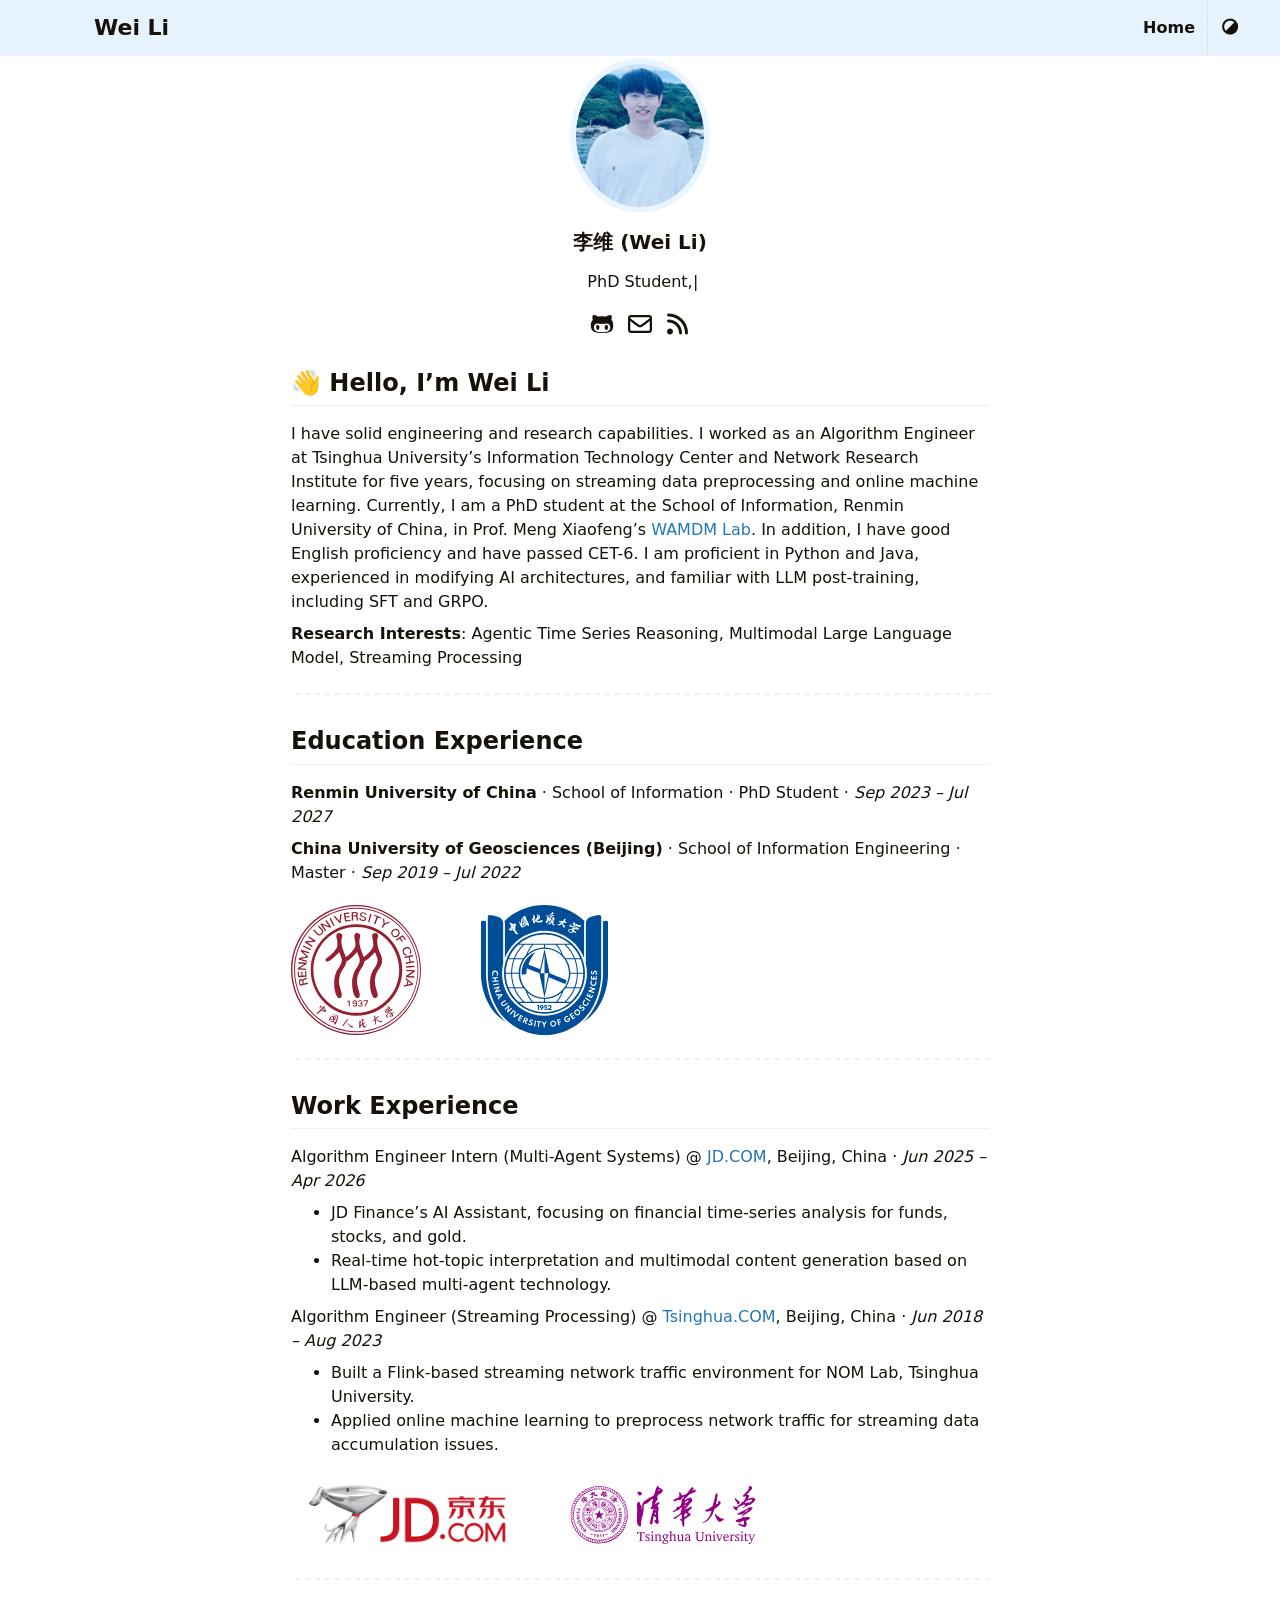
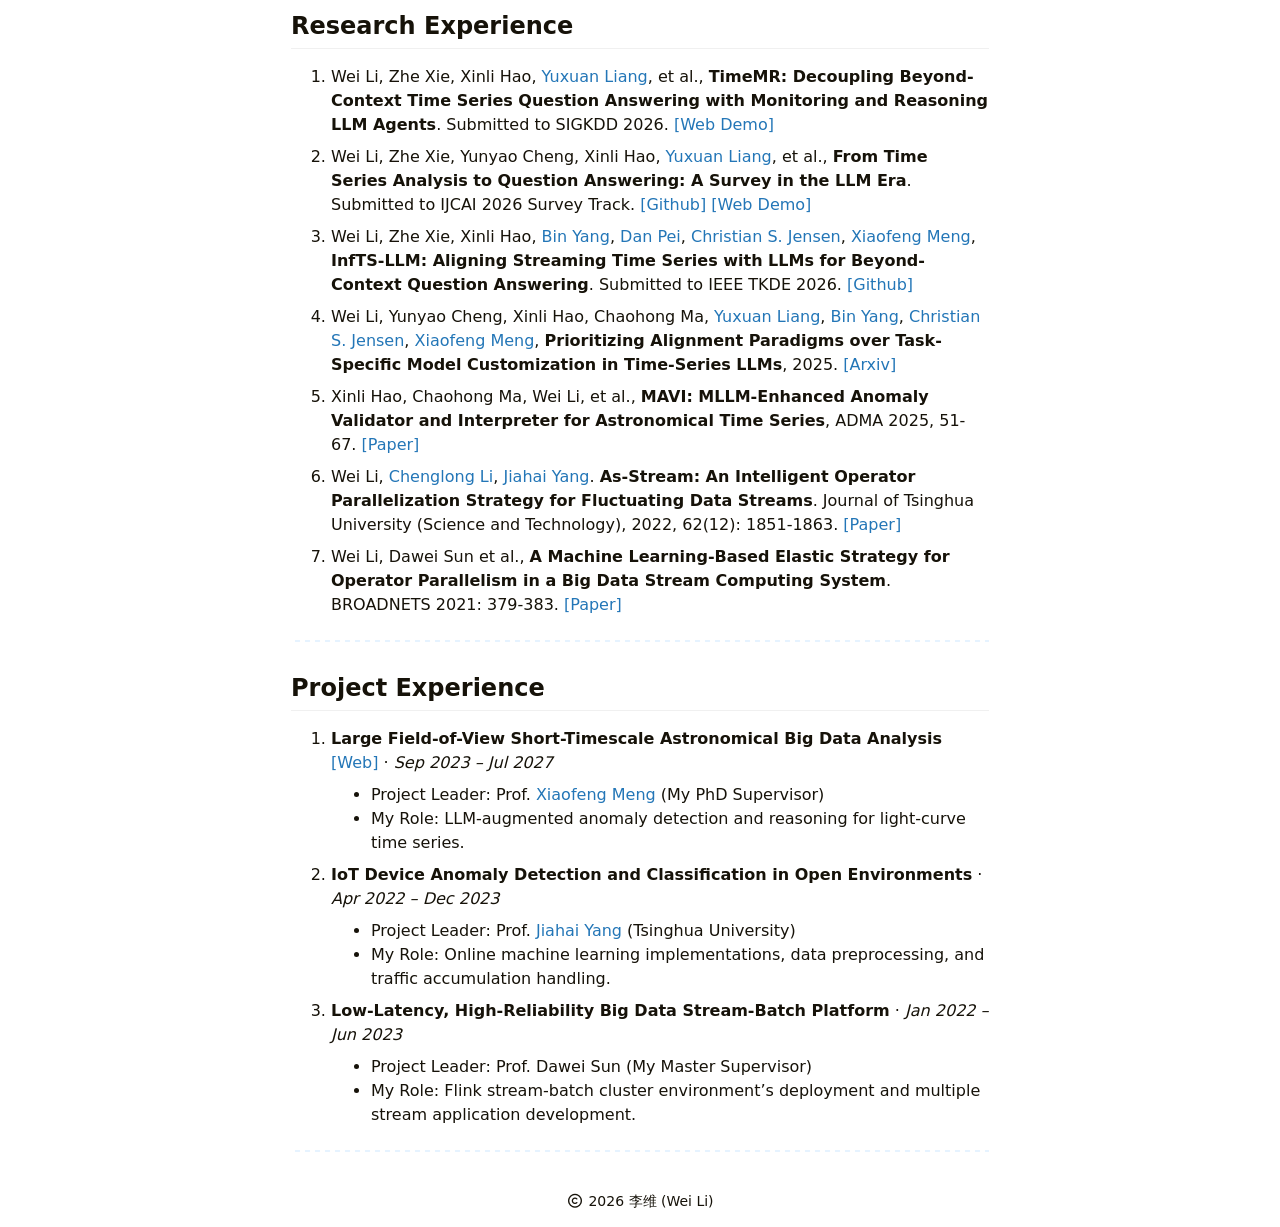
==== commit e02cb3e9: "Update 2026.3" ====
--- a/index.html
+++ b/index.html
@@ -9,7 +9,7 @@
 <meta name="description" content="">
   <meta itemprop="name" content="Wei Li | PhD Student">
   <meta itemprop="description" content="👋 Hello, I’m Wei Li I have solid engineering and research capabilities. I worked as an Algorithm Engineer at Tsinghua University’s Information Technology Center and Network Research Institute for five years, focusing on streaming data preprocessing and online machine learning. Currently, I am a PhD student at the School of Information, Renmin University of China, in Prof. Meng Xiaofeng’s WAMDM Lab. In addition, I have good English proficiency and have passed CET-6. I am proficient in Python and Java, experienced in modifying AI architectures, and familiar with LLM post-training, including SFT and GRPO.">
-  <meta itemprop="wordCount" content="524"><meta property="og:url" content="http://localhost:1313/">
+  <meta itemprop="wordCount" content="525"><meta property="og:url" content="http://localhost:1313/">
   <meta property="og:site_name" content="Wei Li | PhD Student">
   <meta property="og:title" content="Wei Li | PhD Student">
   <meta property="og:description" content="👋 Hello, I’m Wei Li I have solid engineering and research capabilities. I worked as an Algorithm Engineer at Tsinghua University’s Information Technology Center and Network Research Institute for five years, focusing on streaming data preprocessing and online machine learning. Currently, I am a PhD student at the School of Information, Renmin University of China, in Prof. Meng Xiaofeng’s WAMDM Lab. In addition, I have good English proficiency and have passed CET-6. I am proficient in Python and Java, experienced in modifying AI architectures, and familiar with LLM post-training, including SFT and GRPO.">
@@ -86,7 +86,7 @@
 </h2><p>Algorithm Engineer Intern (Multi-Agent Systems) @ <a href="https://jr.jd.com/" target="_blank" rel="external nofollow noopener noreferrer">JD.COM</a>, Beijing, China · <em>Jun 2025 – Apr 2026</em></p>
 <ul>
 <li>JD Finance&rsquo;s AI Assistant, focusing on financial time-series analysis for funds, stocks, and gold.</li>
-<li>Real-time hot-topic interpretation and content generation based on LLM-based multi-agent technology.</li>
+<li>Real-time hot-topic interpretation and multimodal content generation based on LLM-based multi-agent technology.</li>
 </ul>
 <p>Algorithm Engineer (Streaming Processing) @ <a href="https://www.insc.tsinghua.edu.cn/" target="_blank" rel="external nofollow noopener noreferrer">Tsinghua.COM</a>, Beijing, China · <em>Jun 2018 – Aug 2023</em></p>
 <ul>
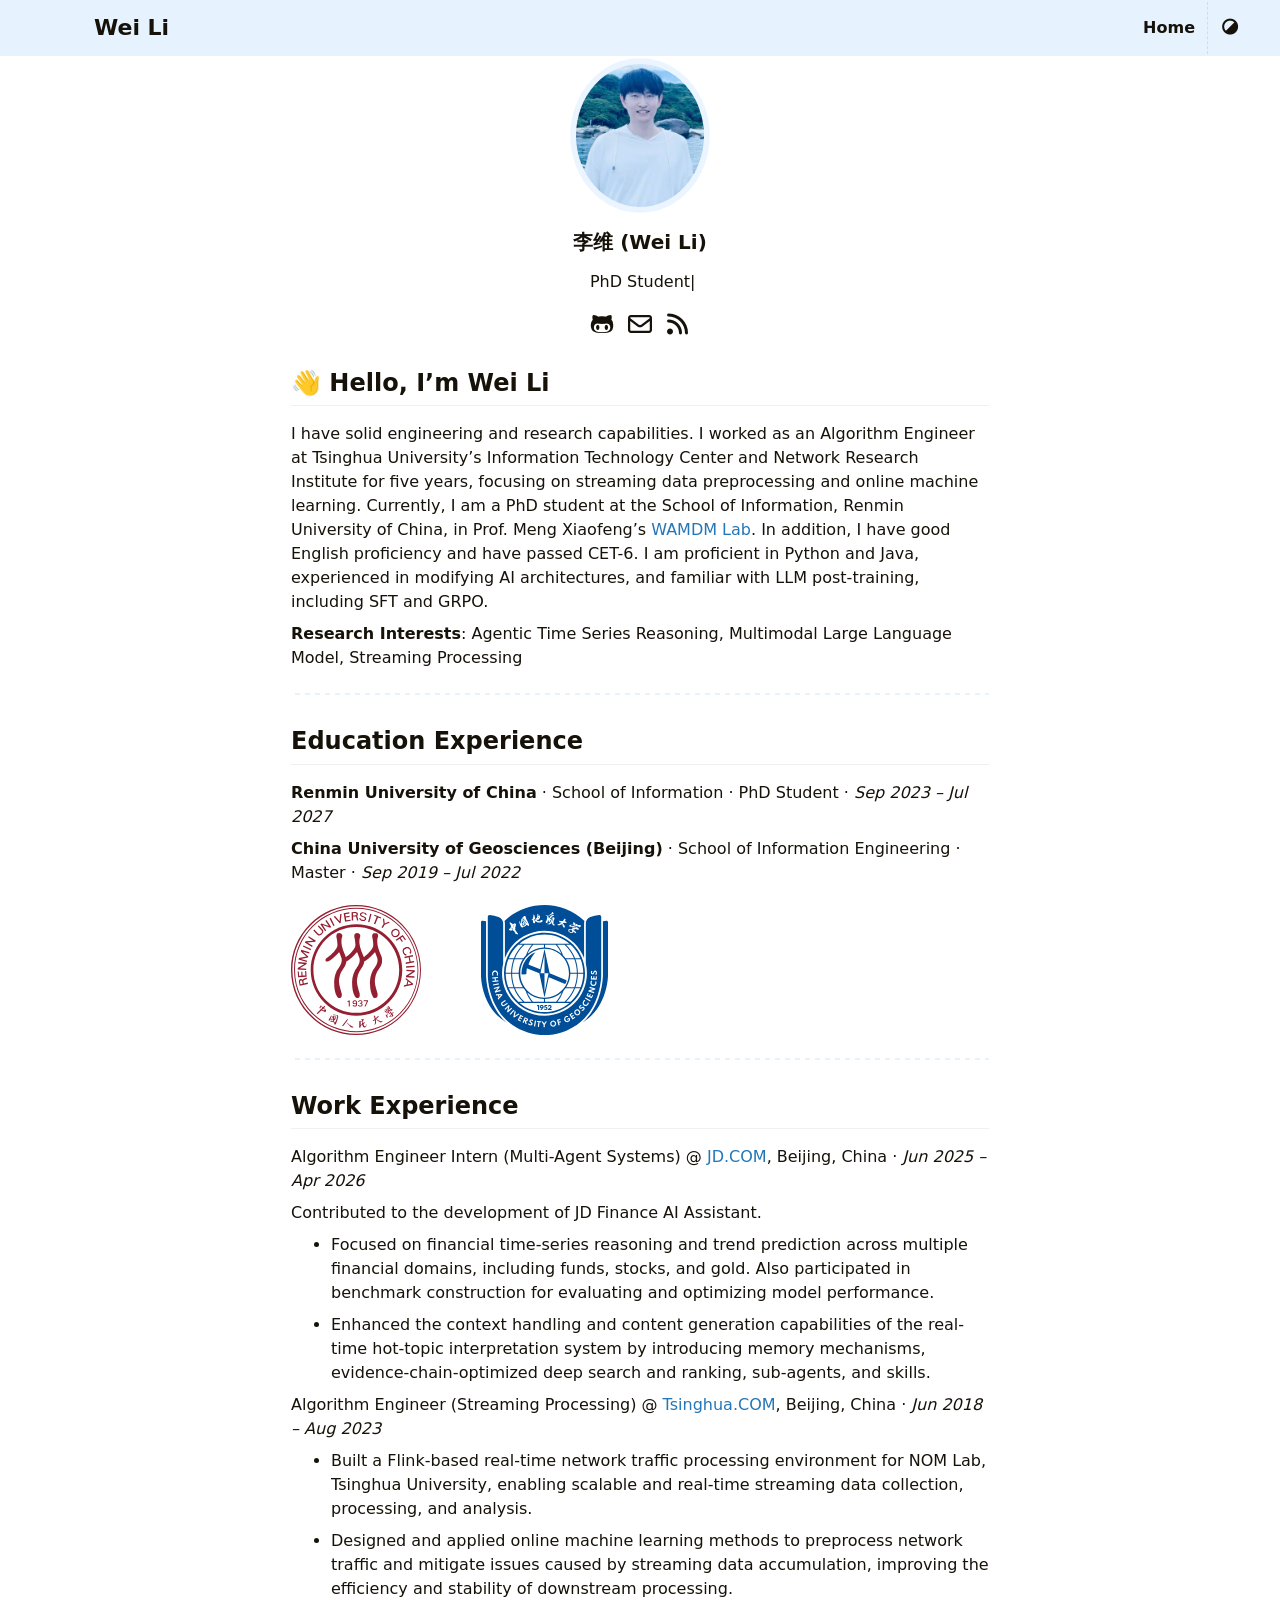
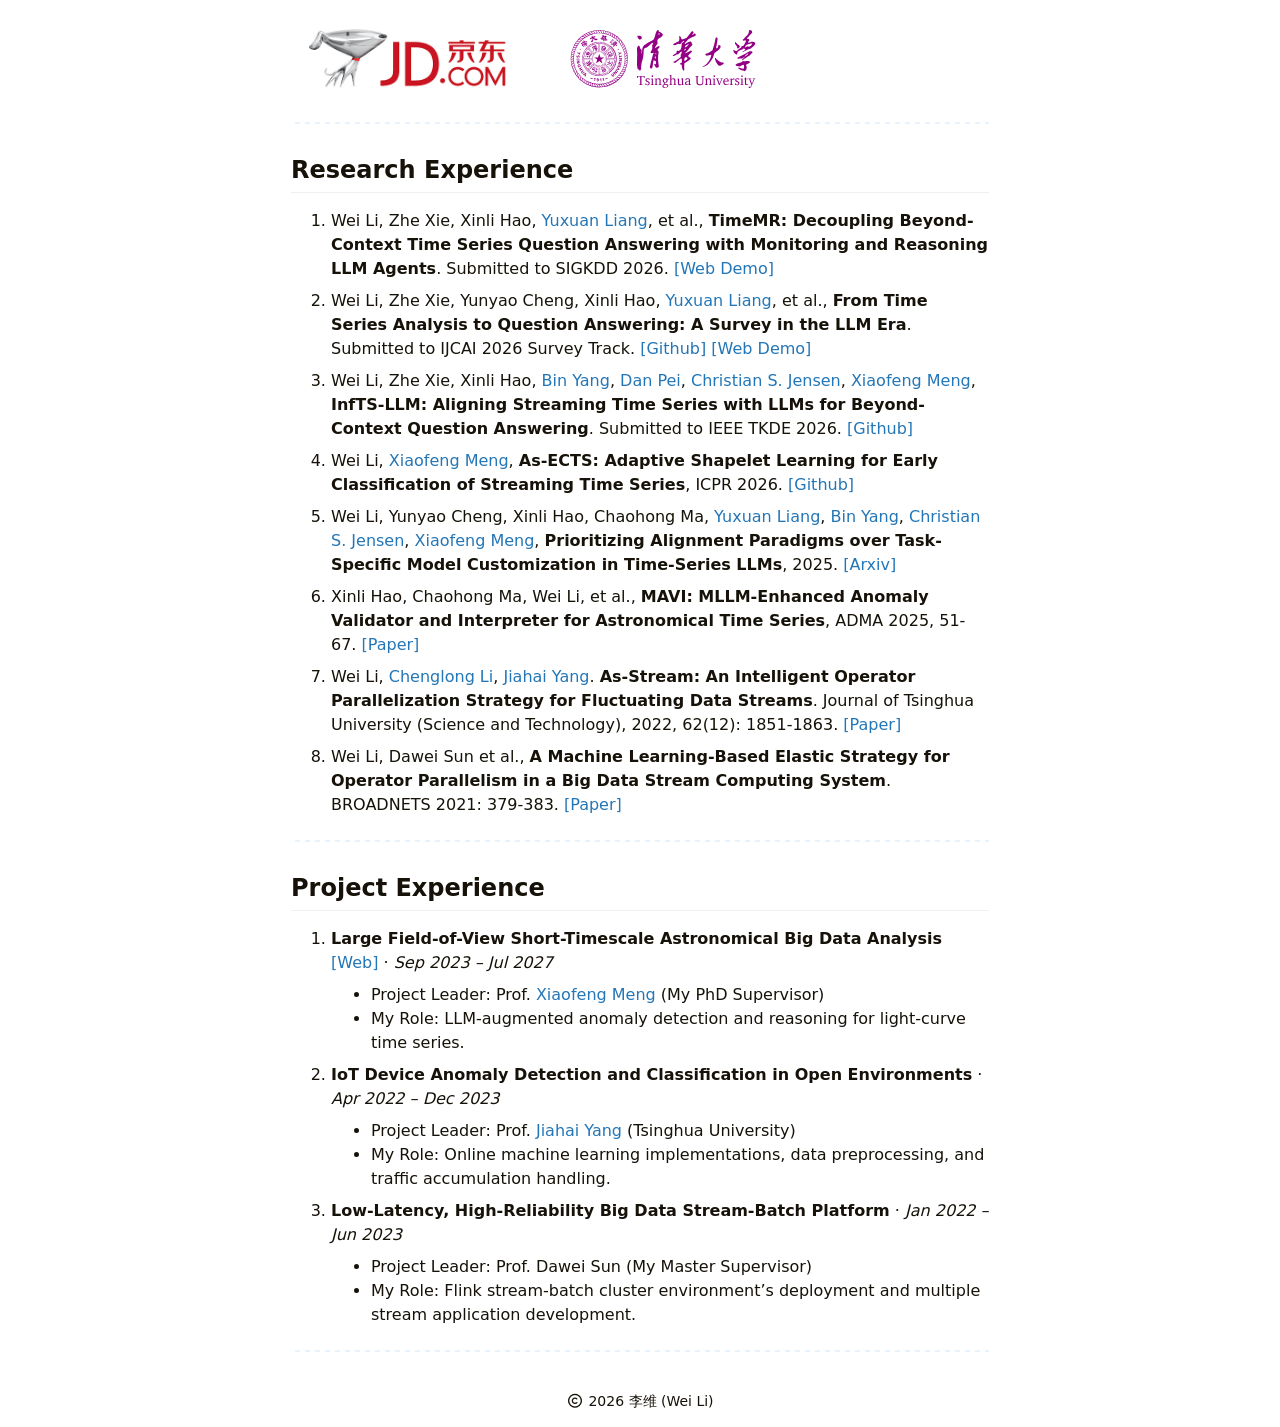
==== commit 5bd795e5: "Update 2026.3" ====
--- a/index.html
+++ b/index.html
@@ -9,7 +9,7 @@
 <meta name="description" content="">
   <meta itemprop="name" content="Wei Li | PhD Student">
   <meta itemprop="description" content="👋 Hello, I’m Wei Li I have solid engineering and research capabilities. I worked as an Algorithm Engineer at Tsinghua University’s Information Technology Center and Network Research Institute for five years, focusing on streaming data preprocessing and online machine learning. Currently, I am a PhD student at the School of Information, Renmin University of China, in Prof. Meng Xiaofeng’s WAMDM Lab. In addition, I have good English proficiency and have passed CET-6. I am proficient in Python and Java, experienced in modifying AI architectures, and familiar with LLM post-training, including SFT and GRPO.">
-  <meta itemprop="wordCount" content="525"><meta property="og:url" content="http://localhost:1313/">
+  <meta itemprop="wordCount" content="605"><meta property="og:url" content="http://localhost:1313/">
   <meta property="og:site_name" content="Wei Li | PhD Student">
   <meta property="og:title" content="Wei Li | PhD Student">
   <meta property="og:description" content="👋 Hello, I’m Wei Li I have solid engineering and research capabilities. I worked as an Algorithm Engineer at Tsinghua University’s Information Technology Center and Network Research Institute for five years, focusing on streaming data preprocessing and online machine learning. Currently, I am a PhD student at the School of Information, Renmin University of China, in Prof. Meng Xiaofeng’s WAMDM Lab. In addition, I have good English proficiency and have passed CET-6. I am proficient in Python and Java, experienced in modifying AI architectures, and familiar with LLM post-training, including SFT and GRPO.">
@@ -84,14 +84,23 @@
     <svg class="octicon octicon-link" viewBox="0 0 16 16" version="1.1" width="16" height="16" aria-hidden="true"><path d="m7.775 3.275 1.25-1.25a3.5 3.5 0 1 1 4.95 4.95l-2.5 2.5a3.5 3.5 0 0 1-4.95 0 .751.751 0 0 1 .018-1.042.751.751 0 0 1 1.042-.018 1.998 1.998 0 0 0 2.83 0l2.5-2.5a2.002 2.002 0 0 0-2.83-2.83l-1.25 1.25a.751.751 0 0 1-1.042-.018.751.751 0 0 1-.018-1.042Zm-4.69 9.64a1.998 1.998 0 0 0 2.83 0l1.25-1.25a.751.751 0 0 1 1.042.018.751.751 0 0 1 .018 1.042l-1.25 1.25a3.5 3.5 0 1 1-4.95-4.95l2.5-2.5a3.5 3.5 0 0 1 4.95 0 .751.751 0 0 1-.018 1.042.751.751 0 0 1-1.042.018 1.998 1.998 0 0 0-2.83 0l-2.5 2.5a1.998 1.998 0 0 0 0 2.83Z"></path></svg>
   </a>
 </h2><p>Algorithm Engineer Intern (Multi-Agent Systems) @ <a href="https://jr.jd.com/" target="_blank" rel="external nofollow noopener noreferrer">JD.COM</a>, Beijing, China · <em>Jun 2025 – Apr 2026</em></p>
+<p>Contributed to the development of JD Finance AI Assistant.</p>
 <ul>
-<li>JD Finance&rsquo;s AI Assistant, focusing on financial time-series analysis for funds, stocks, and gold.</li>
-<li>Real-time hot-topic interpretation and multimodal content generation based on LLM-based multi-agent technology.</li>
+<li>
+<p>Focused on financial time-series reasoning and trend prediction across multiple financial domains, including funds, stocks, and gold. Also participated in benchmark construction for evaluating and optimizing model performance.</p>
+</li>
+<li>
+<p>Enhanced the context handling and content generation capabilities of the real-time hot-topic interpretation system by introducing memory mechanisms, evidence-chain-optimized deep search and ranking, sub-agents, and skills.</p>
+</li>
 </ul>
 <p>Algorithm Engineer (Streaming Processing) @ <a href="https://www.insc.tsinghua.edu.cn/" target="_blank" rel="external nofollow noopener noreferrer">Tsinghua.COM</a>, Beijing, China · <em>Jun 2018 – Aug 2023</em></p>
 <ul>
-<li>Built a Flink-based streaming network traffic environment for NOM Lab, Tsinghua University.</li>
-<li>Applied online machine learning to preprocess network traffic for streaming data accumulation issues.</li>
+<li>
+<p>Built a Flink-based real-time network traffic processing environment for NOM Lab, Tsinghua University, enabling scalable and real-time streaming data collection, processing, and analysis.</p>
+</li>
+<li>
+<p>Designed and applied online machine learning methods to preprocess network traffic and mitigate issues caused by streaming data accumulation, improving the efficiency and stability of downstream processing.</p>
+</li>
 </ul>
 <div style="display: flex; gap: 20px; margin-top: -30px; margin-bottom: -40px;">
   <img src="/JD.png" alt="JD" style="height: 100px; margin-top: 30px;">
@@ -111,6 +120,9 @@
 </li>
 <li>
 <p>Wei Li, Zhe Xie, Xinli Hao, <a href="https://binyangdk.github.io/" target="_blank" rel="external nofollow noopener noreferrer">Bin Yang</a>, <a href="https://netman.aiops.org/~peidan/" target="_blank" rel="external nofollow noopener noreferrer">Dan Pei</a>, <a href="https://csj.cs.aau.dk/" target="_blank" rel="external nofollow noopener noreferrer">Christian S. Jensen</a>, <a href="http://idke.ruc.edu.cn/ry/js/index.htm" target="_blank" rel="external nofollow noopener noreferrer">Xiaofeng Meng</a>, <strong>InfTS-LLM: Aligning Streaming Time Series with LLMs for Beyond-Context Question Answering</strong>. Submitted to IEEE TKDE 2026. <a href="https://github.com/Leeway-95/InfTS-LLM" target="_blank" rel="external nofollow noopener noreferrer">[Github]</a></p>
+</li>
+<li>
+<p>Wei Li, <a href="http://idke.ruc.edu.cn/ry/js/index.htm" target="_blank" rel="external nofollow noopener noreferrer">Xiaofeng Meng</a>, <strong>As-ECTS: Adaptive Shapelet Learning for Early Classification of Streaming Time Series</strong>, ICPR 2026. <a href="https://github.com/Leeway-95/As-ECTS" target="_blank" rel="external nofollow noopener noreferrer">[Github]</a></p>
 </li>
 <li>
 <p>Wei Li, Yunyao Cheng, Xinli Hao, Chaohong Ma, <a href="https://facultyprofiles.hkust-gz.edu.cn/faculty-personal-page/LIANG-Yuxuan/yuxuanliang" target="_blank" rel="external nofollow noopener noreferrer">Yuxuan Liang</a>, <a href="https://binyangdk.github.io/" target="_blank" rel="external nofollow noopener noreferrer">Bin Yang</a>, <a href="https://csj.cs.aau.dk/" target="_blank" rel="external nofollow noopener noreferrer">Christian S. Jensen</a>, <a href="http://idke.ruc.edu.cn/ry/js/index.htm" target="_blank" rel="external nofollow noopener noreferrer">Xiaofeng Meng</a>, <strong>Prioritizing Alignment Paradigms over Task-Specific Model Customization in Time-Series LLMs</strong>, 2025. <a href="https://arxiv.org/abs/2506.11512" target="_blank" rel="external nofollow noopener noreferrer">[Arxiv]</a></p>
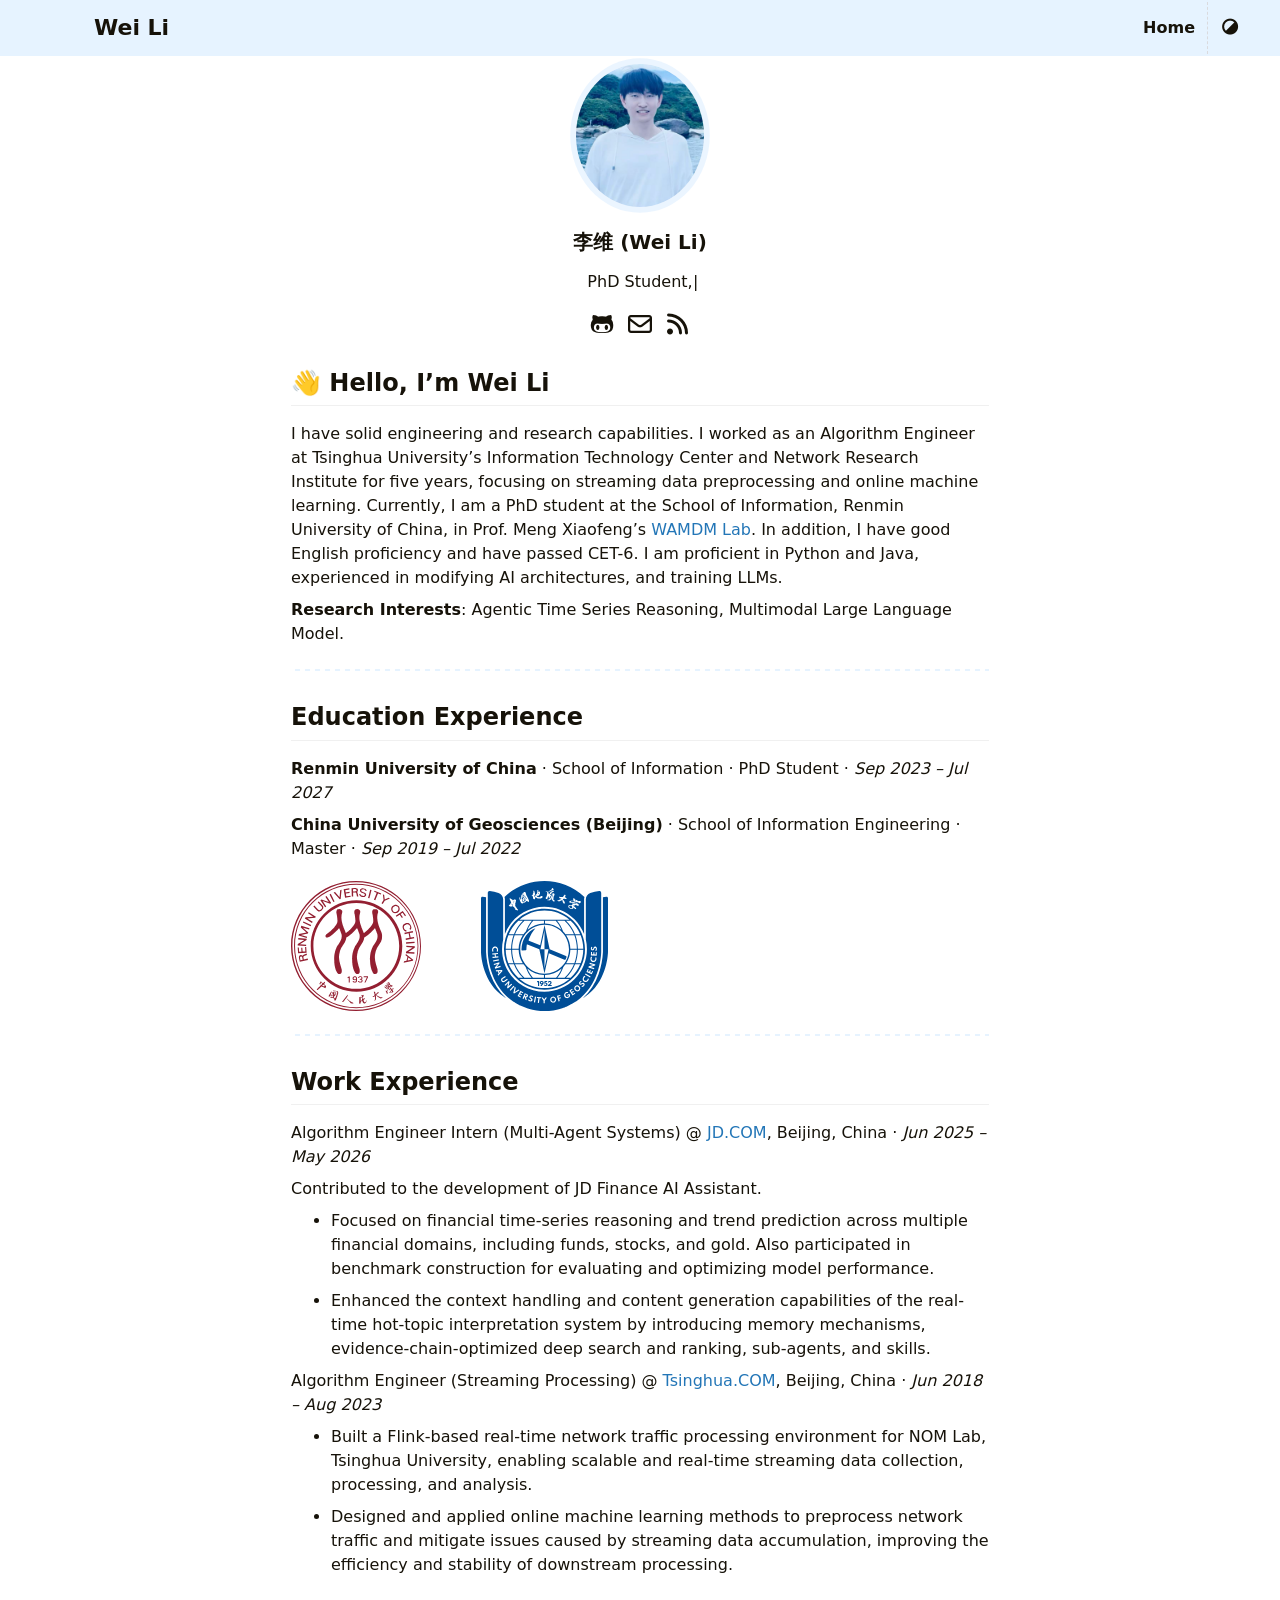
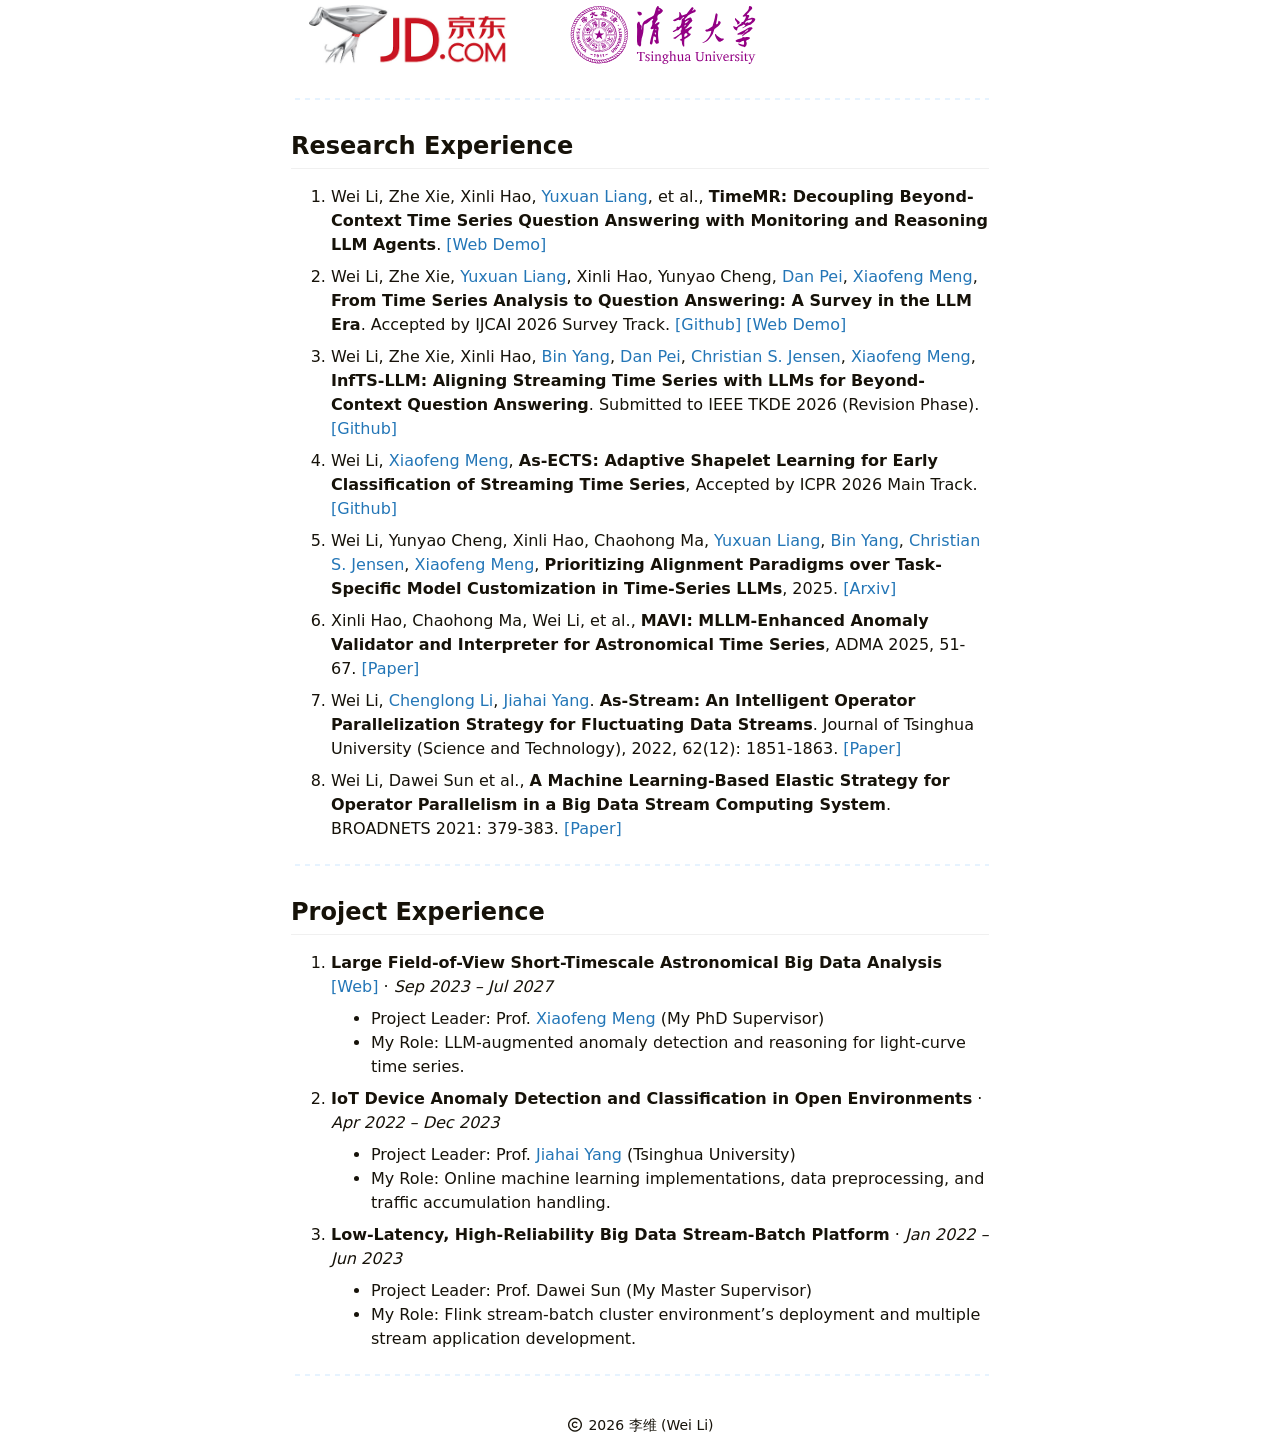
==== commit 430defa8: "Update 2026.5" ====
--- a/index.html
+++ b/index.html
@@ -8,17 +8,17 @@
     <title>Wei Li | PhD Student</title><meta name="author" content="李维 (Wei Li)">
 <meta name="description" content="">
   <meta itemprop="name" content="Wei Li | PhD Student">
-  <meta itemprop="description" content="👋 Hello, I’m Wei Li I have solid engineering and research capabilities. I worked as an Algorithm Engineer at Tsinghua University’s Information Technology Center and Network Research Institute for five years, focusing on streaming data preprocessing and online machine learning. Currently, I am a PhD student at the School of Information, Renmin University of China, in Prof. Meng Xiaofeng’s WAMDM Lab. In addition, I have good English proficiency and have passed CET-6. I am proficient in Python and Java, experienced in modifying AI architectures, and familiar with LLM post-training, including SFT and GRPO.">
-  <meta itemprop="wordCount" content="605"><meta property="og:url" content="http://localhost:1313/">
+  <meta itemprop="description" content="👋 Hello, I’m Wei Li I have solid engineering and research capabilities. I worked as an Algorithm Engineer at Tsinghua University’s Information Technology Center and Network Research Institute for five years, focusing on streaming data preprocessing and online machine learning. Currently, I am a PhD student at the School of Information, Renmin University of China, in Prof. Meng Xiaofeng’s WAMDM Lab. In addition, I have good English proficiency and have passed CET-6. I am proficient in Python and Java, experienced in modifying AI architectures, and training LLMs.">
+  <meta itemprop="wordCount" content="601"><meta property="og:url" content="http://localhost:1313/">
   <meta property="og:site_name" content="Wei Li | PhD Student">
   <meta property="og:title" content="Wei Li | PhD Student">
-  <meta property="og:description" content="👋 Hello, I’m Wei Li I have solid engineering and research capabilities. I worked as an Algorithm Engineer at Tsinghua University’s Information Technology Center and Network Research Institute for five years, focusing on streaming data preprocessing and online machine learning. Currently, I am a PhD student at the School of Information, Renmin University of China, in Prof. Meng Xiaofeng’s WAMDM Lab. In addition, I have good English proficiency and have passed CET-6. I am proficient in Python and Java, experienced in modifying AI architectures, and familiar with LLM post-training, including SFT and GRPO.">
+  <meta property="og:description" content="👋 Hello, I’m Wei Li I have solid engineering and research capabilities. I worked as an Algorithm Engineer at Tsinghua University’s Information Technology Center and Network Research Institute for five years, focusing on streaming data preprocessing and online machine learning. Currently, I am a PhD student at the School of Information, Renmin University of China, in Prof. Meng Xiaofeng’s WAMDM Lab. In addition, I have good English proficiency and have passed CET-6. I am proficient in Python and Java, experienced in modifying AI architectures, and training LLMs.">
   <meta property="og:locale" content="en">
   <meta property="og:type" content="website">
 
   <meta name="twitter:card" content="summary">
   <meta name="twitter:title" content="Wei Li | PhD Student">
-  <meta name="twitter:description" content="👋 Hello, I’m Wei Li I have solid engineering and research capabilities. I worked as an Algorithm Engineer at Tsinghua University’s Information Technology Center and Network Research Institute for five years, focusing on streaming data preprocessing and online machine learning. Currently, I am a PhD student at the School of Information, Renmin University of China, in Prof. Meng Xiaofeng’s WAMDM Lab. In addition, I have good English proficiency and have passed CET-6. I am proficient in Python and Java, experienced in modifying AI architectures, and familiar with LLM post-training, including SFT and GRPO.">
+  <meta name="twitter:description" content="👋 Hello, I’m Wei Li I have solid engineering and research capabilities. I worked as an Algorithm Engineer at Tsinghua University’s Information Technology Center and Network Research Institute for five years, focusing on streaming data preprocessing and online machine learning. Currently, I am a PhD student at the School of Information, Renmin University of China, in Prof. Meng Xiaofeng’s WAMDM Lab. In addition, I have good English proficiency and have passed CET-6. I am proficient in Python and Java, experienced in modifying AI architectures, and training LLMs.">
 <meta name="application-name" content="FixIt">
 <meta name="apple-mobile-web-app-title" content="FixIt"><meta name="theme-color" data-light="#f8f8f8" data-dark="#252627" content="#f8f8f8"><meta name="msapplication-TileColor" content="#da532c"><link rel="icon" href="/fixit.svg"><link rel="apple-touch-icon" sizes="180x180" href="/apple-touch-icon.png"><link rel="mask-icon" href="/safari-pinned-tab.svg" color="#007bff"><link rel="canonical" type="text/html" href="http://localhost:1313/" title="Wei Li | PhD Student" /><link rel="alternate" type="application/rss+xml" href="http://localhost:1313/index.xml" title="Wei Li | PhD Student"><link rel="stylesheet" href="/css/config.min.css"><link rel="stylesheet" href="/css/style.min.css"><link rel="preload" href="/lib/fontawesome-free/all.min.css" as="style" onload="this.removeAttribute('onload');this.rel='stylesheet'">
     <noscript><link rel="stylesheet" href="/lib/fontawesome-free/all.min.css"></noscript><link rel="preload" href="/lib/animate/animate.min.css" as="style" onload="this.removeAttribute('onload');this.rel='stylesheet'">
@@ -65,8 +65,8 @@
   <a href="#-hello-im-wei-li" class="heading-mark">
     <svg class="octicon octicon-link" viewBox="0 0 16 16" version="1.1" width="16" height="16" aria-hidden="true"><path d="m7.775 3.275 1.25-1.25a3.5 3.5 0 1 1 4.95 4.95l-2.5 2.5a3.5 3.5 0 0 1-4.95 0 .751.751 0 0 1 .018-1.042.751.751 0 0 1 1.042-.018 1.998 1.998 0 0 0 2.83 0l2.5-2.5a2.002 2.002 0 0 0-2.83-2.83l-1.25 1.25a.751.751 0 0 1-1.042-.018.751.751 0 0 1-.018-1.042Zm-4.69 9.64a1.998 1.998 0 0 0 2.83 0l1.25-1.25a.751.751 0 0 1 1.042.018.751.751 0 0 1 .018 1.042l-1.25 1.25a3.5 3.5 0 1 1-4.95-4.95l2.5-2.5a3.5 3.5 0 0 1 4.95 0 .751.751 0 0 1-.018 1.042.751.751 0 0 1-1.042.018 1.998 1.998 0 0 0-2.83 0l-2.5 2.5a1.998 1.998 0 0 0 0 2.83Z"></path></svg>
   </a>
-</h2><p>I have solid engineering and research capabilities. I worked as an Algorithm Engineer at Tsinghua University&rsquo;s Information Technology Center and Network Research Institute for five years, focusing on streaming data preprocessing and online machine learning. Currently, I am a PhD student at the School of Information, Renmin University of China, in Prof. Meng Xiaofeng&rsquo;s <a href="http://idke.ruc.edu.cn/" target="_blank" rel="external nofollow noopener noreferrer">WAMDM Lab</a>. In addition, I have good English proficiency and have passed CET-6. I am proficient in Python and Java, experienced in modifying AI architectures, and familiar with LLM post-training, including SFT and GRPO.</p>
-<p><strong>Research Interests</strong>: Agentic Time Series Reasoning, Multimodal Large Language Model, Streaming Processing</p>
+</h2><p>I have solid engineering and research capabilities. I worked as an Algorithm Engineer at Tsinghua University&rsquo;s Information Technology Center and Network Research Institute for five years, focusing on streaming data preprocessing and online machine learning. Currently, I am a PhD student at the School of Information, Renmin University of China, in Prof. Meng Xiaofeng&rsquo;s <a href="http://idke.ruc.edu.cn/" target="_blank" rel="external nofollow noopener noreferrer">WAMDM Lab</a>. In addition, I have good English proficiency and have passed CET-6. I am proficient in Python and Java, experienced in modifying AI architectures, and training LLMs.</p>
+<p><strong>Research Interests</strong>: Agentic Time Series Reasoning, Multimodal Large Language Model.</p>
 <hr>
 <h2 class="heading-element" id="education-experience"><span>Education Experience</span>
   <a href="#education-experience" class="heading-mark">
@@ -83,7 +83,7 @@
   <a href="#work-experience" class="heading-mark">
     <svg class="octicon octicon-link" viewBox="0 0 16 16" version="1.1" width="16" height="16" aria-hidden="true"><path d="m7.775 3.275 1.25-1.25a3.5 3.5 0 1 1 4.95 4.95l-2.5 2.5a3.5 3.5 0 0 1-4.95 0 .751.751 0 0 1 .018-1.042.751.751 0 0 1 1.042-.018 1.998 1.998 0 0 0 2.83 0l2.5-2.5a2.002 2.002 0 0 0-2.83-2.83l-1.25 1.25a.751.751 0 0 1-1.042-.018.751.751 0 0 1-.018-1.042Zm-4.69 9.64a1.998 1.998 0 0 0 2.83 0l1.25-1.25a.751.751 0 0 1 1.042.018.751.751 0 0 1 .018 1.042l-1.25 1.25a3.5 3.5 0 1 1-4.95-4.95l2.5-2.5a3.5 3.5 0 0 1 4.95 0 .751.751 0 0 1-.018 1.042.751.751 0 0 1-1.042.018 1.998 1.998 0 0 0-2.83 0l-2.5 2.5a1.998 1.998 0 0 0 0 2.83Z"></path></svg>
   </a>
-</h2><p>Algorithm Engineer Intern (Multi-Agent Systems) @ <a href="https://jr.jd.com/" target="_blank" rel="external nofollow noopener noreferrer">JD.COM</a>, Beijing, China · <em>Jun 2025 – Apr 2026</em></p>
+</h2><p>Algorithm Engineer Intern (Multi-Agent Systems) @ <a href="https://jr.jd.com/" target="_blank" rel="external nofollow noopener noreferrer">JD.COM</a>, Beijing, China · <em>Jun 2025 – May 2026</em></p>
 <p>Contributed to the development of JD Finance AI Assistant.</p>
 <ul>
 <li>
@@ -113,16 +113,16 @@
   </a>
 </h2><ol>
 <li>
-<p>Wei Li, Zhe Xie, Xinli Hao, <a href="https://facultyprofiles.hkust-gz.edu.cn/faculty-personal-page/LIANG-Yuxuan/yuxuanliang" target="_blank" rel="external nofollow noopener noreferrer">Yuxuan Liang</a>, et al., <strong>TimeMR: Decoupling Beyond-Context Time Series Question Answering with Monitoring and Reasoning LLM Agents</strong>. Submitted to SIGKDD 2026. <a href="http://202.112.113.249:8889/paper/" target="_blank" rel="external nofollow noopener noreferrer">[Web Demo]</a></p>
+<p>Wei Li, Zhe Xie, Xinli Hao, <a href="https://facultyprofiles.hkust-gz.edu.cn/faculty-personal-page/LIANG-Yuxuan/yuxuanliang" target="_blank" rel="external nofollow noopener noreferrer">Yuxuan Liang</a>, et al., <strong>TimeMR: Decoupling Beyond-Context Time Series Question Answering with Monitoring and Reasoning LLM Agents</strong>. <a href="http://202.112.113.249:8889/paper/" target="_blank" rel="external nofollow noopener noreferrer">[Web Demo]</a></p>
 </li>
 <li>
-<p>Wei Li, Zhe Xie, Yunyao Cheng, Xinli Hao, <a href="https://facultyprofiles.hkust-gz.edu.cn/faculty-personal-page/LIANG-Yuxuan/yuxuanliang" target="_blank" rel="external nofollow noopener noreferrer">Yuxuan Liang</a>, et al., <strong>From Time Series Analysis to Question Answering: A Survey in the LLM Era</strong>. Submitted to IJCAI 2026 Survey Track. <a href="https://github.com/Leeway-95/TSA-TSQA-with-LLMs" target="_blank" rel="external nofollow noopener noreferrer">[Github]</a> <a href="http://202.112.113.249:8889/paper/view/example.pdf" target="_blank" rel="external nofollow noopener noreferrer">[Web Demo]</a></p>
+<p>Wei Li, Zhe Xie, <a href="https://facultyprofiles.hkust-gz.edu.cn/faculty-personal-page/LIANG-Yuxuan/yuxuanliang" target="_blank" rel="external nofollow noopener noreferrer">Yuxuan Liang</a>, Xinli Hao, Yunyao Cheng, <a href="https://netman.aiops.org/~peidan/" target="_blank" rel="external nofollow noopener noreferrer">Dan Pei</a>, <a href="http://idke.ruc.edu.cn/ry/js/index.htm" target="_blank" rel="external nofollow noopener noreferrer">Xiaofeng Meng</a>, <strong>From Time Series Analysis to Question Answering: A Survey in the LLM Era</strong>. Accepted by IJCAI 2026 Survey Track. <a href="https://github.com/Leeway-95/TSA-TSQA-with-LLMs" target="_blank" rel="external nofollow noopener noreferrer">[Github]</a> <a href="http://202.112.113.249:8889/paper/view/example.pdf" target="_blank" rel="external nofollow noopener noreferrer">[Web Demo]</a></p>
 </li>
 <li>
-<p>Wei Li, Zhe Xie, Xinli Hao, <a href="https://binyangdk.github.io/" target="_blank" rel="external nofollow noopener noreferrer">Bin Yang</a>, <a href="https://netman.aiops.org/~peidan/" target="_blank" rel="external nofollow noopener noreferrer">Dan Pei</a>, <a href="https://csj.cs.aau.dk/" target="_blank" rel="external nofollow noopener noreferrer">Christian S. Jensen</a>, <a href="http://idke.ruc.edu.cn/ry/js/index.htm" target="_blank" rel="external nofollow noopener noreferrer">Xiaofeng Meng</a>, <strong>InfTS-LLM: Aligning Streaming Time Series with LLMs for Beyond-Context Question Answering</strong>. Submitted to IEEE TKDE 2026. <a href="https://github.com/Leeway-95/InfTS-LLM" target="_blank" rel="external nofollow noopener noreferrer">[Github]</a></p>
+<p>Wei Li, Zhe Xie, Xinli Hao, <a href="https://binyangdk.github.io/" target="_blank" rel="external nofollow noopener noreferrer">Bin Yang</a>, <a href="https://netman.aiops.org/~peidan/" target="_blank" rel="external nofollow noopener noreferrer">Dan Pei</a>, <a href="https://csj.cs.aau.dk/" target="_blank" rel="external nofollow noopener noreferrer">Christian S. Jensen</a>, <a href="http://idke.ruc.edu.cn/ry/js/index.htm" target="_blank" rel="external nofollow noopener noreferrer">Xiaofeng Meng</a>, <strong>InfTS-LLM: Aligning Streaming Time Series with LLMs for Beyond-Context Question Answering</strong>. Submitted to IEEE TKDE 2026 (Revision Phase). <a href="https://github.com/Leeway-95/InfTS-LLM" target="_blank" rel="external nofollow noopener noreferrer">[Github]</a></p>
 </li>
 <li>
-<p>Wei Li, <a href="http://idke.ruc.edu.cn/ry/js/index.htm" target="_blank" rel="external nofollow noopener noreferrer">Xiaofeng Meng</a>, <strong>As-ECTS: Adaptive Shapelet Learning for Early Classification of Streaming Time Series</strong>, ICPR 2026. <a href="https://github.com/Leeway-95/As-ECTS" target="_blank" rel="external nofollow noopener noreferrer">[Github]</a></p>
+<p>Wei Li, <a href="http://idke.ruc.edu.cn/ry/js/index.htm" target="_blank" rel="external nofollow noopener noreferrer">Xiaofeng Meng</a>, <strong>As-ECTS: Adaptive Shapelet Learning for Early Classification of Streaming Time Series</strong>, Accepted by ICPR 2026 Main Track. <a href="https://github.com/Leeway-95/As-ECTS" target="_blank" rel="external nofollow noopener noreferrer">[Github]</a></p>
 </li>
 <li>
 <p>Wei Li, Yunyao Cheng, Xinli Hao, Chaohong Ma, <a href="https://facultyprofiles.hkust-gz.edu.cn/faculty-personal-page/LIANG-Yuxuan/yuxuanliang" target="_blank" rel="external nofollow noopener noreferrer">Yuxuan Liang</a>, <a href="https://binyangdk.github.io/" target="_blank" rel="external nofollow noopener noreferrer">Bin Yang</a>, <a href="https://csj.cs.aau.dk/" target="_blank" rel="external nofollow noopener noreferrer">Christian S. Jensen</a>, <a href="http://idke.ruc.edu.cn/ry/js/index.htm" target="_blank" rel="external nofollow noopener noreferrer">Xiaofeng Meng</a>, <strong>Prioritizing Alignment Paradigms over Task-Specific Model Customization in Time-Series LLMs</strong>, 2025. <a href="https://arxiv.org/abs/2506.11512" target="_blank" rel="external nofollow noopener noreferrer">[Arxiv]</a></p>
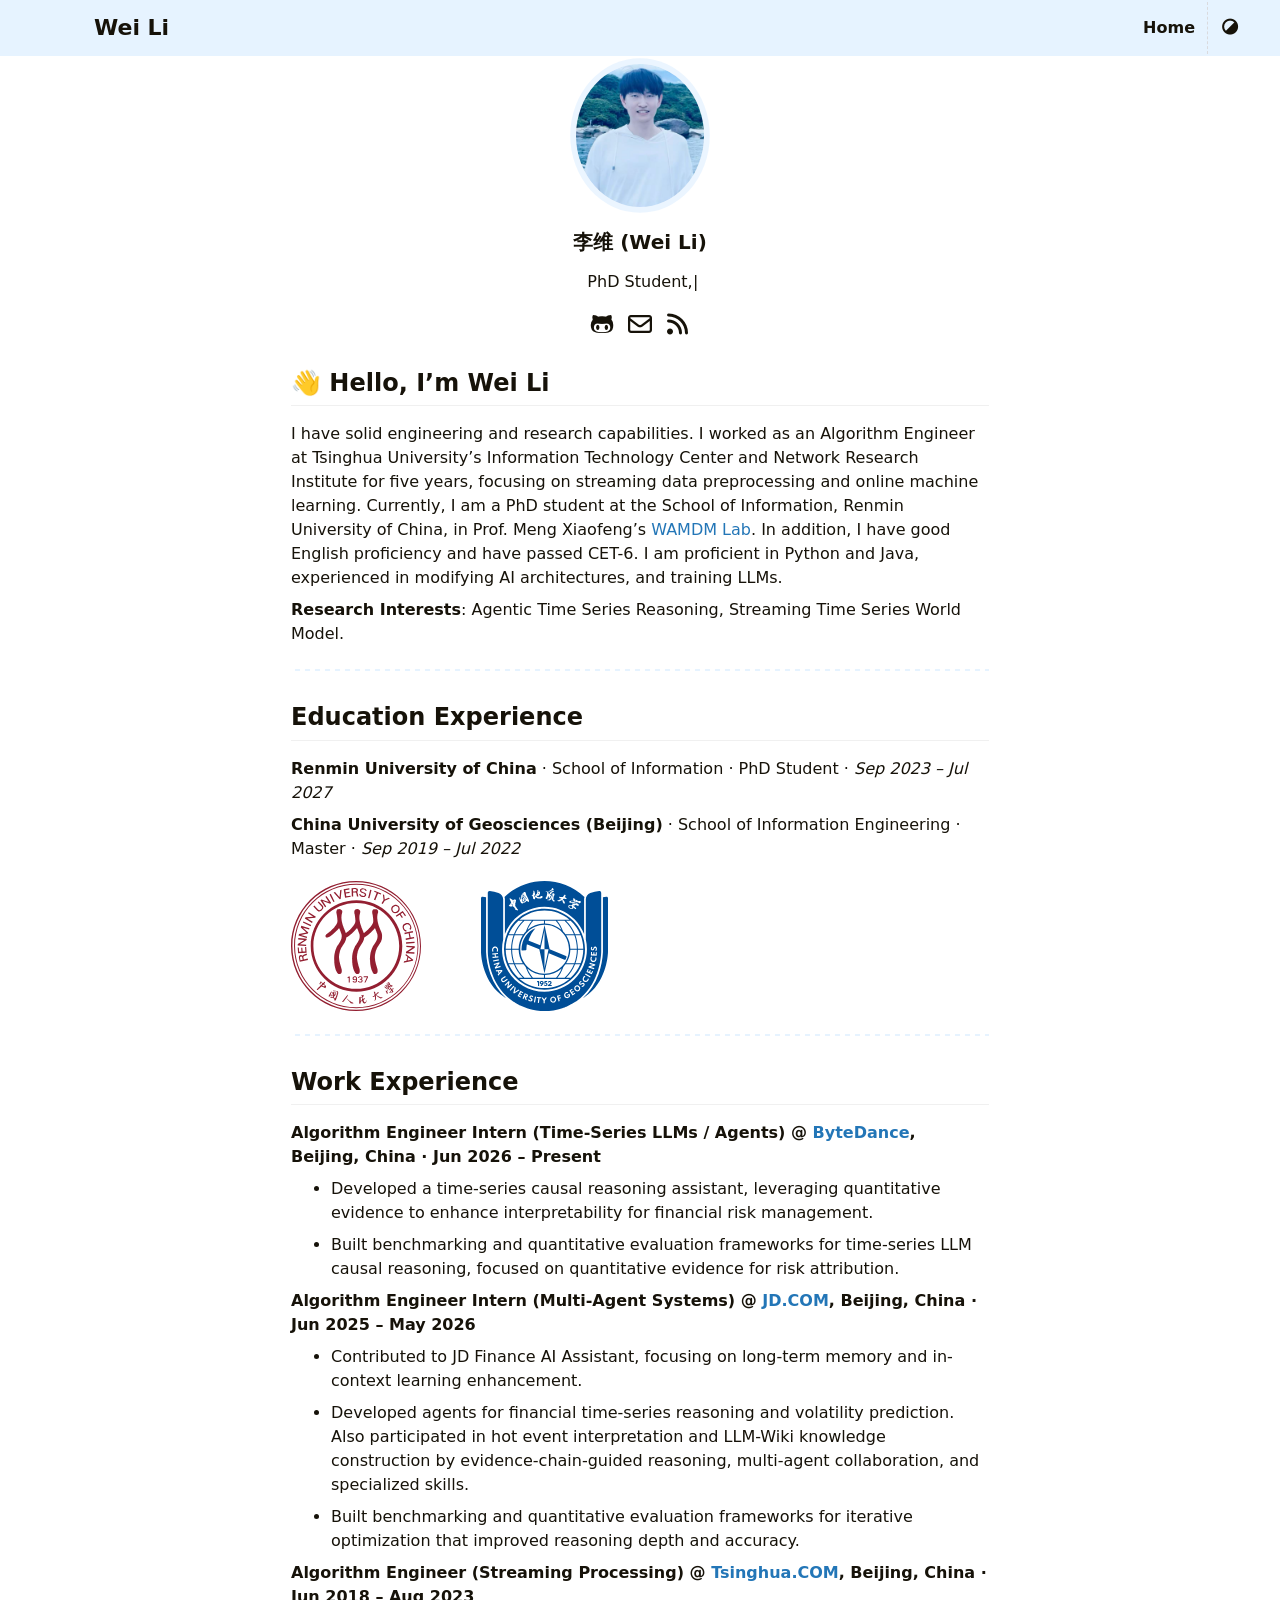
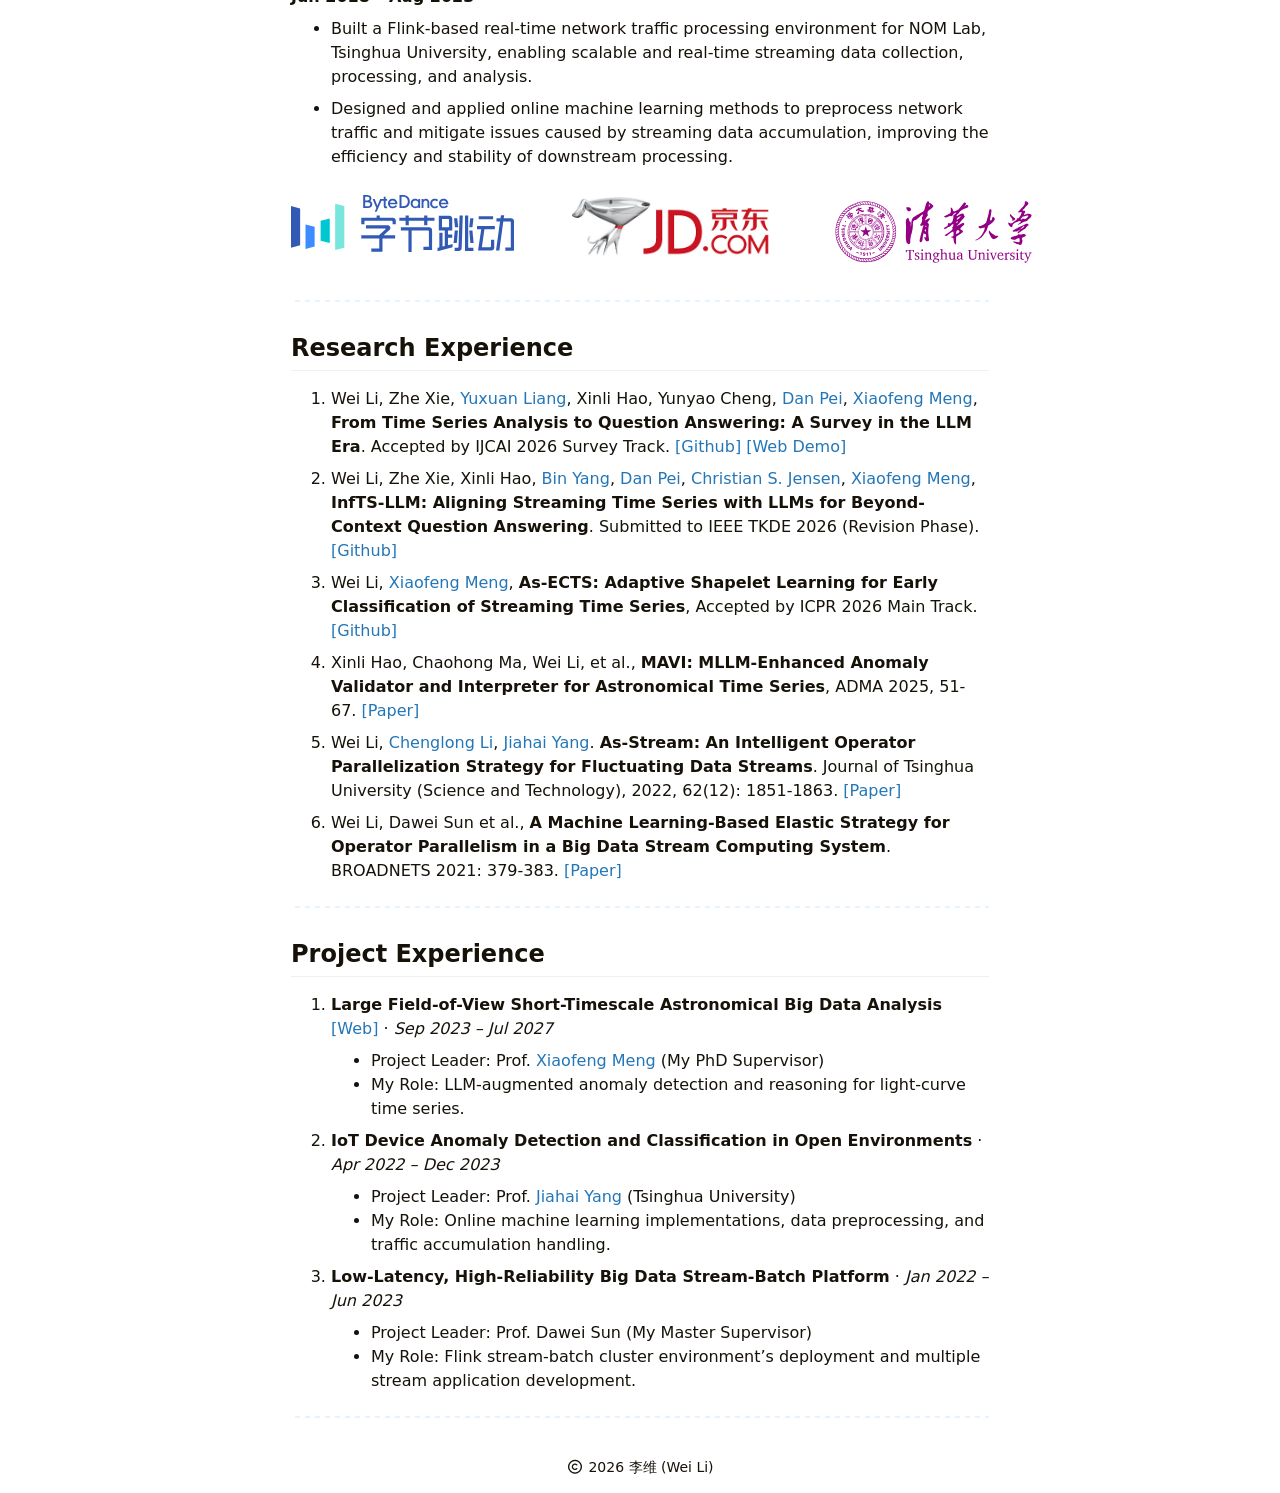
==== commit 850111da: "Update 2026.7" ====
--- a/index.html
+++ b/index.html
@@ -1,24 +1,24 @@
 <!DOCTYPE html>
 <html itemscope itemtype="http://schema.org/WebPage" lang="en">
   <head>
-	<meta name="generator" content="Hugo 0.157.0"><script src="/livereload.js?mindelay=10&amp;v=2&amp;port=1313&amp;path=livereload" data-no-instant defer></script>
+	<meta name="generator" content="Hugo 0.163.3"><script src="/livereload.js?mindelay=10&amp;v=2&amp;port=1313&amp;path=livereload" data-no-instant defer></script>
     <meta charset="utf-8">
     <meta name="viewport" content="width=device-width, initial-scale=1, maximum-scale=2">
     <meta name="robots" content="noodp" />
     <title>Wei Li | PhD Student</title><meta name="author" content="李维 (Wei Li)">
 <meta name="description" content="">
-  <meta itemprop="name" content="Wei Li | PhD Student">
-  <meta itemprop="description" content="👋 Hello, I’m Wei Li I have solid engineering and research capabilities. I worked as an Algorithm Engineer at Tsinghua University’s Information Technology Center and Network Research Institute for five years, focusing on streaming data preprocessing and online machine learning. Currently, I am a PhD student at the School of Information, Renmin University of China, in Prof. Meng Xiaofeng’s WAMDM Lab. In addition, I have good English proficiency and have passed CET-6. I am proficient in Python and Java, experienced in modifying AI architectures, and training LLMs.">
-  <meta itemprop="wordCount" content="601"><meta property="og:url" content="http://localhost:1313/">
-  <meta property="og:site_name" content="Wei Li | PhD Student">
-  <meta property="og:title" content="Wei Li | PhD Student">
-  <meta property="og:description" content="👋 Hello, I’m Wei Li I have solid engineering and research capabilities. I worked as an Algorithm Engineer at Tsinghua University’s Information Technology Center and Network Research Institute for five years, focusing on streaming data preprocessing and online machine learning. Currently, I am a PhD student at the School of Information, Renmin University of China, in Prof. Meng Xiaofeng’s WAMDM Lab. In addition, I have good English proficiency and have passed CET-6. I am proficient in Python and Java, experienced in modifying AI architectures, and training LLMs.">
-  <meta property="og:locale" content="en">
-  <meta property="og:type" content="website">
+	<meta itemprop="name" content="Wei Li | PhD Student">
+	<meta itemprop="description" content="👋 Hello, I’m Wei Li I have solid engineering and research capabilities. I worked as an Algorithm Engineer at Tsinghua University’s Information Technology Center and Network Research Institute for five years, focusing on streaming data preprocessing and online machine learning. Currently, I am a PhD student at the School of Information, Renmin University of China, in Prof. Meng Xiaofeng’s WAMDM Lab. In addition, I have good English proficiency and have passed CET-6. I am proficient in Python and Java, experienced in modifying AI architectures, and training LLMs.">
+	<meta itemprop="wordCount" content="591"><meta property="og:url" content="http://localhost:1313/">
+	<meta property="og:site_name" content="Wei Li | PhD Student">
+	<meta property="og:title" content="Wei Li | PhD Student">
+	<meta property="og:description" content="👋 Hello, I’m Wei Li I have solid engineering and research capabilities. I worked as an Algorithm Engineer at Tsinghua University’s Information Technology Center and Network Research Institute for five years, focusing on streaming data preprocessing and online machine learning. Currently, I am a PhD student at the School of Information, Renmin University of China, in Prof. Meng Xiaofeng’s WAMDM Lab. In addition, I have good English proficiency and have passed CET-6. I am proficient in Python and Java, experienced in modifying AI architectures, and training LLMs.">
+	<meta property="og:locale" content="en">
+	<meta property="og:type" content="website">
 
-  <meta name="twitter:card" content="summary">
-  <meta name="twitter:title" content="Wei Li | PhD Student">
-  <meta name="twitter:description" content="👋 Hello, I’m Wei Li I have solid engineering and research capabilities. I worked as an Algorithm Engineer at Tsinghua University’s Information Technology Center and Network Research Institute for five years, focusing on streaming data preprocessing and online machine learning. Currently, I am a PhD student at the School of Information, Renmin University of China, in Prof. Meng Xiaofeng’s WAMDM Lab. In addition, I have good English proficiency and have passed CET-6. I am proficient in Python and Java, experienced in modifying AI architectures, and training LLMs.">
+	<meta name="twitter:card" content="summary">
+	<meta name="twitter:title" content="Wei Li | PhD Student">
+	<meta name="twitter:description" content="👋 Hello, I’m Wei Li I have solid engineering and research capabilities. I worked as an Algorithm Engineer at Tsinghua University’s Information Technology Center and Network Research Institute for five years, focusing on streaming data preprocessing and online machine learning. Currently, I am a PhD student at the School of Information, Renmin University of China, in Prof. Meng Xiaofeng’s WAMDM Lab. In addition, I have good English proficiency and have passed CET-6. I am proficient in Python and Java, experienced in modifying AI architectures, and training LLMs.">
 <meta name="application-name" content="FixIt">
 <meta name="apple-mobile-web-app-title" content="FixIt"><meta name="theme-color" data-light="#f8f8f8" data-dark="#252627" content="#f8f8f8"><meta name="msapplication-TileColor" content="#da532c"><link rel="icon" href="/fixit.svg"><link rel="apple-touch-icon" sizes="180x180" href="/apple-touch-icon.png"><link rel="mask-icon" href="/safari-pinned-tab.svg" color="#007bff"><link rel="canonical" type="text/html" href="http://localhost:1313/" title="Wei Li | PhD Student" /><link rel="alternate" type="application/rss+xml" href="http://localhost:1313/index.xml" title="Wei Li | PhD Student"><link rel="stylesheet" href="/css/config.min.css"><link rel="stylesheet" href="/css/style.min.css"><link rel="preload" href="/lib/fontawesome-free/all.min.css" as="style" onload="this.removeAttribute('onload');this.rel='stylesheet'">
     <noscript><link rel="stylesheet" href="/lib/fontawesome-free/all.min.css"></noscript><link rel="preload" href="/lib/animate/animate.min.css" as="style" onload="this.removeAttribute('onload');this.rel='stylesheet'">
@@ -66,7 +66,7 @@
     <svg class="octicon octicon-link" viewBox="0 0 16 16" version="1.1" width="16" height="16" aria-hidden="true"><path d="m7.775 3.275 1.25-1.25a3.5 3.5 0 1 1 4.95 4.95l-2.5 2.5a3.5 3.5 0 0 1-4.95 0 .751.751 0 0 1 .018-1.042.751.751 0 0 1 1.042-.018 1.998 1.998 0 0 0 2.83 0l2.5-2.5a2.002 2.002 0 0 0-2.83-2.83l-1.25 1.25a.751.751 0 0 1-1.042-.018.751.751 0 0 1-.018-1.042Zm-4.69 9.64a1.998 1.998 0 0 0 2.83 0l1.25-1.25a.751.751 0 0 1 1.042.018.751.751 0 0 1 .018 1.042l-1.25 1.25a3.5 3.5 0 1 1-4.95-4.95l2.5-2.5a3.5 3.5 0 0 1 4.95 0 .751.751 0 0 1-.018 1.042.751.751 0 0 1-1.042.018 1.998 1.998 0 0 0-2.83 0l-2.5 2.5a1.998 1.998 0 0 0 0 2.83Z"></path></svg>
   </a>
 </h2><p>I have solid engineering and research capabilities. I worked as an Algorithm Engineer at Tsinghua University&rsquo;s Information Technology Center and Network Research Institute for five years, focusing on streaming data preprocessing and online machine learning. Currently, I am a PhD student at the School of Information, Renmin University of China, in Prof. Meng Xiaofeng&rsquo;s <a href="http://idke.ruc.edu.cn/" target="_blank" rel="external nofollow noopener noreferrer">WAMDM Lab</a>. In addition, I have good English proficiency and have passed CET-6. I am proficient in Python and Java, experienced in modifying AI architectures, and training LLMs.</p>
-<p><strong>Research Interests</strong>: Agentic Time Series Reasoning, Multimodal Large Language Model.</p>
+<p><strong>Research Interests</strong>: Agentic Time Series Reasoning, Streaming Time Series World Model.</p>
 <hr>
 <h2 class="heading-element" id="education-experience"><span>Education Experience</span>
   <a href="#education-experience" class="heading-mark">
@@ -83,17 +83,28 @@
   <a href="#work-experience" class="heading-mark">
     <svg class="octicon octicon-link" viewBox="0 0 16 16" version="1.1" width="16" height="16" aria-hidden="true"><path d="m7.775 3.275 1.25-1.25a3.5 3.5 0 1 1 4.95 4.95l-2.5 2.5a3.5 3.5 0 0 1-4.95 0 .751.751 0 0 1 .018-1.042.751.751 0 0 1 1.042-.018 1.998 1.998 0 0 0 2.83 0l2.5-2.5a2.002 2.002 0 0 0-2.83-2.83l-1.25 1.25a.751.751 0 0 1-1.042-.018.751.751 0 0 1-.018-1.042Zm-4.69 9.64a1.998 1.998 0 0 0 2.83 0l1.25-1.25a.751.751 0 0 1 1.042.018.751.751 0 0 1 .018 1.042l-1.25 1.25a3.5 3.5 0 1 1-4.95-4.95l2.5-2.5a3.5 3.5 0 0 1 4.95 0 .751.751 0 0 1-.018 1.042.751.751 0 0 1-1.042.018 1.998 1.998 0 0 0-2.83 0l-2.5 2.5a1.998 1.998 0 0 0 0 2.83Z"></path></svg>
   </a>
-</h2><p>Algorithm Engineer Intern (Multi-Agent Systems) @ <a href="https://jr.jd.com/" target="_blank" rel="external nofollow noopener noreferrer">JD.COM</a>, Beijing, China · <em>Jun 2025 – May 2026</em></p>
-<p>Contributed to the development of JD Finance AI Assistant.</p>
+</h2><p><strong>Algorithm Engineer Intern (Time-Series LLMs / Agents) @ <a href="https://www.bytedance.com/zh/" target="_blank" rel="external nofollow noopener noreferrer">ByteDance</a>, Beijing, China · Jun 2026 – Present</strong></p>
 <ul>
 <li>
-<p>Focused on financial time-series reasoning and trend prediction across multiple financial domains, including funds, stocks, and gold. Also participated in benchmark construction for evaluating and optimizing model performance.</p>
+<p>Developed a time-series causal reasoning assistant, leveraging quantitative evidence to enhance interpretability for financial risk management.</p>
 </li>
 <li>
-<p>Enhanced the context handling and content generation capabilities of the real-time hot-topic interpretation system by introducing memory mechanisms, evidence-chain-optimized deep search and ranking, sub-agents, and skills.</p>
+<p>Built benchmarking and quantitative evaluation frameworks for time-series LLM causal reasoning, focused on quantitative evidence for risk attribution.</p>
 </li>
 </ul>
-<p>Algorithm Engineer (Streaming Processing) @ <a href="https://www.insc.tsinghua.edu.cn/" target="_blank" rel="external nofollow noopener noreferrer">Tsinghua.COM</a>, Beijing, China · <em>Jun 2018 – Aug 2023</em></p>
+<p><strong>Algorithm Engineer Intern (Multi-Agent Systems) @ <a href="https://jr.jd.com/" target="_blank" rel="external nofollow noopener noreferrer">JD.COM</a>, Beijing, China · Jun 2025 – May 2026</strong></p>
+<ul>
+<li>
+<p>Contributed to JD Finance AI Assistant, focusing on long-term memory and in-context learning enhancement.</p>
+</li>
+<li>
+<p>Developed agents for financial time-series reasoning and volatility prediction. Also participated in hot event interpretation and LLM-Wiki knowledge construction by evidence-chain-guided reasoning, multi-agent collaboration, and specialized skills.</p>
+</li>
+<li>
+<p>Built benchmarking and quantitative evaluation frameworks for iterative optimization that improved reasoning depth and accuracy.</p>
+</li>
+</ul>
+<p><strong>Algorithm Engineer (Streaming Processing) @ <a href="https://www.insc.tsinghua.edu.cn/" target="_blank" rel="external nofollow noopener noreferrer">Tsinghua.COM</a>, Beijing, China · Jun 2018 – Aug 2023</strong></p>
 <ul>
 <li>
 <p>Built a Flink-based real-time network traffic processing environment for NOM Lab, Tsinghua University, enabling scalable and real-time streaming data collection, processing, and analysis.</p>
@@ -103,8 +114,9 @@
 </li>
 </ul>
 <div style="display: flex; gap: 20px; margin-top: -30px; margin-bottom: -40px;">
-  <img src="/JD.png" alt="JD" style="height: 100px; margin-top: 30px;">
-  <img src="/THU.svg" alt="THU" style="height: 160px;">
+  <img src="/Bytedance.svg" alt="Bytedance" style="height: 57px; margin-top: 48px;">
+  <img src="/JD.png" alt="JD" style="height: 100px; margin-top: 30px; margin-left: 20px;">
+  <img src="/THU.svg" alt="THU" style="height: 170px;">
 </div>
 <hr>
 <h2 class="heading-element" id="research-experience"><span>Research Experience</span>
@@ -112,9 +124,6 @@
     <svg class="octicon octicon-link" viewBox="0 0 16 16" version="1.1" width="16" height="16" aria-hidden="true"><path d="m7.775 3.275 1.25-1.25a3.5 3.5 0 1 1 4.95 4.95l-2.5 2.5a3.5 3.5 0 0 1-4.95 0 .751.751 0 0 1 .018-1.042.751.751 0 0 1 1.042-.018 1.998 1.998 0 0 0 2.83 0l2.5-2.5a2.002 2.002 0 0 0-2.83-2.83l-1.25 1.25a.751.751 0 0 1-1.042-.018.751.751 0 0 1-.018-1.042Zm-4.69 9.64a1.998 1.998 0 0 0 2.83 0l1.25-1.25a.751.751 0 0 1 1.042.018.751.751 0 0 1 .018 1.042l-1.25 1.25a3.5 3.5 0 1 1-4.95-4.95l2.5-2.5a3.5 3.5 0 0 1 4.95 0 .751.751 0 0 1-.018 1.042.751.751 0 0 1-1.042.018 1.998 1.998 0 0 0-2.83 0l-2.5 2.5a1.998 1.998 0 0 0 0 2.83Z"></path></svg>
   </a>
 </h2><ol>
-<li>
-<p>Wei Li, Zhe Xie, Xinli Hao, <a href="https://facultyprofiles.hkust-gz.edu.cn/faculty-personal-page/LIANG-Yuxuan/yuxuanliang" target="_blank" rel="external nofollow noopener noreferrer">Yuxuan Liang</a>, et al., <strong>TimeMR: Decoupling Beyond-Context Time Series Question Answering with Monitoring and Reasoning LLM Agents</strong>. <a href="http://202.112.113.249:8889/paper/" target="_blank" rel="external nofollow noopener noreferrer">[Web Demo]</a></p>
-</li>
 <li>
 <p>Wei Li, Zhe Xie, <a href="https://facultyprofiles.hkust-gz.edu.cn/faculty-personal-page/LIANG-Yuxuan/yuxuanliang" target="_blank" rel="external nofollow noopener noreferrer">Yuxuan Liang</a>, Xinli Hao, Yunyao Cheng, <a href="https://netman.aiops.org/~peidan/" target="_blank" rel="external nofollow noopener noreferrer">Dan Pei</a>, <a href="http://idke.ruc.edu.cn/ry/js/index.htm" target="_blank" rel="external nofollow noopener noreferrer">Xiaofeng Meng</a>, <strong>From Time Series Analysis to Question Answering: A Survey in the LLM Era</strong>. Accepted by IJCAI 2026 Survey Track. <a href="https://github.com/Leeway-95/TSA-TSQA-with-LLMs" target="_blank" rel="external nofollow noopener noreferrer">[Github]</a> <a href="http://202.112.113.249:8889/paper/view/example.pdf" target="_blank" rel="external nofollow noopener noreferrer">[Web Demo]</a></p>
 </li>
@@ -124,9 +133,8 @@
 <li>
 <p>Wei Li, <a href="http://idke.ruc.edu.cn/ry/js/index.htm" target="_blank" rel="external nofollow noopener noreferrer">Xiaofeng Meng</a>, <strong>As-ECTS: Adaptive Shapelet Learning for Early Classification of Streaming Time Series</strong>, Accepted by ICPR 2026 Main Track. <a href="https://github.com/Leeway-95/As-ECTS" target="_blank" rel="external nofollow noopener noreferrer">[Github]</a></p>
 </li>
-<li>
-<p>Wei Li, Yunyao Cheng, Xinli Hao, Chaohong Ma, <a href="https://facultyprofiles.hkust-gz.edu.cn/faculty-personal-page/LIANG-Yuxuan/yuxuanliang" target="_blank" rel="external nofollow noopener noreferrer">Yuxuan Liang</a>, <a href="https://binyangdk.github.io/" target="_blank" rel="external nofollow noopener noreferrer">Bin Yang</a>, <a href="https://csj.cs.aau.dk/" target="_blank" rel="external nofollow noopener noreferrer">Christian S. Jensen</a>, <a href="http://idke.ruc.edu.cn/ry/js/index.htm" target="_blank" rel="external nofollow noopener noreferrer">Xiaofeng Meng</a>, <strong>Prioritizing Alignment Paradigms over Task-Specific Model Customization in Time-Series LLMs</strong>, 2025. <a href="https://arxiv.org/abs/2506.11512" target="_blank" rel="external nofollow noopener noreferrer">[Arxiv]</a></p>
-</li>
+</ol>
+<ol start="4">
 <li>
 <p>Xinli Hao, Chaohong Ma, Wei Li, et al., <strong>MAVI: MLLM-Enhanced Anomaly Validator and Interpreter for Astronomical Time Series</strong>, ADMA 2025, 51-67. <a href="https://link.springer.com/chapter/10.1007/978-981-95-3453-1_4" target="_blank" rel="external nofollow noopener noreferrer">[Paper]</a></p>
 </li>
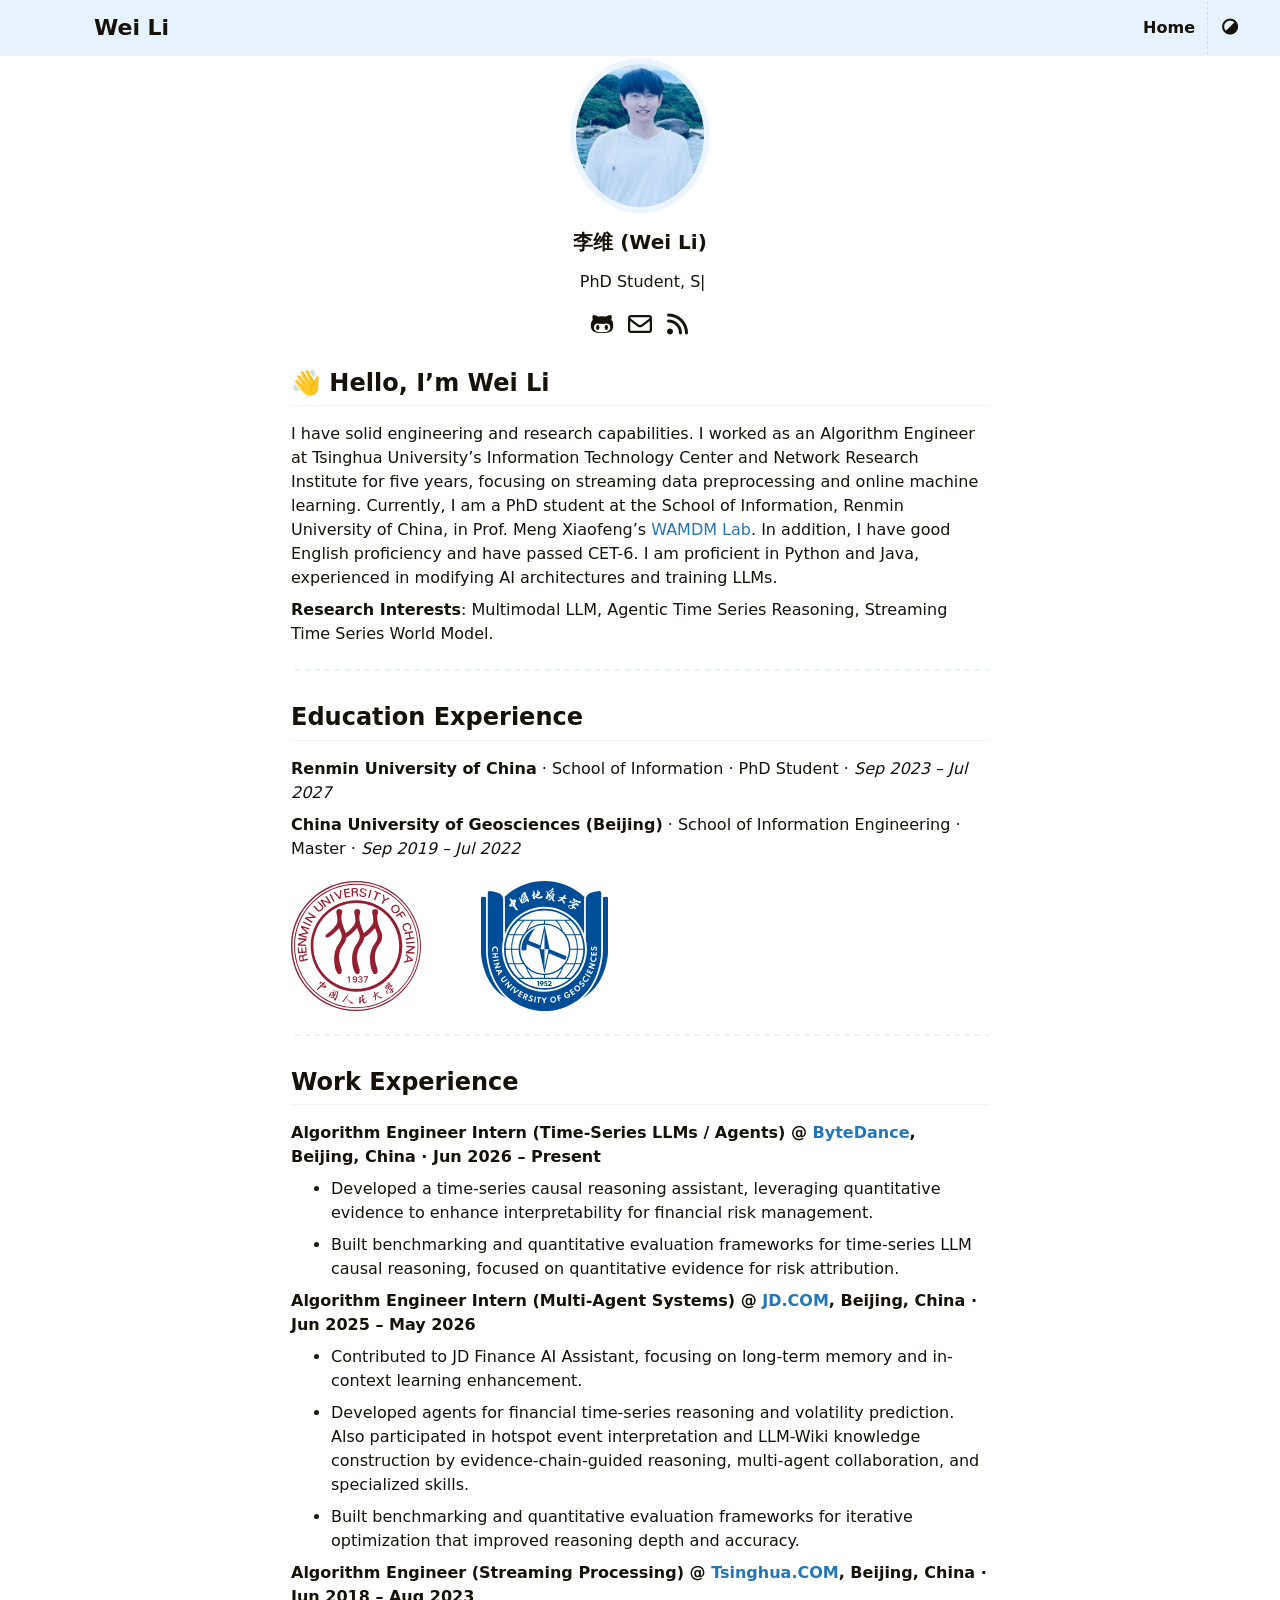
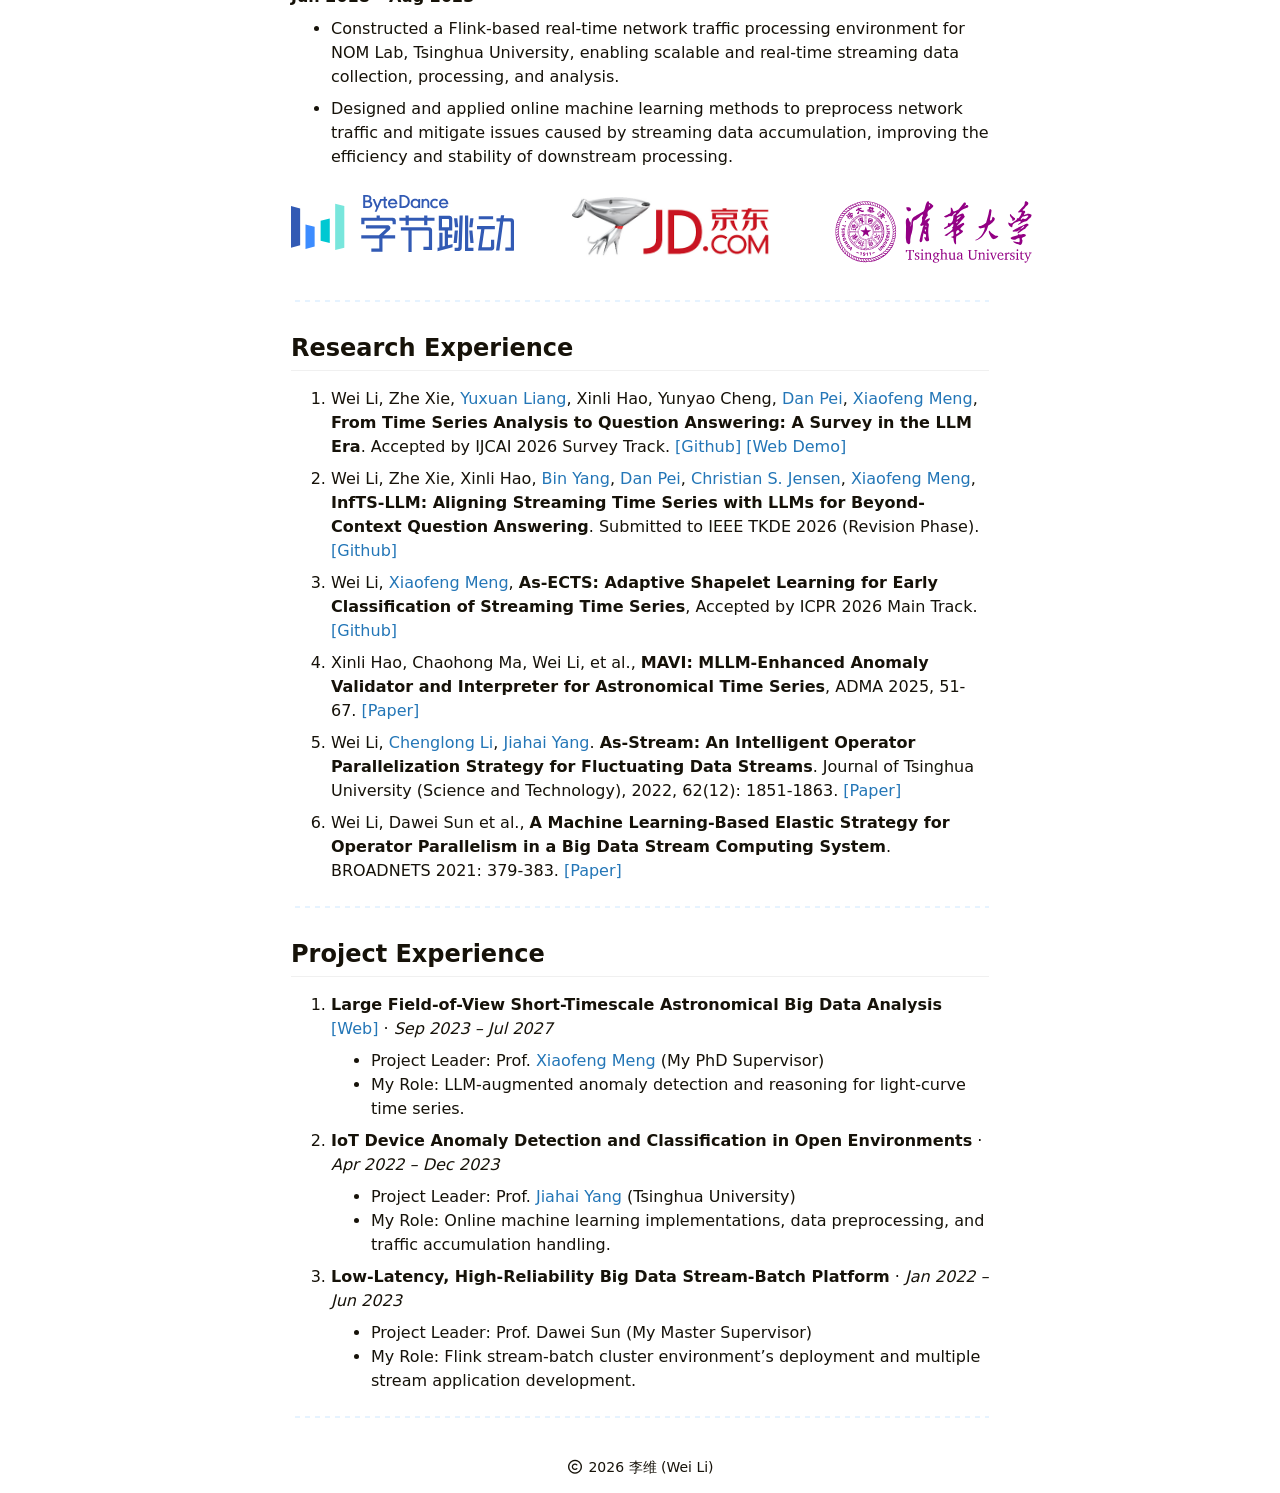
==== commit 4ba83bcf: "Update 2026.7" ====
--- a/index.html
+++ b/index.html
@@ -8,17 +8,17 @@
     <title>Wei Li | PhD Student</title><meta name="author" content="李维 (Wei Li)">
 <meta name="description" content="">
 	<meta itemprop="name" content="Wei Li | PhD Student">
-	<meta itemprop="description" content="👋 Hello, I’m Wei Li I have solid engineering and research capabilities. I worked as an Algorithm Engineer at Tsinghua University’s Information Technology Center and Network Research Institute for five years, focusing on streaming data preprocessing and online machine learning. Currently, I am a PhD student at the School of Information, Renmin University of China, in Prof. Meng Xiaofeng’s WAMDM Lab. In addition, I have good English proficiency and have passed CET-6. I am proficient in Python and Java, experienced in modifying AI architectures, and training LLMs.">
-	<meta itemprop="wordCount" content="591"><meta property="og:url" content="http://localhost:1313/">
+	<meta itemprop="description" content="👋 Hello, I’m Wei Li I have solid engineering and research capabilities. I worked as an Algorithm Engineer at Tsinghua University’s Information Technology Center and Network Research Institute for five years, focusing on streaming data preprocessing and online machine learning. Currently, I am a PhD student at the School of Information, Renmin University of China, in Prof. Meng Xiaofeng’s WAMDM Lab. In addition, I have good English proficiency and have passed CET-6. I am proficient in Python and Java, experienced in modifying AI architectures and training LLMs.">
+	<meta itemprop="wordCount" content="593"><meta property="og:url" content="http://localhost:1313/">
 	<meta property="og:site_name" content="Wei Li | PhD Student">
 	<meta property="og:title" content="Wei Li | PhD Student">
-	<meta property="og:description" content="👋 Hello, I’m Wei Li I have solid engineering and research capabilities. I worked as an Algorithm Engineer at Tsinghua University’s Information Technology Center and Network Research Institute for five years, focusing on streaming data preprocessing and online machine learning. Currently, I am a PhD student at the School of Information, Renmin University of China, in Prof. Meng Xiaofeng’s WAMDM Lab. In addition, I have good English proficiency and have passed CET-6. I am proficient in Python and Java, experienced in modifying AI architectures, and training LLMs.">
+	<meta property="og:description" content="👋 Hello, I’m Wei Li I have solid engineering and research capabilities. I worked as an Algorithm Engineer at Tsinghua University’s Information Technology Center and Network Research Institute for five years, focusing on streaming data preprocessing and online machine learning. Currently, I am a PhD student at the School of Information, Renmin University of China, in Prof. Meng Xiaofeng’s WAMDM Lab. In addition, I have good English proficiency and have passed CET-6. I am proficient in Python and Java, experienced in modifying AI architectures and training LLMs.">
 	<meta property="og:locale" content="en">
 	<meta property="og:type" content="website">
 
 	<meta name="twitter:card" content="summary">
 	<meta name="twitter:title" content="Wei Li | PhD Student">
-	<meta name="twitter:description" content="👋 Hello, I’m Wei Li I have solid engineering and research capabilities. I worked as an Algorithm Engineer at Tsinghua University’s Information Technology Center and Network Research Institute for five years, focusing on streaming data preprocessing and online machine learning. Currently, I am a PhD student at the School of Information, Renmin University of China, in Prof. Meng Xiaofeng’s WAMDM Lab. In addition, I have good English proficiency and have passed CET-6. I am proficient in Python and Java, experienced in modifying AI architectures, and training LLMs.">
+	<meta name="twitter:description" content="👋 Hello, I’m Wei Li I have solid engineering and research capabilities. I worked as an Algorithm Engineer at Tsinghua University’s Information Technology Center and Network Research Institute for five years, focusing on streaming data preprocessing and online machine learning. Currently, I am a PhD student at the School of Information, Renmin University of China, in Prof. Meng Xiaofeng’s WAMDM Lab. In addition, I have good English proficiency and have passed CET-6. I am proficient in Python and Java, experienced in modifying AI architectures and training LLMs.">
 <meta name="application-name" content="FixIt">
 <meta name="apple-mobile-web-app-title" content="FixIt"><meta name="theme-color" data-light="#f8f8f8" data-dark="#252627" content="#f8f8f8"><meta name="msapplication-TileColor" content="#da532c"><link rel="icon" href="/fixit.svg"><link rel="apple-touch-icon" sizes="180x180" href="/apple-touch-icon.png"><link rel="mask-icon" href="/safari-pinned-tab.svg" color="#007bff"><link rel="canonical" type="text/html" href="http://localhost:1313/" title="Wei Li | PhD Student" /><link rel="alternate" type="application/rss+xml" href="http://localhost:1313/index.xml" title="Wei Li | PhD Student"><link rel="stylesheet" href="/css/config.min.css"><link rel="stylesheet" href="/css/style.min.css"><link rel="preload" href="/lib/fontawesome-free/all.min.css" as="style" onload="this.removeAttribute('onload');this.rel='stylesheet'">
     <noscript><link rel="stylesheet" href="/lib/fontawesome-free/all.min.css"></noscript><link rel="preload" href="/lib/animate/animate.min.css" as="style" onload="this.removeAttribute('onload');this.rel='stylesheet'">
@@ -65,8 +65,8 @@
   <a href="#-hello-im-wei-li" class="heading-mark">
     <svg class="octicon octicon-link" viewBox="0 0 16 16" version="1.1" width="16" height="16" aria-hidden="true"><path d="m7.775 3.275 1.25-1.25a3.5 3.5 0 1 1 4.95 4.95l-2.5 2.5a3.5 3.5 0 0 1-4.95 0 .751.751 0 0 1 .018-1.042.751.751 0 0 1 1.042-.018 1.998 1.998 0 0 0 2.83 0l2.5-2.5a2.002 2.002 0 0 0-2.83-2.83l-1.25 1.25a.751.751 0 0 1-1.042-.018.751.751 0 0 1-.018-1.042Zm-4.69 9.64a1.998 1.998 0 0 0 2.83 0l1.25-1.25a.751.751 0 0 1 1.042.018.751.751 0 0 1 .018 1.042l-1.25 1.25a3.5 3.5 0 1 1-4.95-4.95l2.5-2.5a3.5 3.5 0 0 1 4.95 0 .751.751 0 0 1-.018 1.042.751.751 0 0 1-1.042.018 1.998 1.998 0 0 0-2.83 0l-2.5 2.5a1.998 1.998 0 0 0 0 2.83Z"></path></svg>
   </a>
-</h2><p>I have solid engineering and research capabilities. I worked as an Algorithm Engineer at Tsinghua University&rsquo;s Information Technology Center and Network Research Institute for five years, focusing on streaming data preprocessing and online machine learning. Currently, I am a PhD student at the School of Information, Renmin University of China, in Prof. Meng Xiaofeng&rsquo;s <a href="http://idke.ruc.edu.cn/" target="_blank" rel="external nofollow noopener noreferrer">WAMDM Lab</a>. In addition, I have good English proficiency and have passed CET-6. I am proficient in Python and Java, experienced in modifying AI architectures, and training LLMs.</p>
-<p><strong>Research Interests</strong>: Agentic Time Series Reasoning, Streaming Time Series World Model.</p>
+</h2><p>I have solid engineering and research capabilities. I worked as an Algorithm Engineer at Tsinghua University&rsquo;s Information Technology Center and Network Research Institute for five years, focusing on streaming data preprocessing and online machine learning. Currently, I am a PhD student at the School of Information, Renmin University of China, in Prof. Meng Xiaofeng&rsquo;s <a href="http://idke.ruc.edu.cn/" target="_blank" rel="external nofollow noopener noreferrer">WAMDM Lab</a>. In addition, I have good English proficiency and have passed CET-6. I am proficient in Python and Java, experienced in modifying AI architectures and training LLMs.</p>
+<p><strong>Research Interests</strong>: Multimodal LLM, Agentic Time Series Reasoning, Streaming Time Series World Model.</p>
 <hr>
 <h2 class="heading-element" id="education-experience"><span>Education Experience</span>
   <a href="#education-experience" class="heading-mark">
@@ -98,7 +98,7 @@
 <p>Contributed to JD Finance AI Assistant, focusing on long-term memory and in-context learning enhancement.</p>
 </li>
 <li>
-<p>Developed agents for financial time-series reasoning and volatility prediction. Also participated in hot event interpretation and LLM-Wiki knowledge construction by evidence-chain-guided reasoning, multi-agent collaboration, and specialized skills.</p>
+<p>Developed agents for financial time-series reasoning and volatility prediction. Also participated in hotspot event interpretation and LLM-Wiki knowledge construction by evidence-chain-guided reasoning, multi-agent collaboration, and specialized skills.</p>
 </li>
 <li>
 <p>Built benchmarking and quantitative evaluation frameworks for iterative optimization that improved reasoning depth and accuracy.</p>
@@ -107,7 +107,7 @@
 <p><strong>Algorithm Engineer (Streaming Processing) @ <a href="https://www.insc.tsinghua.edu.cn/" target="_blank" rel="external nofollow noopener noreferrer">Tsinghua.COM</a>, Beijing, China · Jun 2018 – Aug 2023</strong></p>
 <ul>
 <li>
-<p>Built a Flink-based real-time network traffic processing environment for NOM Lab, Tsinghua University, enabling scalable and real-time streaming data collection, processing, and analysis.</p>
+<p>Constructed a Flink-based real-time network traffic processing environment for NOM Lab, Tsinghua University, enabling scalable and real-time streaming data collection, processing, and analysis.</p>
 </li>
 <li>
 <p>Designed and applied online machine learning methods to preprocess network traffic and mitigate issues caused by streaming data accumulation, improving the efficiency and stability of downstream processing.</p>
